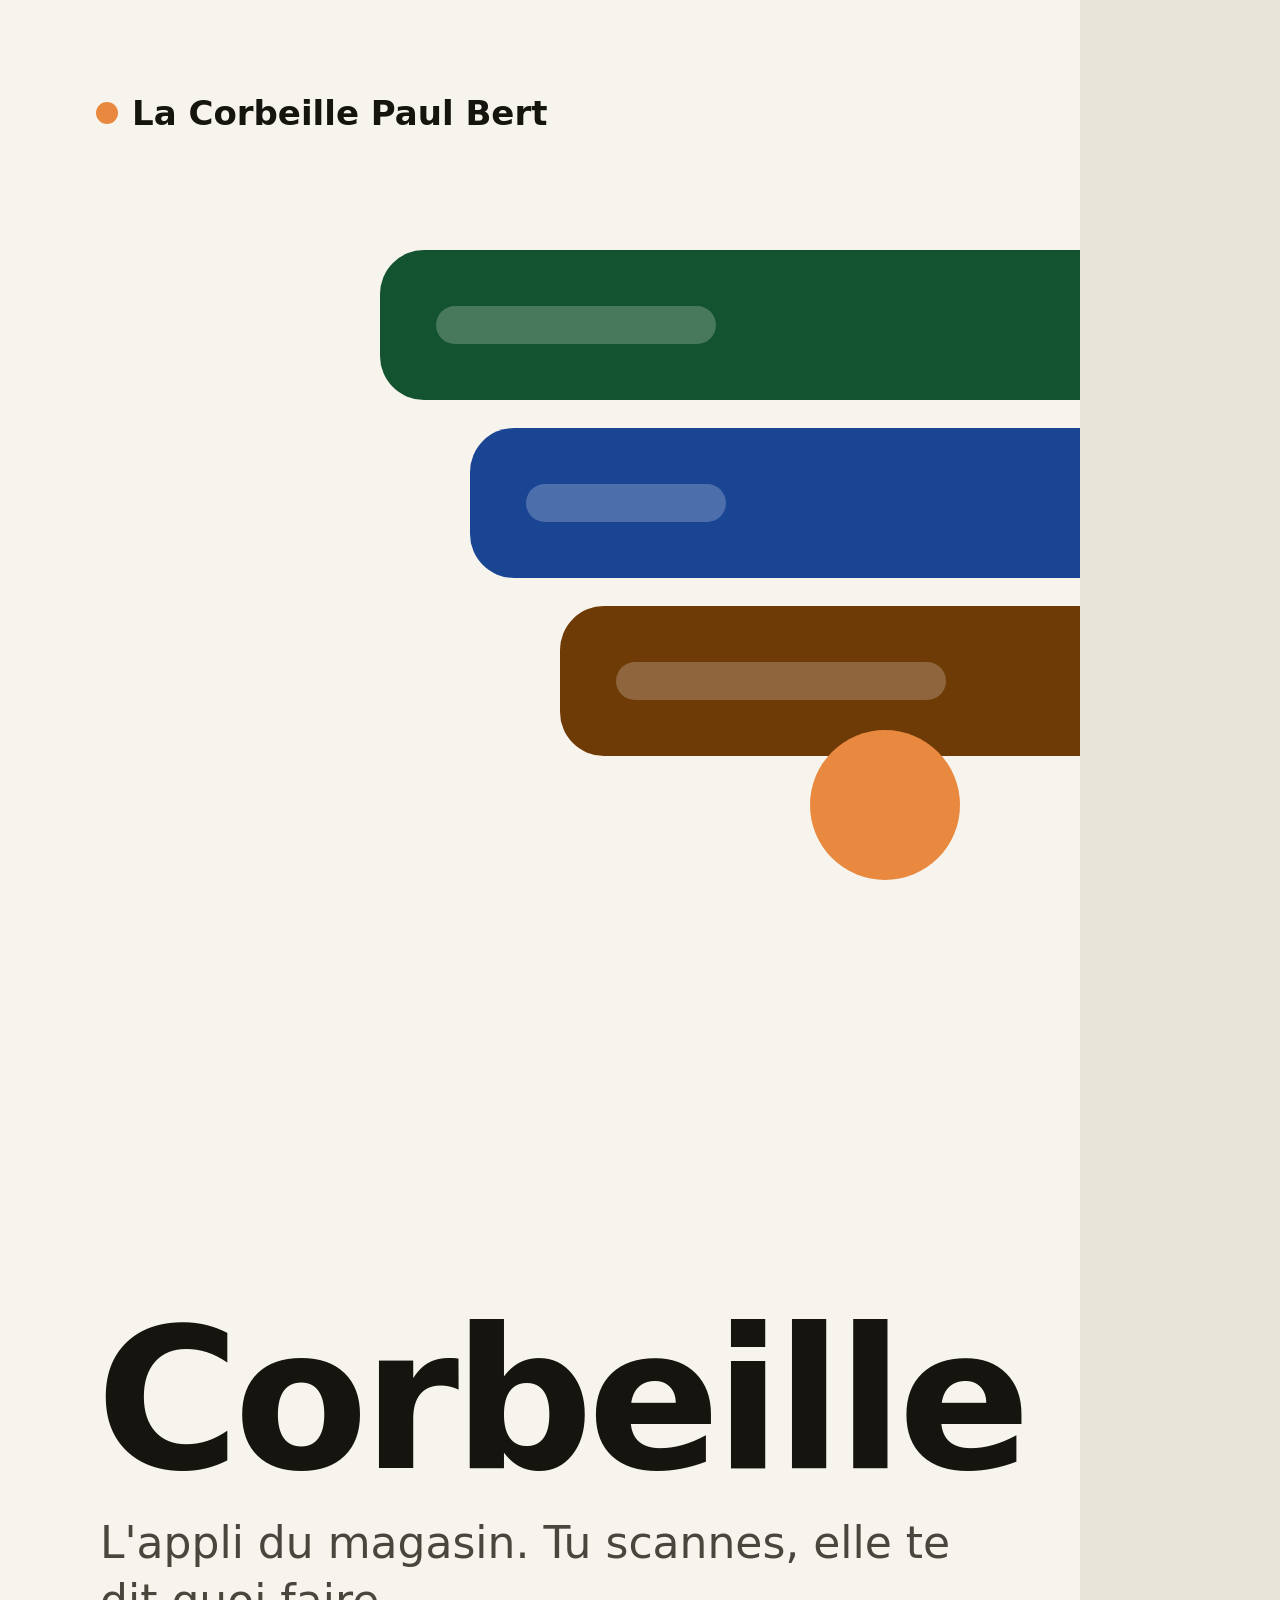
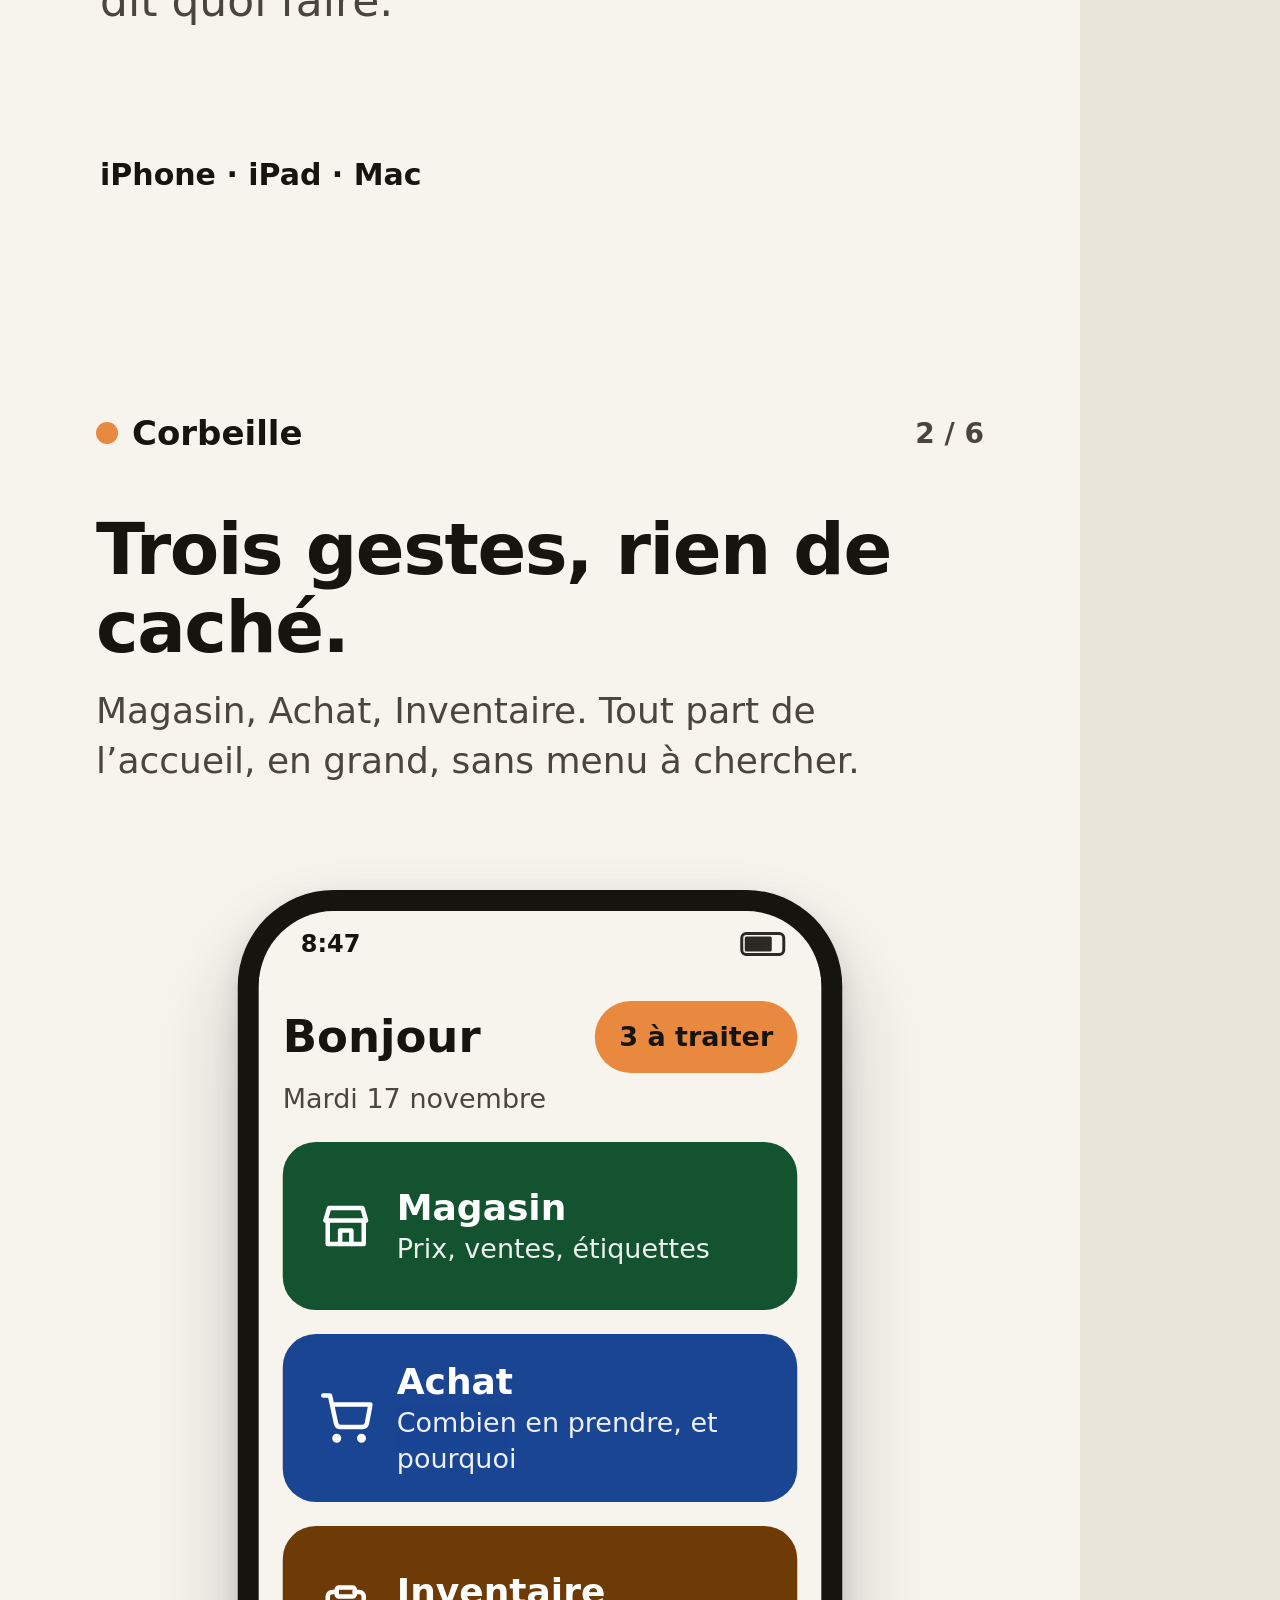
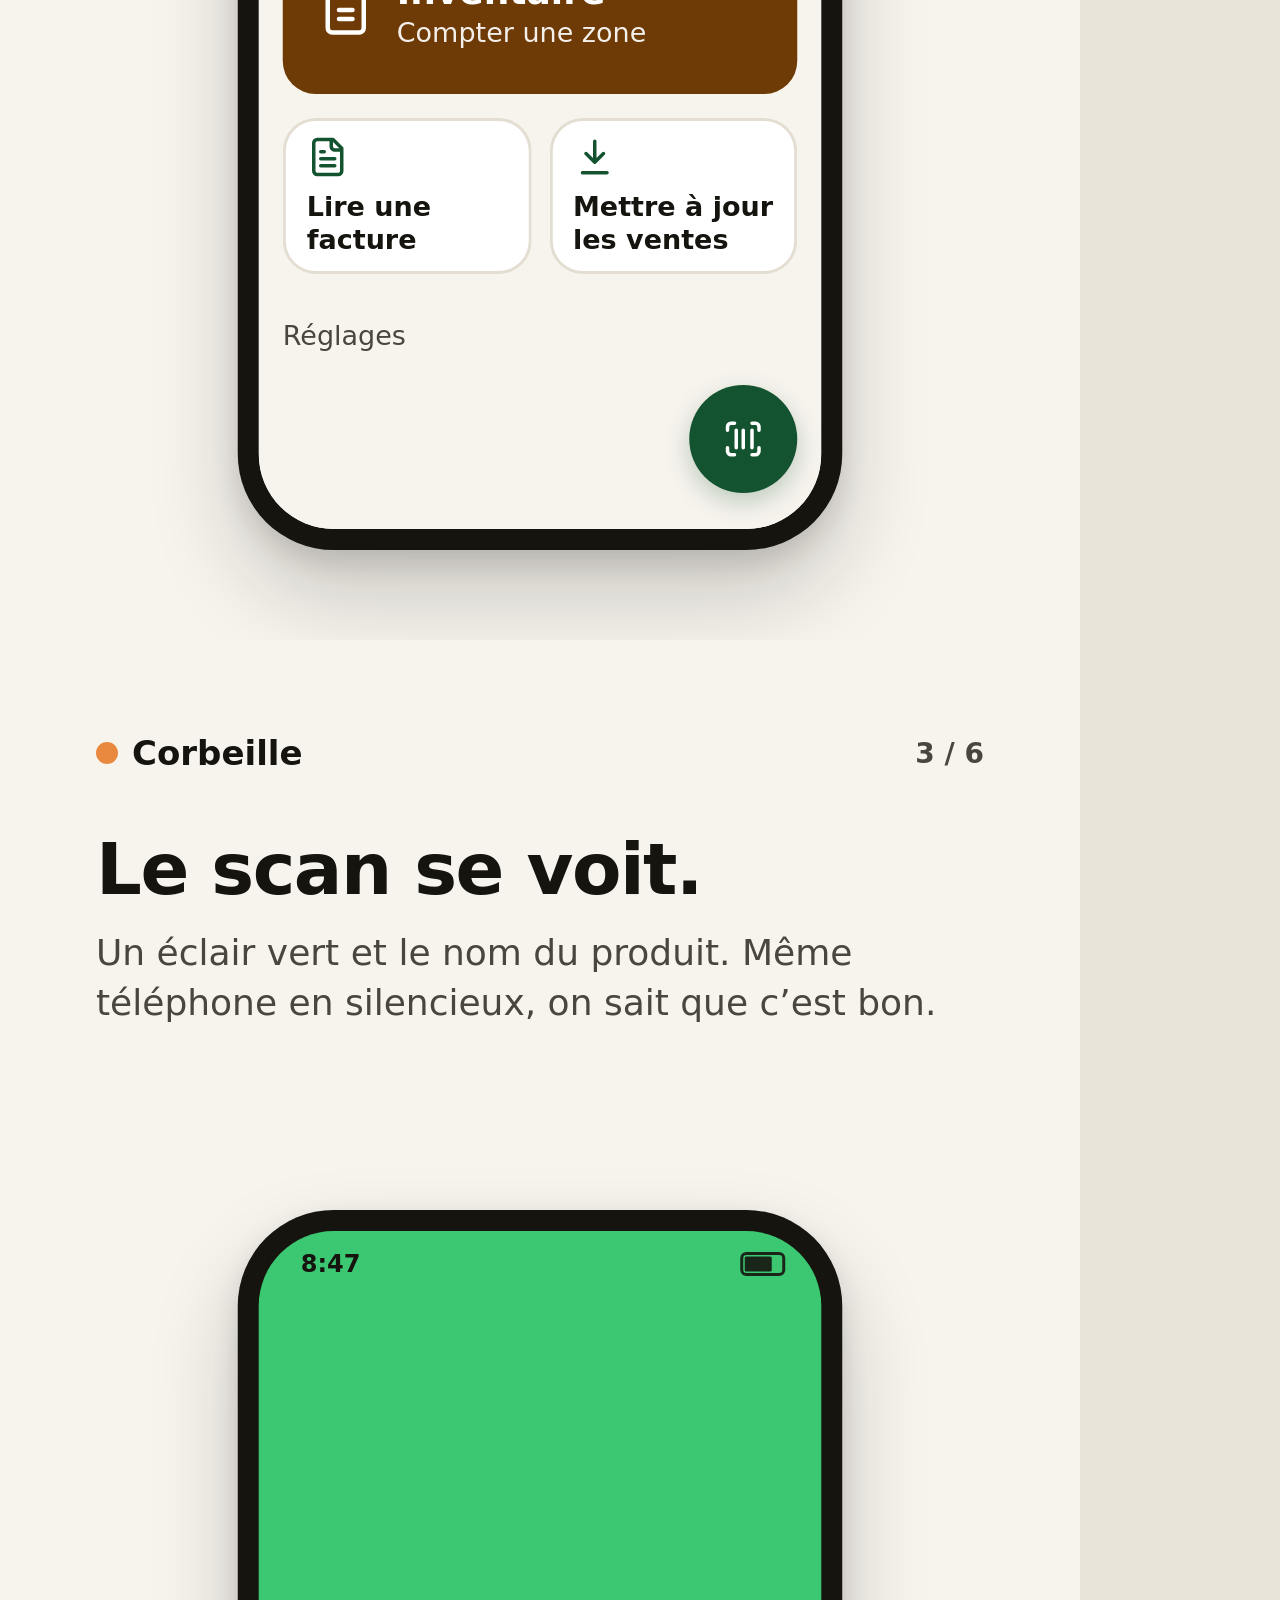
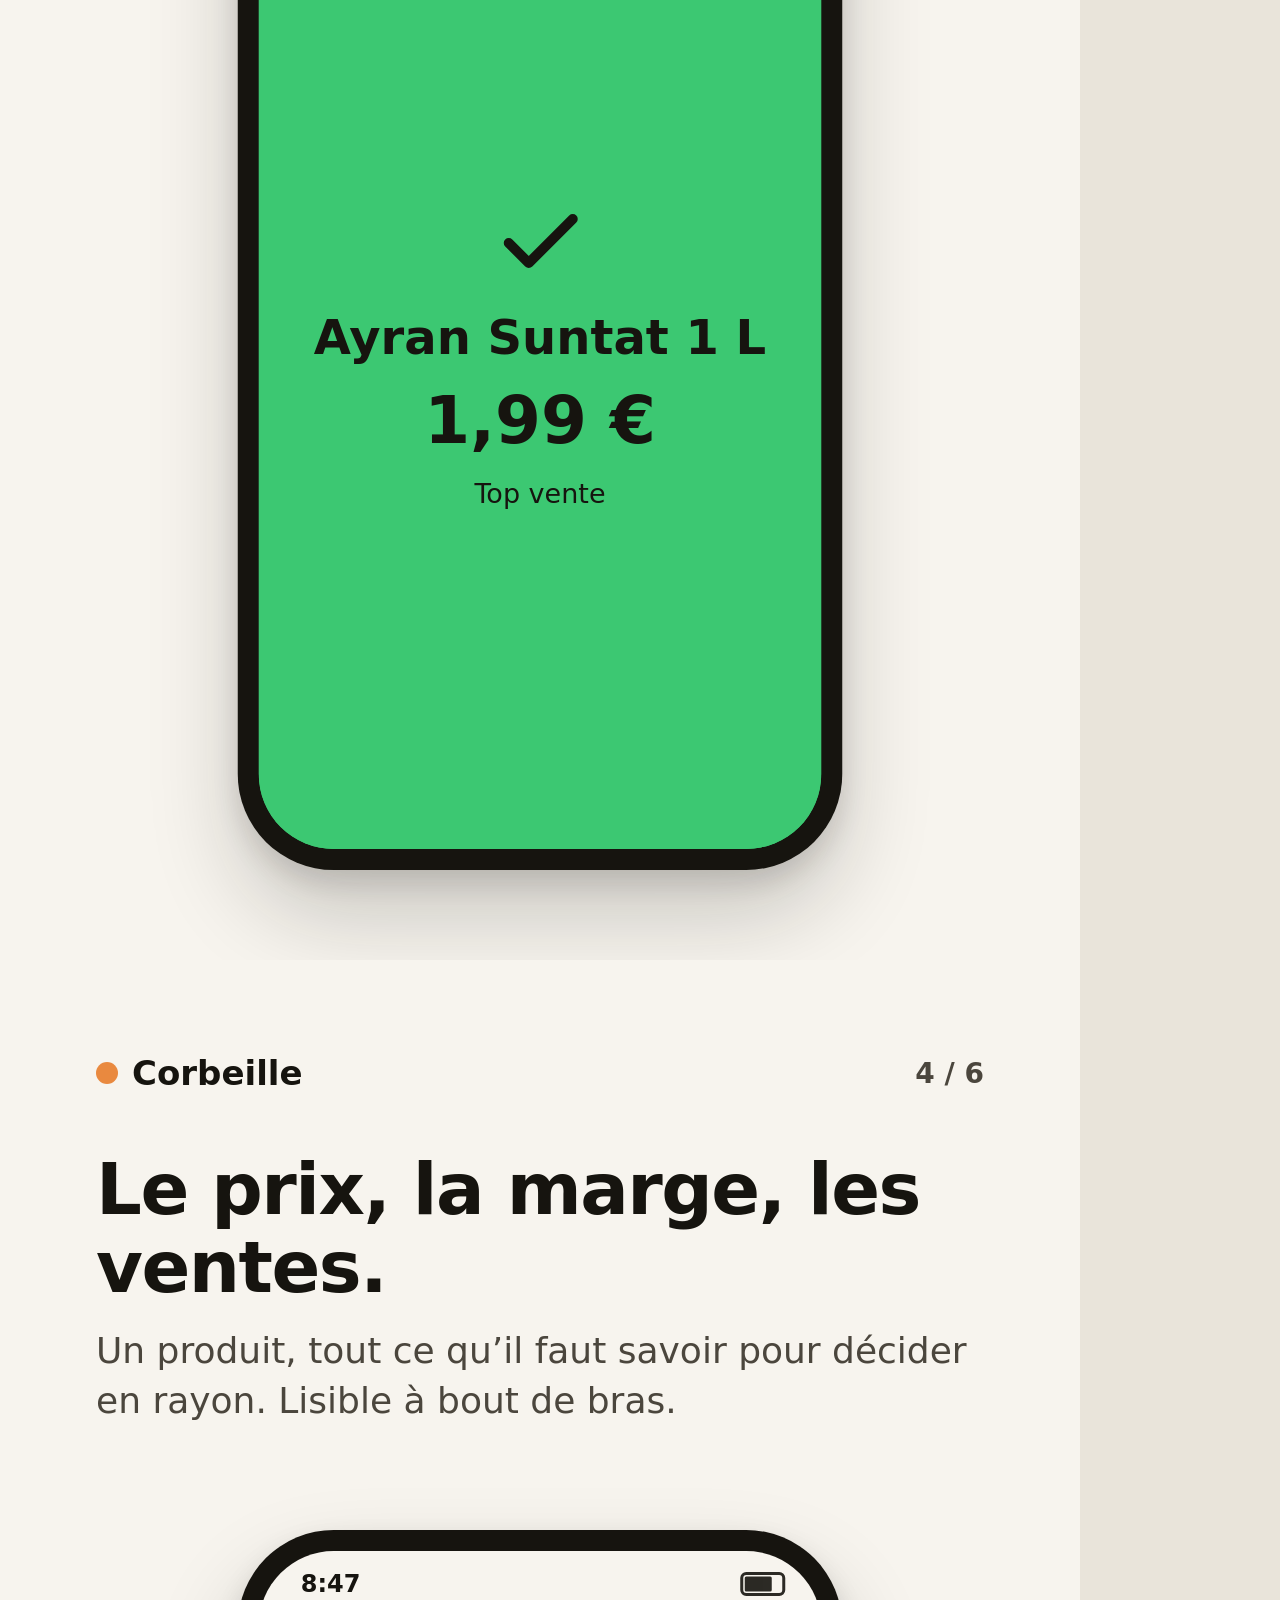
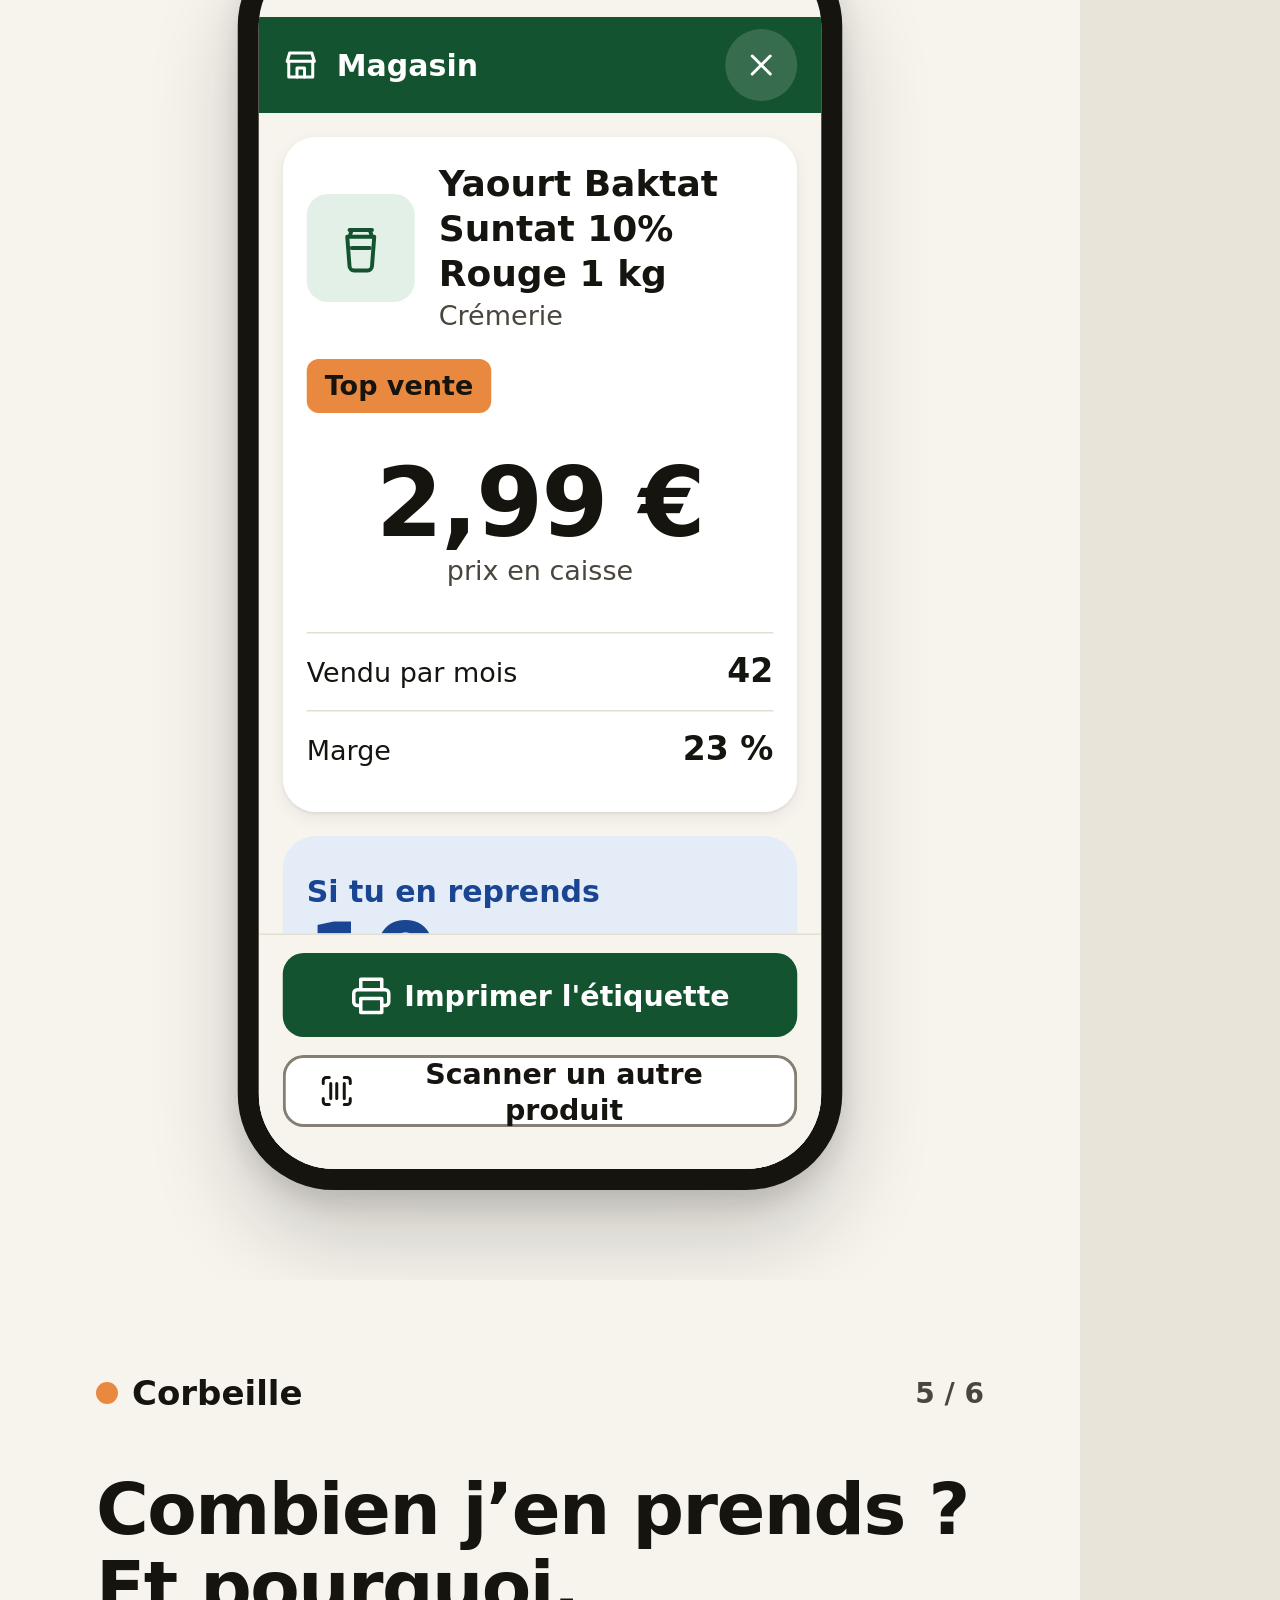
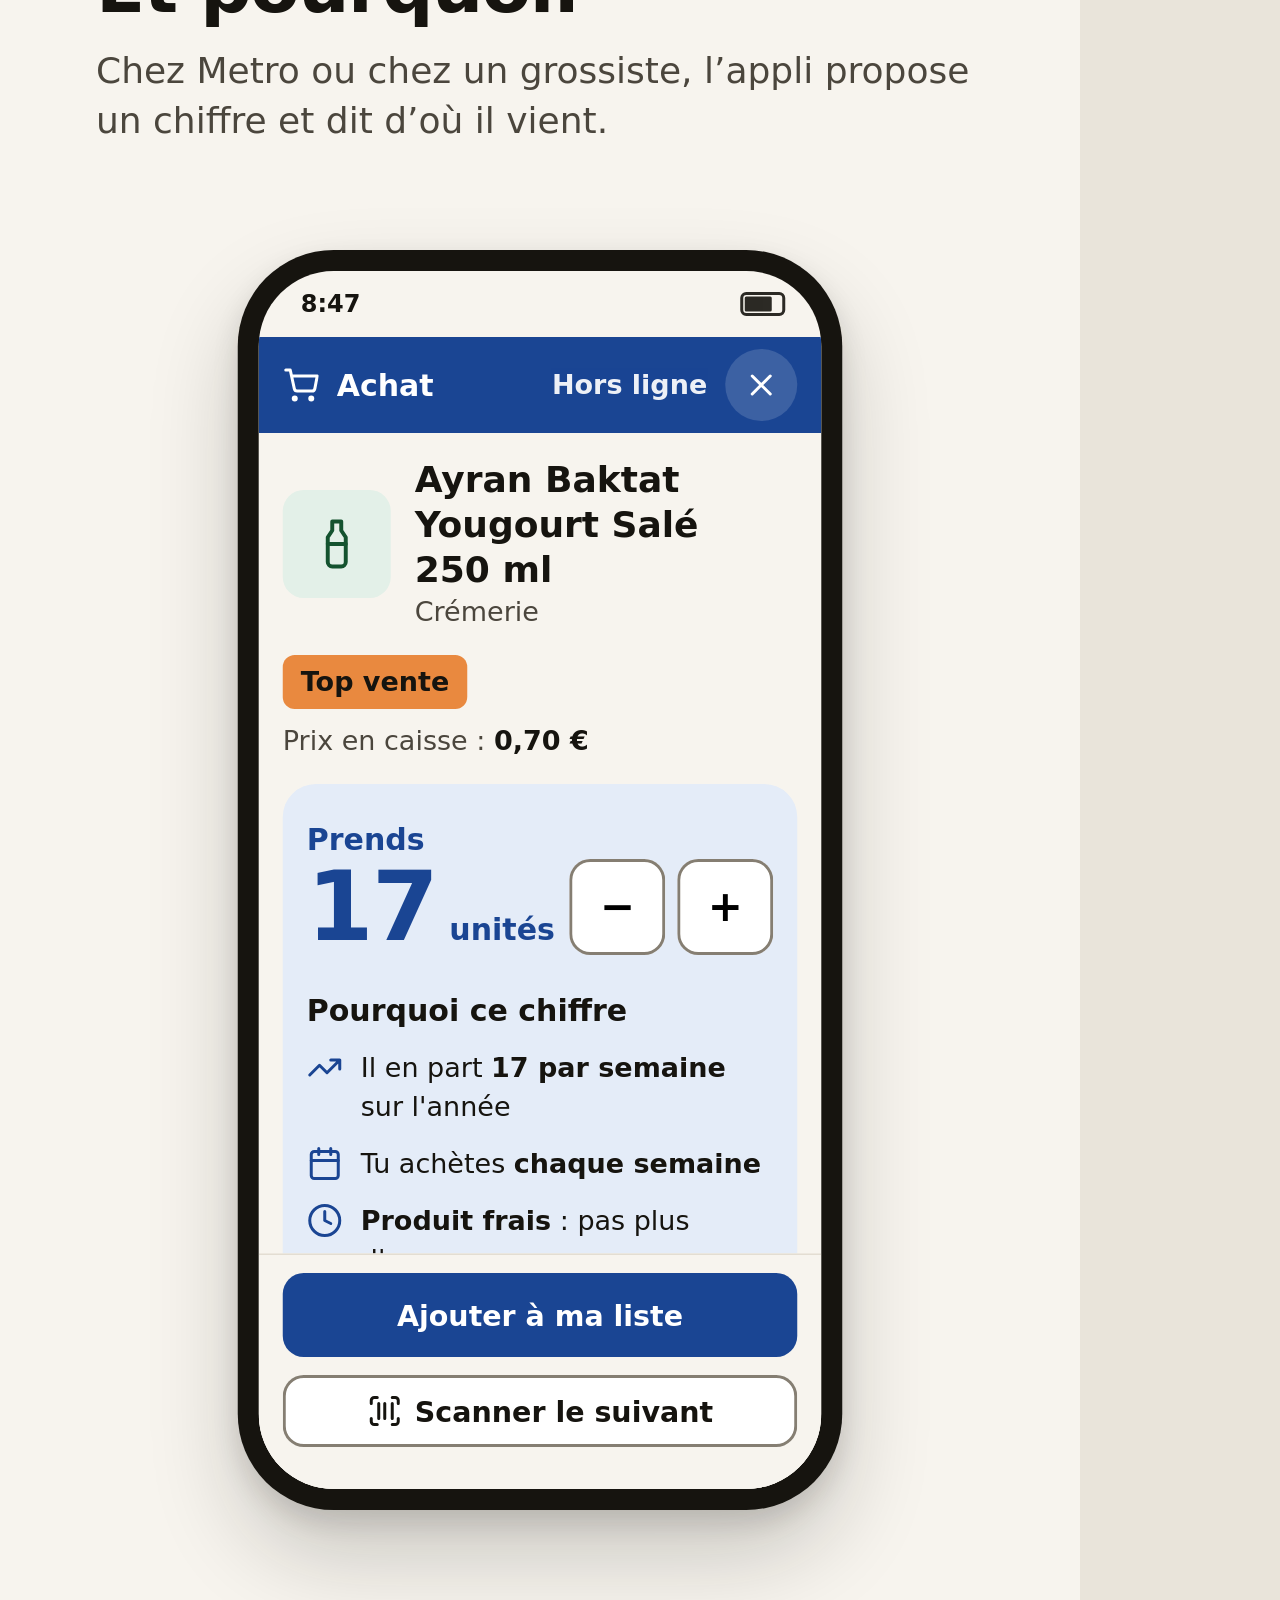
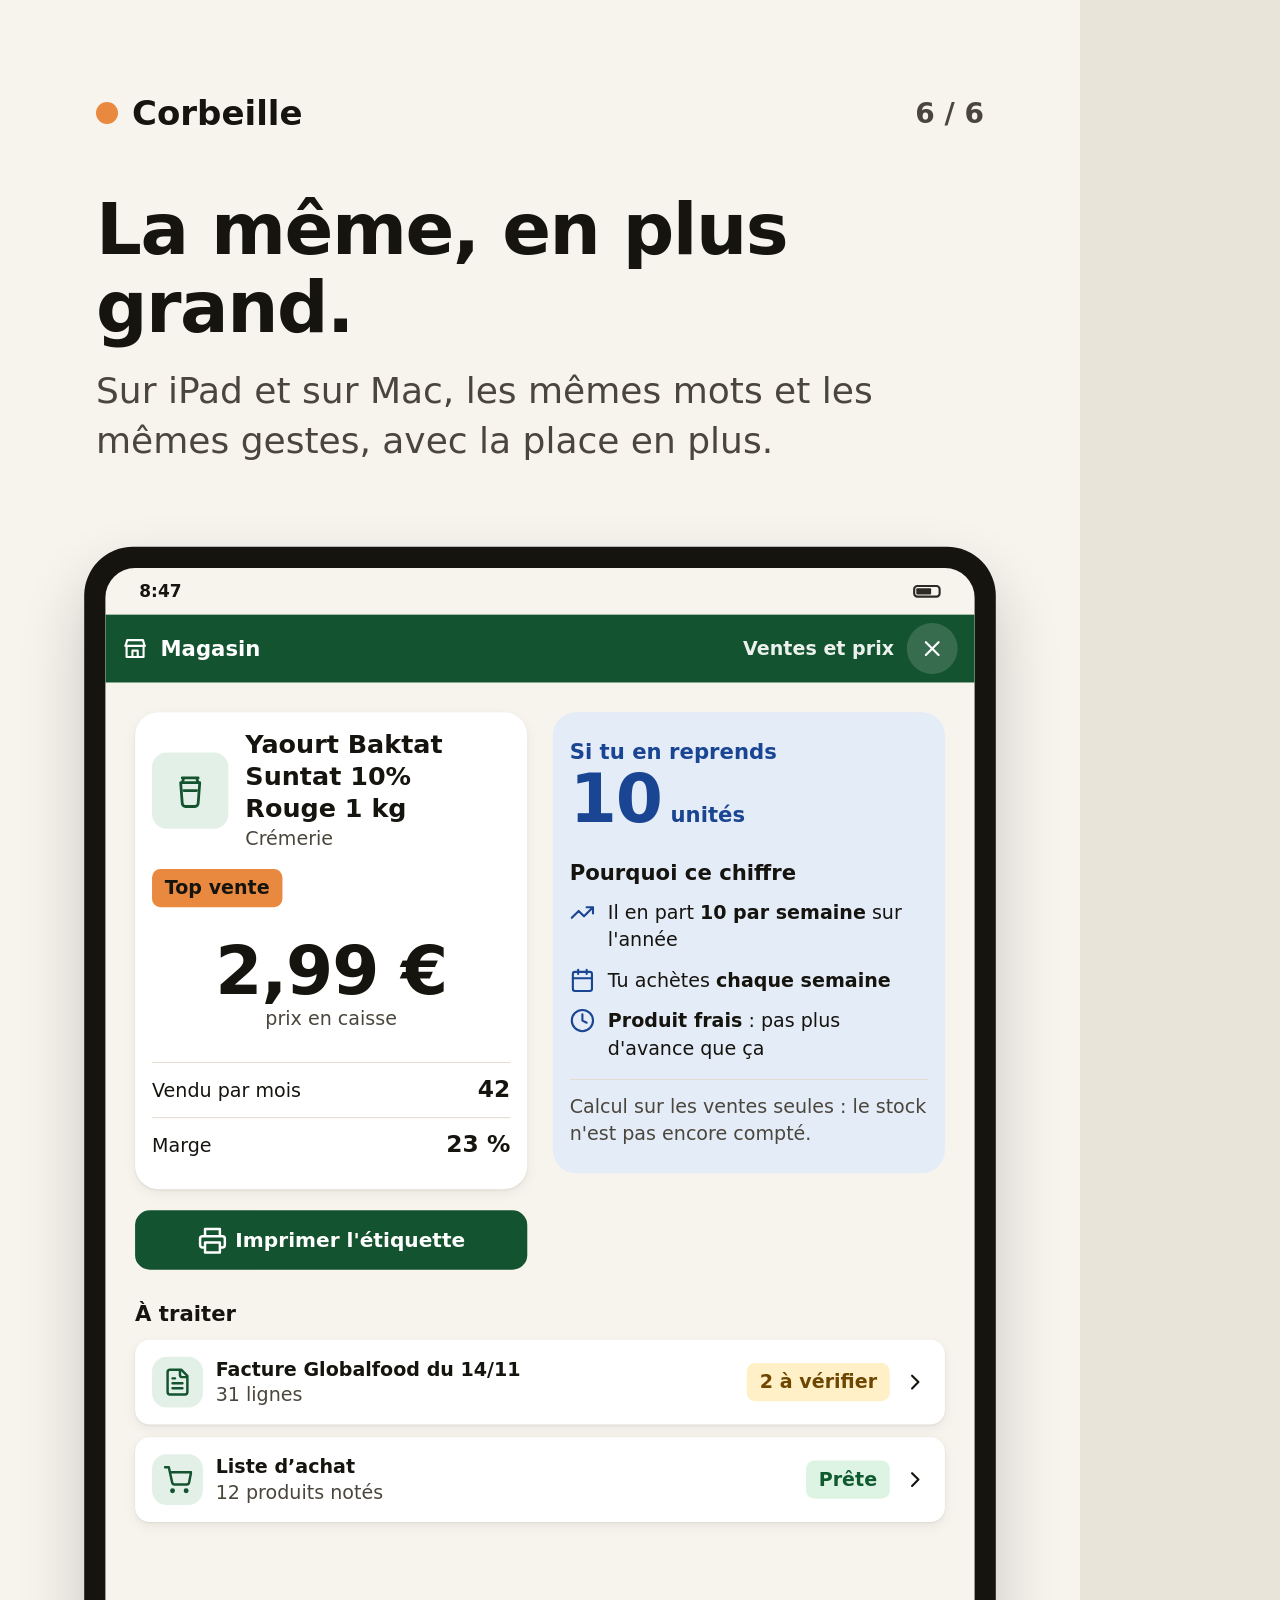
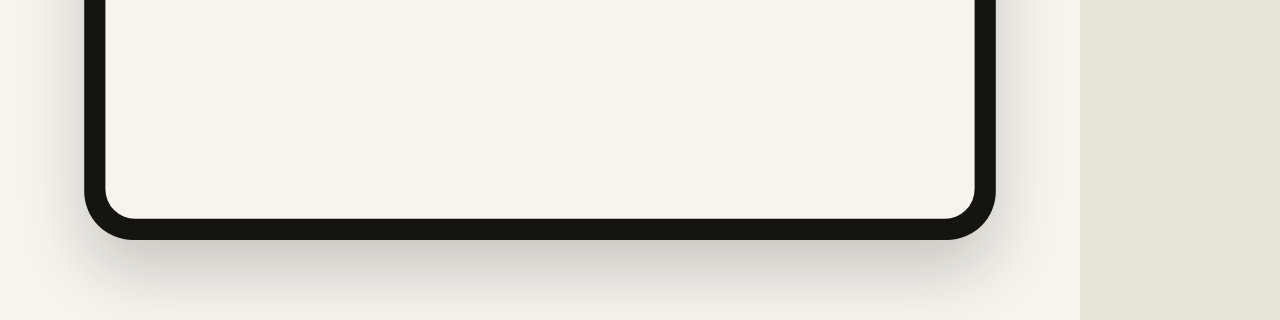
==== v2/teaser/index.html @ 8b038aab "V2 lot 1 : teaser, Corbeille en lecture seule (Achat et ventes), cohabitation V1 - v2/ : nouvelle ap" ====
<!DOCTYPE html>
<html lang="fr"><head><meta charset="utf-8"><meta name="viewport" content="width=1080">
<title>Corbeille — l'appli du magasin</title>
<link rel="stylesheet" href="../css/tokens.css"><link rel="stylesheet" href="../css/composants.css"><link rel="stylesheet" href="teaser.css">
</head><body><div id="pages"></div>
<script type="module">
import { ecranAccueil, ecranEclair, ecranFicheMagasin, ecranFicheAchat, barreMode, carteMagasin, blocVentes } from '../js/ecrans.js';
import { icone } from '../js/icones.js';
import { calculAchat, euros, marge } from '../js/calcul.js';
import { META, AYRAN_1L, YAOURT_1KG, AYRAN_25 } from './donnees-exemple.js';
const R = { semaines: 1, seuilTop: 365 };
const etat = (blanc) => `<div class="etat${blanc ? ' etat--blanc' : ''}"><span>8:47</span><i></i></div>`;
const tel = (html, fond = '') => `<div class="tel tel--page"><div class="tel__ecran" style="${fond}">${etat()}${html}</div></div>`;
const page = (n, titre, phrase, corps) => `<section class="page"><div class="marque"><i></i>Corbeille</div><div class="num">${n} / 6</div><div class="entete"><h1 class="titre">${titre}</h1><p class="phrase">${phrase}</p></div>${corps}</section>`;
const ipad = () => {
  const p = YAOURT_1KG, c = calculAchat(p, META, R);
  const lignes = [
    ['facture', 'Facture Globalfood du 14/11', '31 lignes', '<span class="pastille pastille--alerte">2 à vérifier</span>'],
    ['achat', 'Liste d’achat', '12 produits notés', '<span class="pastille pastille--ok">Prête</span>']
  ].map(([i, t, d, s]) => `<div class="ligne"><div class="ligne__ico">${icone(i)}</div><div class="ligne__txt"><div class="ligne__titre">${t}</div><div class="ligne__detail">${d}</div></div>${s}${icone('chevron','cb-ico cb-ico--24')}</div>`).join('');
  return `<div class="ipad ipad--page"><div class="ipad__ecran cb" style="flex-direction:column">
    <div class="etat" style="padding:0 32px"><span>8:47</span><i></i></div>${barreMode('magasin', 'Ventes et prix', true)}
    <div class="ipad__grille"><div style="display:grid;gap:20px;align-content:start">${carteMagasin(p, META, R)}<button class="btn btn--principal">${icone('imprimer')}Imprimer l'étiquette</button></div><div>${blocVentes(c, 'magasin')}</div></div>
    <div style="padding:0 28px 28px;display:grid;gap:12px"><h3 class="titre-3">À traiter</h3>${lignes}</div>
  </div></div>`;
};
const couv = `<section class="page"><div class="marque"><i></i>La Corbeille Paul Bert</div>
  <div class="couv__blocs"><div class="b1"></div><div class="b2"></div><div class="b3"></div></div><div class="couv__disque"></div>
  <h1 class="couv__nom">Corbeille</h1><p class="couv__tag">L'appli du magasin. Tu scannes, elle te dit quoi faire.</p>
  <div class="couv__pied">iPhone · iPad · Mac</div></section>`;
document.getElementById('pages').innerHTML = [
  couv,
  page(2, 'Trois gestes, rien de caché.', 'Magasin, Achat, Inventaire. Tout part de l’accueil, en grand, sans menu à chercher.',
    tel(ecranAccueil({ bonjour: 'Bonjour', date: 'Mardi 17 novembre', aTraiter: 3 }))),
  page(3, 'Le scan se voit.', 'Un éclair vert et le nom du produit. Même téléphone en silencieux, on sait que c’est bon.',
    tel(ecranEclair({ type: 'ok', nom: 'Ayran Suntat 1 L', info: euros(AYRAN_1L.prix), detail: 'Top vente' }), 'background:var(--succes-vif)')),
  page(4, 'Le prix, la marge, les ventes.', 'Un produit, tout ce qu’il faut savoir pour décider en rayon. Lisible à bout de bras.',
    tel(ecranFicheMagasin(YAOURT_1KG, META, R, { lectureSeule: false }))),
  page(5, 'Combien j’en prends ? Et pourquoi.', 'Chez Metro ou chez un grossiste, l’appli propose un chiffre et dit d’où il vient.',
    tel(ecranFicheAchat(AYRAN_25, META, R, { qui: 'Hors ligne' }))),
  page(6, 'La même, en plus grand.', 'Sur iPad et sur Mac, les mêmes mots et les mêmes gestes, avec la place en plus.', ipad())
].join('');
document.body.dataset.pret = '1';
</script></body></html>
---- v2/css/tokens.css ----
/* Corbeille V2 — variables générées depuis le système graphique (tokens.json). Ne pas modifier à la main. */
:root{
  --papier:#F7F4EE;
  --carte:#FFFFFF;
  --encre:#16140F;
  --encre-2:#4B463D;
  --trait:#E3DDD2;
  --trait-controle:#857E72;
  --corbeille:#14532F;
  --corbeille-clair:#E3F0E8;
  --achat:#1A4593;
  --achat-clair:#E4ECF8;
  --inventaire:#6E3A05;
  --inventaire-clair:#F6EBDD;
  --abricot:#E9893F;
  --succes:#0F5A2F;
  --succes-fond:#DDF3E4;
  --succes-vif:#3CC872;
  --alerte:#6E4600;
  --alerte-fond:#FFF0C7;
  --alerte-vif:#F5B84A;
  --erreur:#8E1A12;
  --erreur-fond:#FDE7E4;
  --erreur-vif:#F2867A;
  --voile:#16140F80;
  --espace-1:4px;
  --espace-2:8px;
  --espace-3:12px;
  --espace-4:16px;
  --espace-5:24px;
  --espace-6:32px;
  --espace-7:48px;
  --rayon-s:8px;
  --rayon-m:14px;
  --rayon-l:22px;
  --rayon-plein:999px;
  --cible-min:48px;
  --cible-principale:56px;
  --cible-geste:64px;
  --cible-scan:72px;
  --ombre-carte:0 1px 2px #16140F14, 0 4px 12px #16140F0F;
  --ombre-feuille:0 -8px 24px #16140F1F;
  --ombre-scan:0 6px 16px #14532F40;
  --font-titre:ui-rounded,"SF Pro Rounded","Inter Display",system-ui,sans-serif;
  --font-texte:-apple-system,"SF Pro Text",system-ui,Inter,"Helvetica Neue",Arial,sans-serif;
}
---- v2/css/composants.css ----
/* Corbeille V2 — composants. Lit uniquement les variables de tokens.css. */
.cb{font-family:var(--font-texte);color:var(--encre);-webkit-font-smoothing:antialiased;font-variant-numeric:tabular-nums}
.cb *{box-sizing:border-box}
.cb-ico{width:28px;height:28px;stroke:currentColor;fill:none;stroke-width:2;stroke-linecap:round;stroke-linejoin:round;flex:none}
.cb-ico--24{width:24px;height:24px}
/* Bouton */
.btn{display:inline-flex;align-items:center;justify-content:center;gap:var(--espace-2);min-height:var(--cible-min);padding:0 var(--espace-5);border-radius:var(--rayon-m);border:0;font:600 19px/24px var(--font-texte);cursor:pointer;transition:transform 80ms,filter 80ms}
.btn:active{transform:scale(.98);filter:brightness(.92)}
.btn:focus-visible{outline:3px solid var(--achat);outline-offset:2px}
.btn--principal{min-height:var(--cible-principale);width:100%;background:var(--corbeille);color:#fff}
.btn--achat{background:var(--achat);color:#fff}
.btn--inventaire{background:var(--inventaire);color:#fff}
.btn--secondaire{background:var(--carte);color:var(--encre);box-shadow:inset 0 0 0 2px var(--trait-controle)}
.btn--discret{background:transparent;color:var(--corbeille);padding:0 var(--espace-3)}
.btn--danger{background:var(--erreur);color:#fff}
.btn--geste{width:var(--cible-geste);height:var(--cible-geste);min-height:0;padding:0;border-radius:var(--rayon-m);background:var(--carte);box-shadow:inset 0 0 0 2px var(--trait-controle);font:700 28px/1 var(--font-titre)}
.btn--scan{width:var(--cible-scan);height:var(--cible-scan);min-height:0;padding:0;border-radius:var(--rayon-plein);background:var(--corbeille);color:#fff;box-shadow:var(--ombre-scan)}
/* Barre de mode */
.mode{display:flex;align-items:center;gap:var(--espace-3);height:64px;padding:0 var(--espace-4);color:#fff;font:700 20px/26px var(--font-titre)}
.mode--magasin{background:var(--corbeille)}.mode--achat{background:var(--achat)}.mode--inventaire{background:var(--inventaire)}
.mode__qui{margin-left:auto;font:600 18px/24px var(--font-texte);opacity:.92}
.mode__fermer{width:48px;height:48px;display:grid;place-items:center;border-radius:var(--rayon-plein);background:#FFFFFF26;color:#fff;border:0}
/* Éclair de scan */
.eclair{display:flex;flex-direction:column;align-items:center;justify-content:center;gap:var(--espace-3);text-align:center;padding:var(--espace-6) var(--espace-4);color:var(--encre)}
.eclair--ok{background:var(--succes-vif)}.eclair--inconnu{background:var(--erreur-vif)}.eclair--deja{background:var(--alerte-vif)}
.eclair .cb-ico{width:64px;height:64px;stroke-width:2.5}
.eclair__nom{font:700 32px/38px var(--font-titre)}
.eclair__info{font:700 44px/48px var(--font-titre)}
/* Carte */
.carte{background:var(--carte);border-radius:var(--rayon-l);box-shadow:var(--ombre-carte);padding:var(--espace-4)}
/* Carte Achat */
.achat{background:var(--achat-clair);border-radius:var(--rayon-l);padding:var(--espace-5) var(--espace-4)}
.achat__prends{font:600 20px/26px var(--font-titre);color:var(--achat)}
.achat__qte{display:flex;align-items:baseline;gap:var(--espace-2);color:var(--achat)}
.achat__qte b{font:700 64px/64px var(--font-titre);letter-spacing:-1px}
.achat__qte span{font:600 20px/26px var(--font-titre)}
.achat__pourquoi{margin:var(--espace-5) 0 var(--espace-3);font:600 20px/26px var(--font-titre)}
.raison{display:flex;gap:var(--espace-3);align-items:flex-start;font:400 18px/26px var(--font-texte);margin-bottom:var(--espace-3)}
.raison b{font-weight:600}
.raison .cb-ico{color:var(--achat);margin-top:1px}
.fiabilite{font:400 18px/26px var(--font-texte);color:var(--encre-2);border-top:1px solid var(--trait);padding-top:var(--espace-3);margin-top:var(--espace-4)}
/* Champ prix */
.prix{display:flex;align-items:center;justify-content:space-between;gap:var(--espace-3)}
.prix__valeur{text-align:center;flex:1}
.prix__valeur b{display:block;font:700 44px/48px var(--font-titre)}
.prix__valeur span{font:400 18px/26px var(--font-texte);color:var(--encre-2)}
.prix--modifie .prix__valeur b{color:var(--corbeille)}
.prix__note{margin-top:var(--espace-2);text-align:center;font:600 18px/26px var(--font-texte);color:var(--corbeille)}
/* Ligne À traiter */
.ligne{display:flex;align-items:center;gap:var(--espace-3);min-height:80px;padding:var(--espace-3) var(--espace-4);background:var(--carte);border-radius:var(--rayon-m);box-shadow:var(--ombre-carte)}
.ligne__ico{width:48px;height:48px;border-radius:var(--rayon-m);display:grid;place-items:center;background:var(--corbeille-clair);color:var(--corbeille);flex:none}
.ligne__txt{flex:1;min-width:0}
.ligne__titre{font:600 18px/24px var(--font-texte)}
.ligne__detail{font:400 18px/24px var(--font-texte);color:var(--encre-2)}
.pastille{display:inline-flex;align-items:center;gap:var(--espace-1);min-height:36px;padding:0 var(--espace-3);border-radius:var(--rayon-s);font:600 18px/22px var(--font-texte);white-space:nowrap}
.pastille--alerte{background:var(--alerte-fond);color:var(--alerte)}
.pastille--ok{background:var(--succes-fond);color:var(--succes)}
.pastille--top{background:var(--abricot);color:var(--encre)}
/* Toast */
.toast{display:flex;align-items:center;gap:var(--espace-3);min-height:64px;padding:var(--espace-2) var(--espace-2) var(--espace-2) var(--espace-4);border-radius:var(--rayon-m);background:var(--encre);color:#fff;font:600 18px/24px var(--font-texte)}
.toast .btn{margin-left:auto;background:#FFFFFF1F;color:#fff;min-height:48px;padding:0 var(--espace-4)}
/* Alerte en ligne */
.bandeau{display:flex;gap:var(--espace-3);padding:var(--espace-3) var(--espace-4);border-radius:var(--rayon-m);font:600 18px/26px var(--font-texte)}
.bandeau--alerte{background:var(--alerte-fond);color:var(--alerte)}
.bandeau--erreur{background:var(--erreur-fond);color:var(--erreur)}

/* ---------- Écrans (V2) ---------- */
html,body{margin:0;background:var(--papier)}
.cb{font-size:18px;line-height:26px}
.scr{position:relative;width:100%;height:100dvh;background:var(--papier);display:flex;flex-direction:column;overflow:hidden}
.scr__corps{flex:1;min-height:0;overflow-y:auto;-webkit-overflow-scrolling:touch;padding:var(--espace-4);display:flex;flex-direction:column;gap:var(--espace-4)}
.scr__bas{flex:none;background:var(--papier);border-top:1px solid var(--trait);padding:var(--espace-3) var(--espace-4) calc(var(--espace-4) + env(safe-area-inset-bottom));display:grid;gap:var(--espace-3)}
.titre-1{font:700 30px/36px var(--font-titre);margin:0}
.titre-2{font:700 24px/30px var(--font-titre);margin:0}
.titre-3{font:600 20px/26px var(--font-titre);margin:0}
.muet{color:var(--encre-2)}
.fort{font-weight:600}
/* Accueil */
.accueil__haut{display:flex;align-items:center;justify-content:space-between;gap:var(--espace-3)}
.compteur{display:inline-flex;align-items:center;gap:var(--espace-2);min-height:var(--cible-min);padding:0 var(--espace-4);border-radius:var(--rayon-plein);background:var(--abricot);color:var(--encre);font:700 18px/22px var(--font-texte);border:0}
.tuile{display:flex;align-items:center;gap:var(--espace-4);min-height:112px;padding:var(--espace-4) var(--espace-5);border-radius:var(--rayon-l);color:#fff;border:0;text-align:left;width:100%;font:inherit;cursor:pointer}
.tuile .cb-ico{width:36px;height:36px}
.tuile b{display:block;font:700 24px/30px var(--font-titre)}
.tuile span{display:block;font:400 18px/24px var(--font-texte);opacity:.92}
.tuile--magasin{background:var(--corbeille)}.tuile--achat{background:var(--achat)}.tuile--inventaire{background:var(--inventaire)}
.tuile--petite{min-height:88px;background:var(--carte);color:var(--encre);box-shadow:inset 0 0 0 2px var(--trait);flex-direction:column;align-items:flex-start;justify-content:center;gap:var(--espace-2);padding:var(--espace-3) var(--espace-4)}
.tuile--petite .cb-ico{width:28px;height:28px;color:var(--corbeille)}
.tuile--petite b{font:600 18px/22px var(--font-texte)}
.duo{display:grid;grid-template-columns:1fr 1fr;gap:var(--espace-3)}
.fab{position:absolute;right:var(--espace-4);bottom:calc(var(--espace-4) + env(safe-area-inset-bottom))}
.lien{font:400 18px/26px var(--font-texte);color:var(--encre-2);background:none;border:0;padding:var(--espace-3) 0;text-align:left}
/* Fiche produit */
.produit{display:flex;gap:var(--espace-4);align-items:center}
.vignette{width:72px;height:72px;border-radius:var(--rayon-m);background:var(--corbeille-clair);color:var(--corbeille);display:grid;place-items:center;flex:none}
.vignette .cb-ico{width:36px;height:36px;stroke-width:1.75}
.grand-prix{text-align:center;padding:var(--espace-3) 0}
.grand-prix b{display:block;font:700 64px/64px var(--font-titre);letter-spacing:-1px}
.infos{display:grid;gap:0}
.info{display:flex;justify-content:space-between;align-items:baseline;padding:var(--espace-3) 0;border-top:1px solid var(--trait)}
.info b{font:700 22px/26px var(--font-titre)}
.note{font:400 18px/26px var(--font-texte);color:var(--encre-2)}
.pastilles{display:flex;gap:var(--espace-2);flex-wrap:wrap}
/* Ligne d'action quantité */
.qte-actions{display:flex;gap:var(--espace-2)}
.qte-actions .btn--principal{flex:1;width:auto}
/* Barre d'état (maquettes uniquement) */
.etat{height:44px;display:flex;align-items:center;justify-content:space-between;padding:0 24px 0 28px;font:600 16px/1 var(--font-texte);color:var(--encre)}
.etat--blanc{color:#fff}
.etat i{display:inline-block;width:26px;height:12px;border:2px solid currentColor;border-radius:4px;position:relative;opacity:.9}
.etat i::after{content:"";position:absolute;inset:1px 7px 1px 1px;background:currentColor;border-radius:1px}
/* Écran de scan */
.scan-plein{position:fixed;inset:0;z-index:50;display:flex;flex-direction:column;background:#000}
.scan-plein video{position:absolute;inset:0;width:100%;height:100%;object-fit:cover}
.scan-cadre{position:absolute;left:50%;top:42%;width:300px;height:160px;transform:translate(-50%,-50%);border:4px solid #fff;border-radius:var(--rayon-l);box-shadow:0 0 0 9999px #00000059}
.scan-aide{position:absolute;left:var(--espace-4);right:var(--espace-4);top:calc(42% + 100px);text-align:center;color:#fff;font:600 18px/26px var(--font-texte)}
.scan-outils{position:absolute;left:0;right:0;bottom:calc(var(--espace-5) + env(safe-area-inset-bottom));display:flex;justify-content:center;gap:var(--espace-3);padding:0 var(--espace-4)}
.scan-outils .btn{background:#16140FB3;color:#fff;min-height:var(--cible-geste);flex:1;padding:0 var(--espace-2);font-size:17px}
.scan-plein .mode{position:relative;z-index:2;padding-top:env(safe-area-inset-top);height:calc(64px + env(safe-area-inset-top))}
.eclair-plein{position:fixed;inset:0;z-index:60}
.feuille-saisie{position:absolute;left:0;right:0;bottom:0;z-index:3;background:var(--carte);border-radius:var(--rayon-l) var(--rayon-l) 0 0;padding:var(--espace-5) var(--espace-4) calc(var(--espace-5) + env(safe-area-inset-bottom));display:grid;gap:var(--espace-3);box-shadow:var(--ombre-feuille)}
.champ{min-height:var(--cible-principale);border-radius:var(--rayon-m);border:2px solid var(--trait-controle);padding:0 var(--espace-4);font:600 22px/1 var(--font-texte);width:100%;background:var(--carte);color:var(--encre)}
.champ:focus{outline:3px solid var(--achat);outline-offset:2px}
.toast-zone{position:fixed;left:var(--espace-4);right:var(--espace-4);top:calc(env(safe-area-inset-top) + 72px);z-index:70}
.toast-zone .toast{box-shadow:var(--ombre-carte)}

.achat__reglage{margin-left:auto;display:flex;gap:var(--espace-2);align-self:center}
.achat__reglage .btn--geste{background:var(--carte)}
[hidden]{display:none!important}
---- v2/teaser/teaser.css ----
@page{size:1080px 1920px;margin:0}
body{margin:0;background:#E9E4DA}
.page{width:1080px;height:1920px;position:relative;overflow:hidden;background:var(--papier);page-break-after:always;break-after:page;font-family:var(--font-texte);color:var(--encre)}
.page:last-child{page-break-after:auto;break-after:auto}
.marque{position:absolute;left:96px;top:96px;display:flex;align-items:center;gap:14px;font:700 34px/1 var(--font-titre)}
.marque i{width:22px;height:22px;border-radius:50%;background:var(--abricot);display:block}
.num{position:absolute;right:96px;top:100px;font:600 28px/1 var(--font-texte);color:var(--encre-2)}
.entete{position:absolute;left:96px;right:96px;top:190px}
.titre{font:700 72px/78px var(--font-titre);letter-spacing:-1.5px;margin:0}
.phrase{font:400 36px/50px var(--font-texte);color:var(--encre-2);margin:20px 0 0}
.tel{position:absolute;background:#16140F;border-radius:64px;padding:14px;box-shadow:0 30px 60px #16140F33,0 8px 18px #16140F1F}
.tel__ecran{width:375px;height:812px;border-radius:50px;overflow:hidden;background:var(--papier);position:relative;display:flex;flex-direction:column}
.tel__ecran>.scr,.tel__ecran>.eclair{flex:1;height:auto;min-height:0}
.tel__ecran .fab{bottom:24px}
.tel__ecran .scr__bas{padding-bottom:28px}
.tel--page{left:50%;bottom:90px;transform:translateX(-50%) scale(1.5);transform-origin:bottom center}
.etat{flex:none}
/* couverture */
.couv__blocs{position:absolute;right:-60px;top:250px;width:760px}
.couv__blocs div{height:150px;border-radius:44px;margin-bottom:28px;position:relative}
.couv__blocs div::after{content:"";position:absolute;left:56px;top:56px;height:38px;border-radius:19px;background:#FFFFFF38}
.couv__blocs .b1{background:var(--corbeille);margin-left:0}.couv__blocs .b1::after{width:280px}
.couv__blocs .b2{background:var(--achat);margin-left:90px}.couv__blocs .b2::after{width:200px}
.couv__blocs .b3{background:var(--inventaire);margin-left:180px}.couv__blocs .b3::after{width:330px}
.couv__disque{position:absolute;right:120px;top:730px;width:150px;height:150px;border-radius:50%;background:var(--abricot)}
.couv__nom{position:absolute;left:96px;bottom:430px;font:800 196px/.92 var(--font-titre);letter-spacing:-6px;margin:0}
.couv__tag{position:absolute;left:100px;right:96px;bottom:290px;font:400 44px/58px var(--font-texte);color:var(--encre-2);margin:0}
.couv__pied{position:absolute;left:100px;bottom:130px;font:600 30px/1 var(--font-texte);color:var(--encre)}
/* iPad */
.ipad{position:absolute;background:#16140F;border-radius:46px;padding:20px;box-shadow:0 30px 60px #16140F33}
.ipad__ecran{width:820px;height:1180px;border-radius:28px;overflow:hidden;background:var(--papier);display:flex}
.ipad--page{left:50%;bottom:80px;transform:translateX(-50%) scale(1.06);transform-origin:bottom center}
.lat{width:280px;background:var(--carte);border-right:1px solid var(--trait);padding:28px 16px;display:flex;flex-direction:column;gap:8px}
.lat__marque{display:flex;align-items:center;gap:10px;font:700 26px/1 var(--font-titre);padding:0 12px 20px}
.lat__marque i{width:14px;height:14px;border-radius:50%;background:var(--abricot)}
.lat__item{display:flex;align-items:center;gap:12px;min-height:56px;padding:0 14px;border-radius:14px;font:600 19px/24px var(--font-texte)}
.lat__item--actif{background:var(--corbeille-clair);color:var(--corbeille)}
.lat__item .pastille{margin-left:auto}
.ipad__contenu{flex:1;display:flex;flex-direction:column}
.ipad__grille{display:grid;grid-template-columns:1fr 1fr;gap:24px;padding:28px}
/* story */
.story{width:1080px;height:1920px;position:relative;overflow:hidden;background:var(--papier);font-family:var(--font-texte);color:var(--encre)}
.story__nom{position:absolute;left:0;right:0;top:110px;text-align:center;font:800 132px/1 var(--font-titre);letter-spacing:-4px;margin:0}
.story__tag{position:absolute;left:50px;right:50px;top:262px;text-align:center;font:400 33px/44px var(--font-texte);color:var(--encre-2);margin:0}
.story__grille{position:absolute;left:50%;top:410px;transform:translateX(-50%);display:grid;grid-template-columns:repeat(2,331px);gap:64px 72px}
.story__cellule{position:relative;width:331px;height:690px}
.story__cellule .tel{transform:scale(1);transform-origin:top left;left:0;top:0}
.story__cellule .tel{transform:scale(.82)}
.story__etiq{position:absolute;left:50%;top:-26px;transform:translateX(-50%);z-index:3;background:var(--encre);color:#fff;font:700 26px/1 var(--font-titre);padding:14px 26px;border-radius:999px;white-space:nowrap}
.story__pied{position:absolute;left:0;right:0;bottom:56px;text-align:center;font:600 30px/1 var(--font-texte);color:var(--encre-2)}
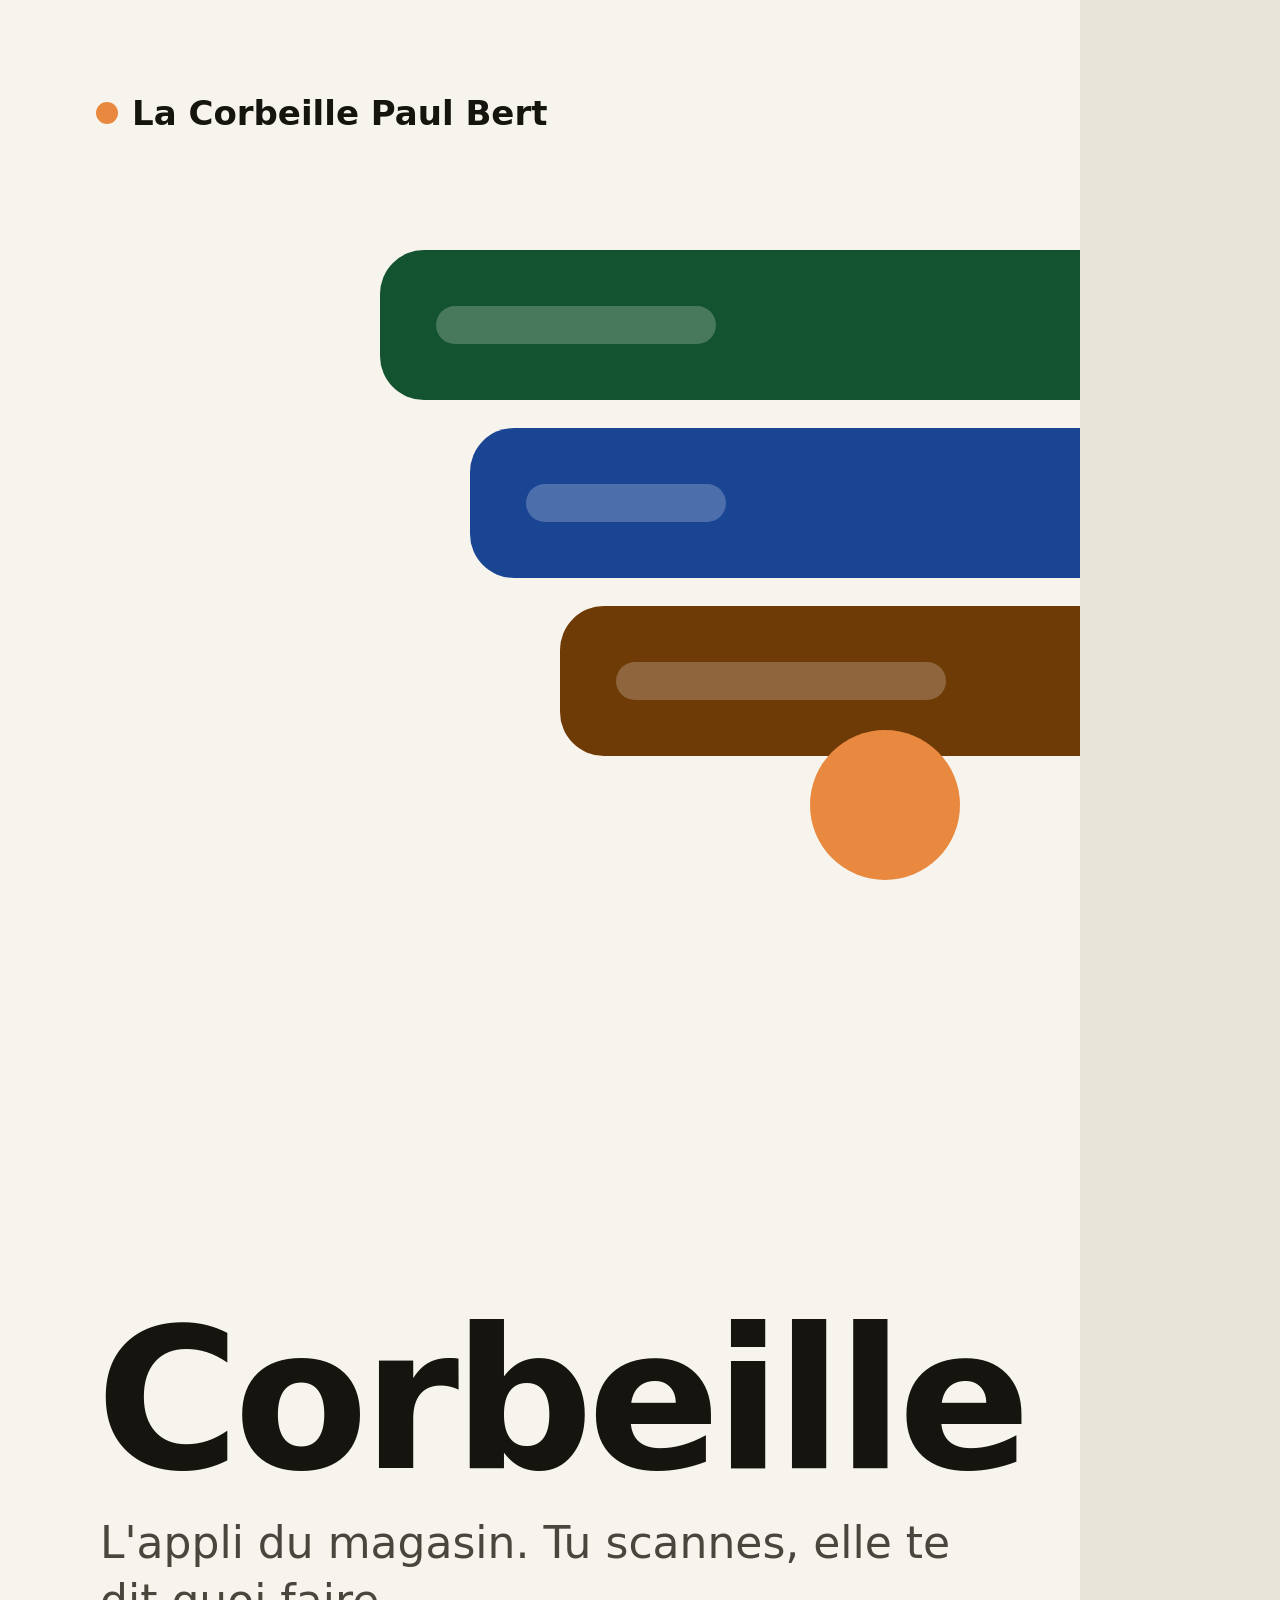
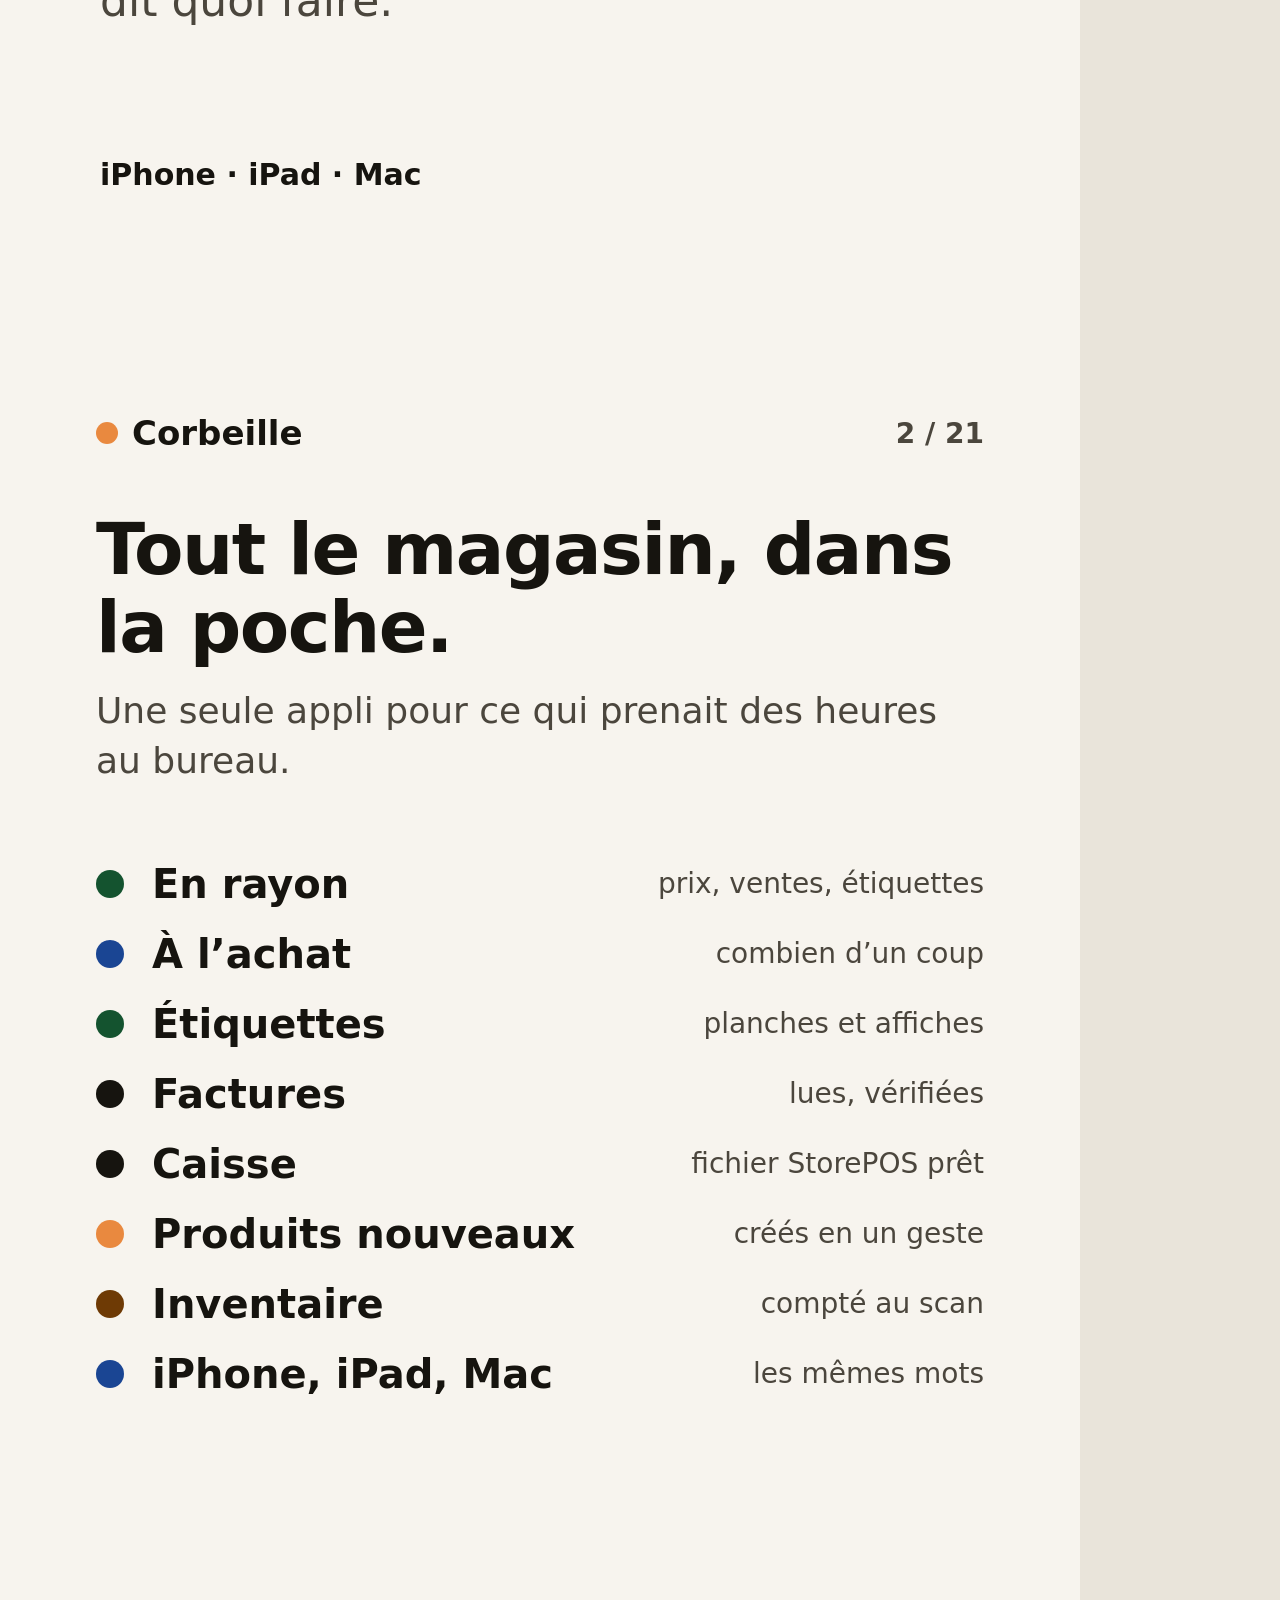
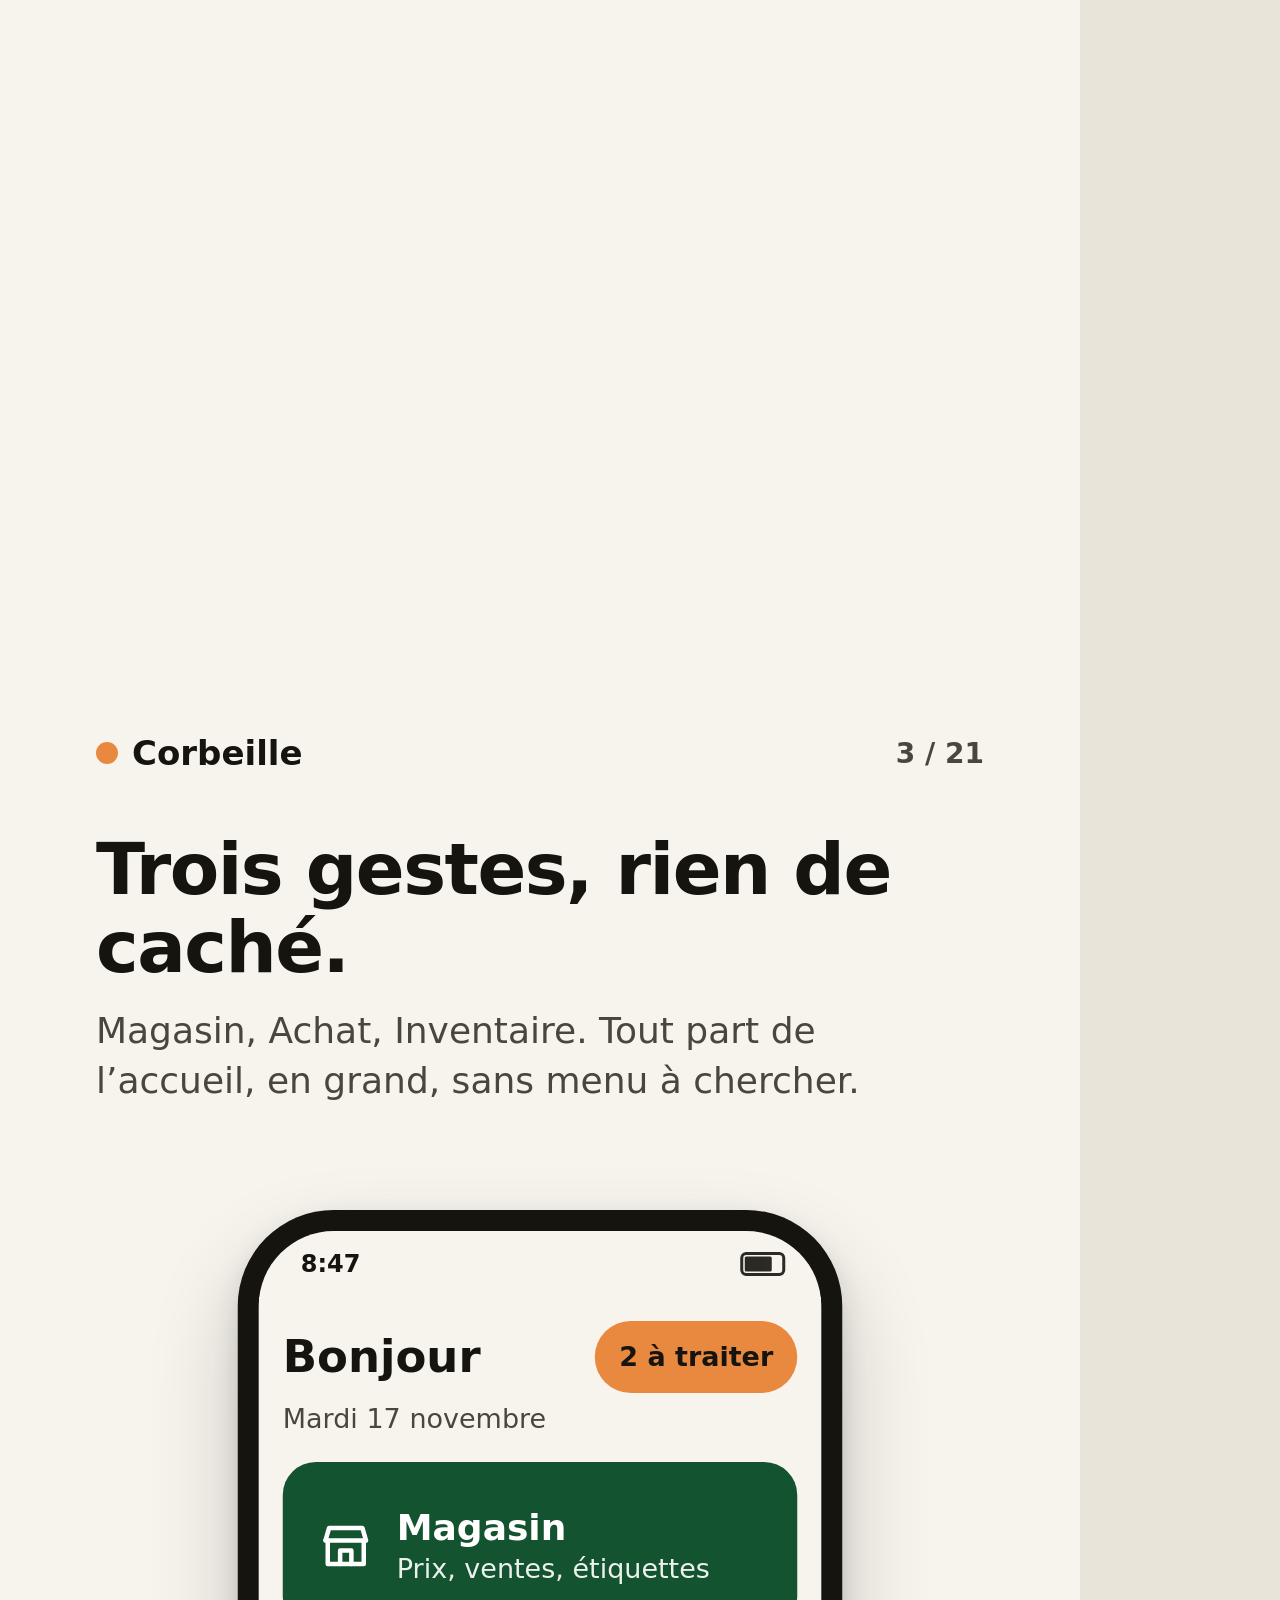
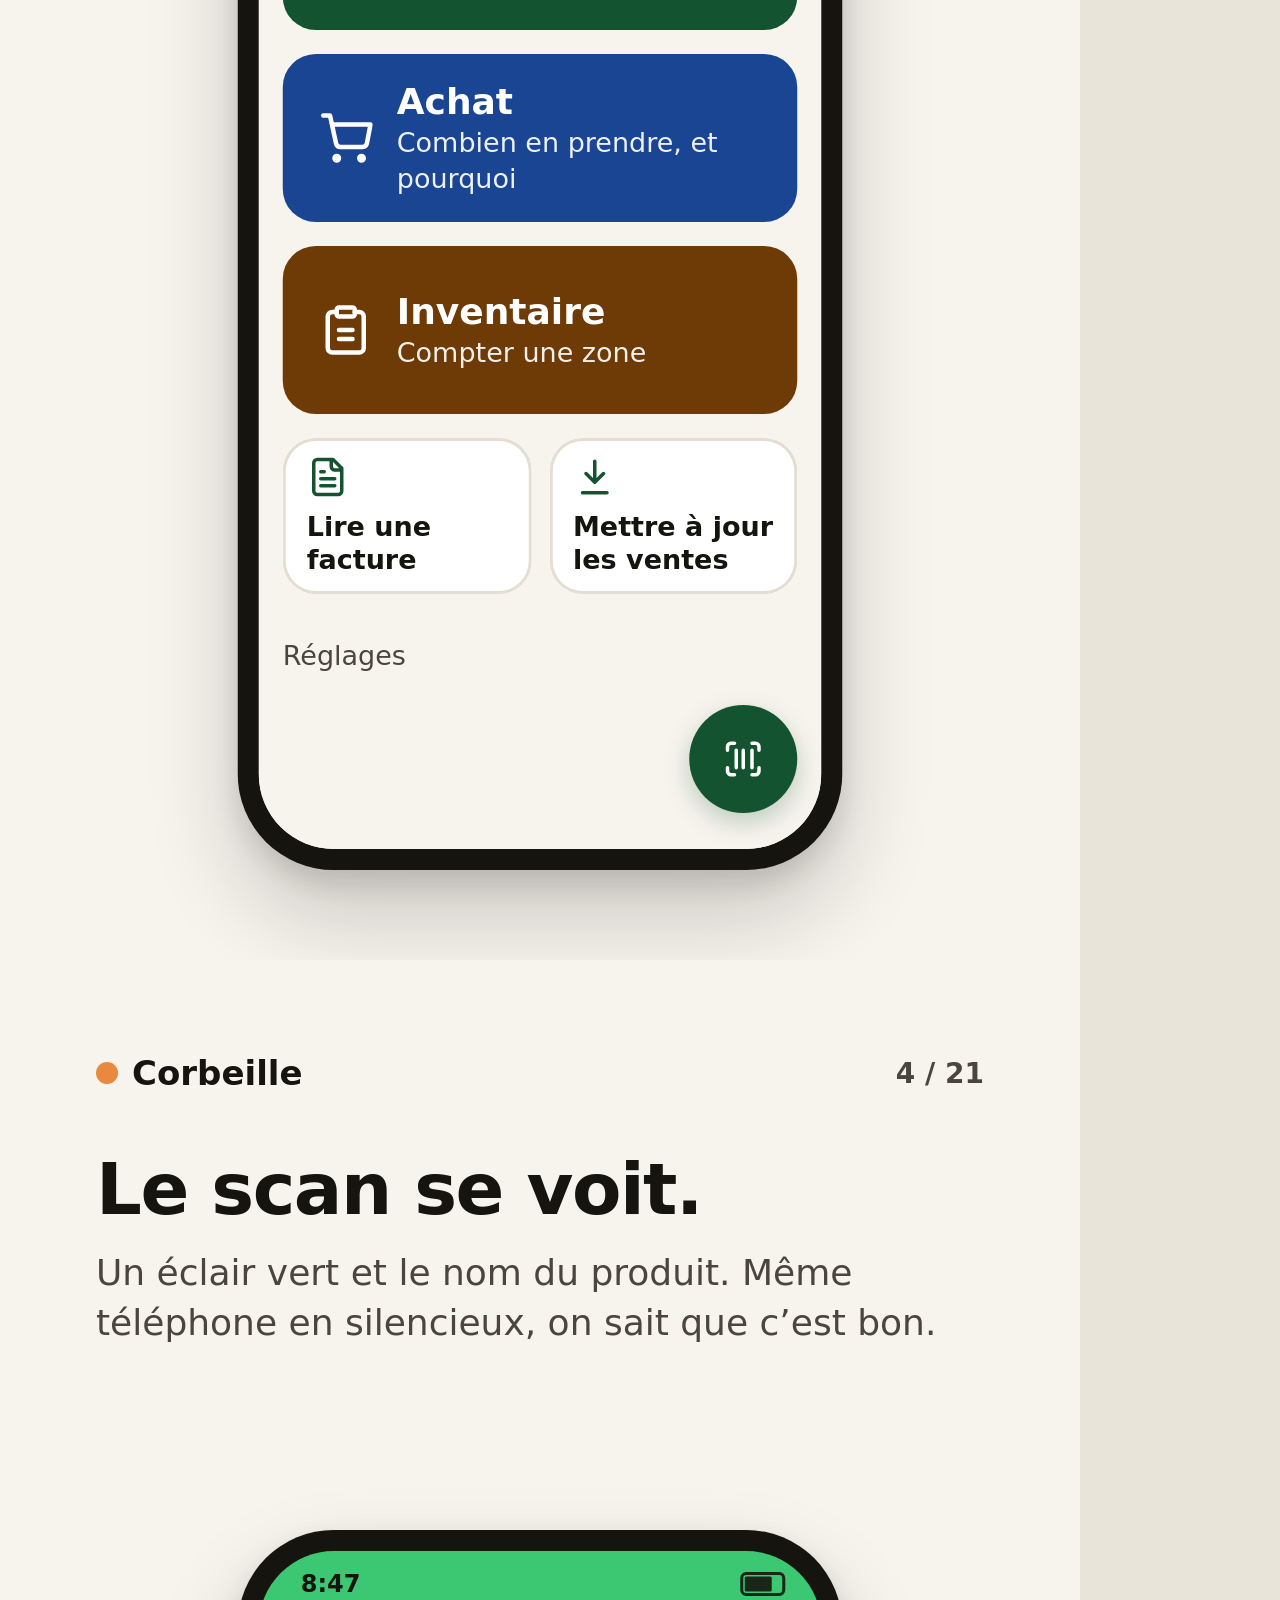
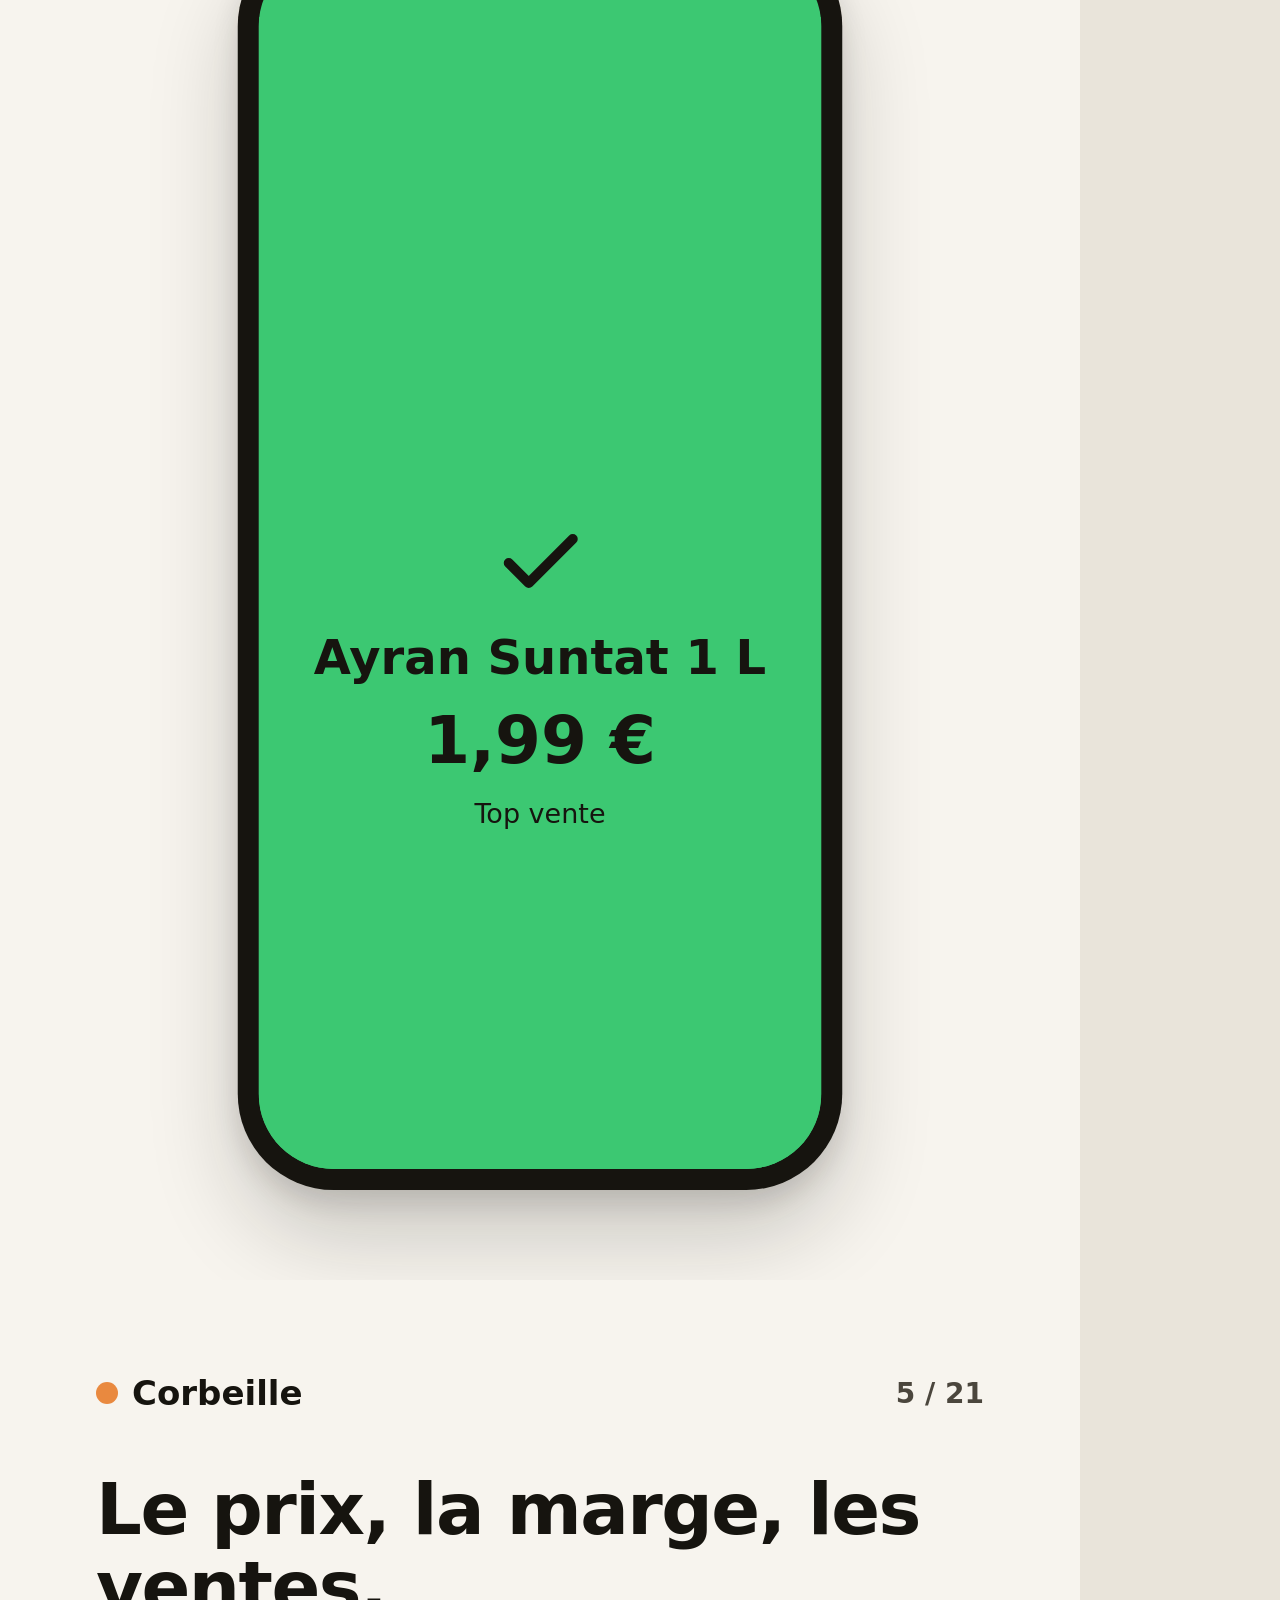
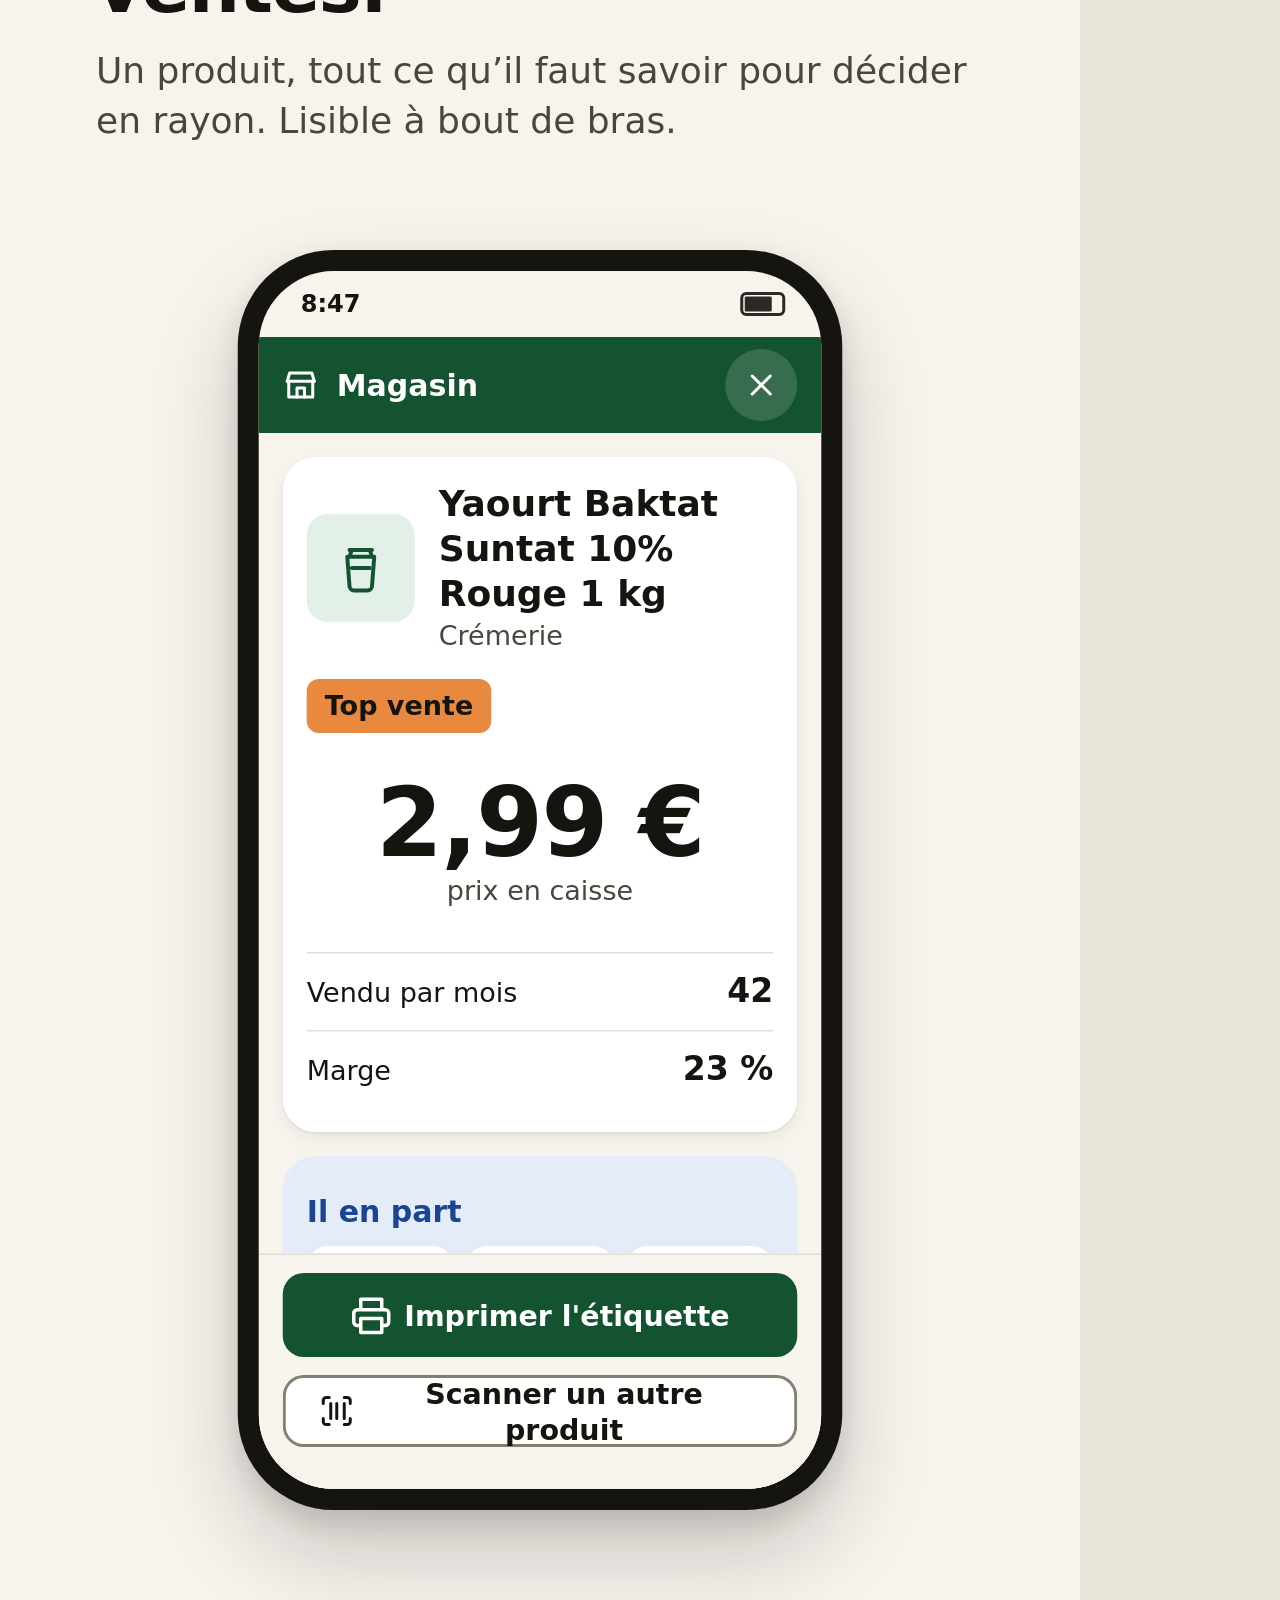
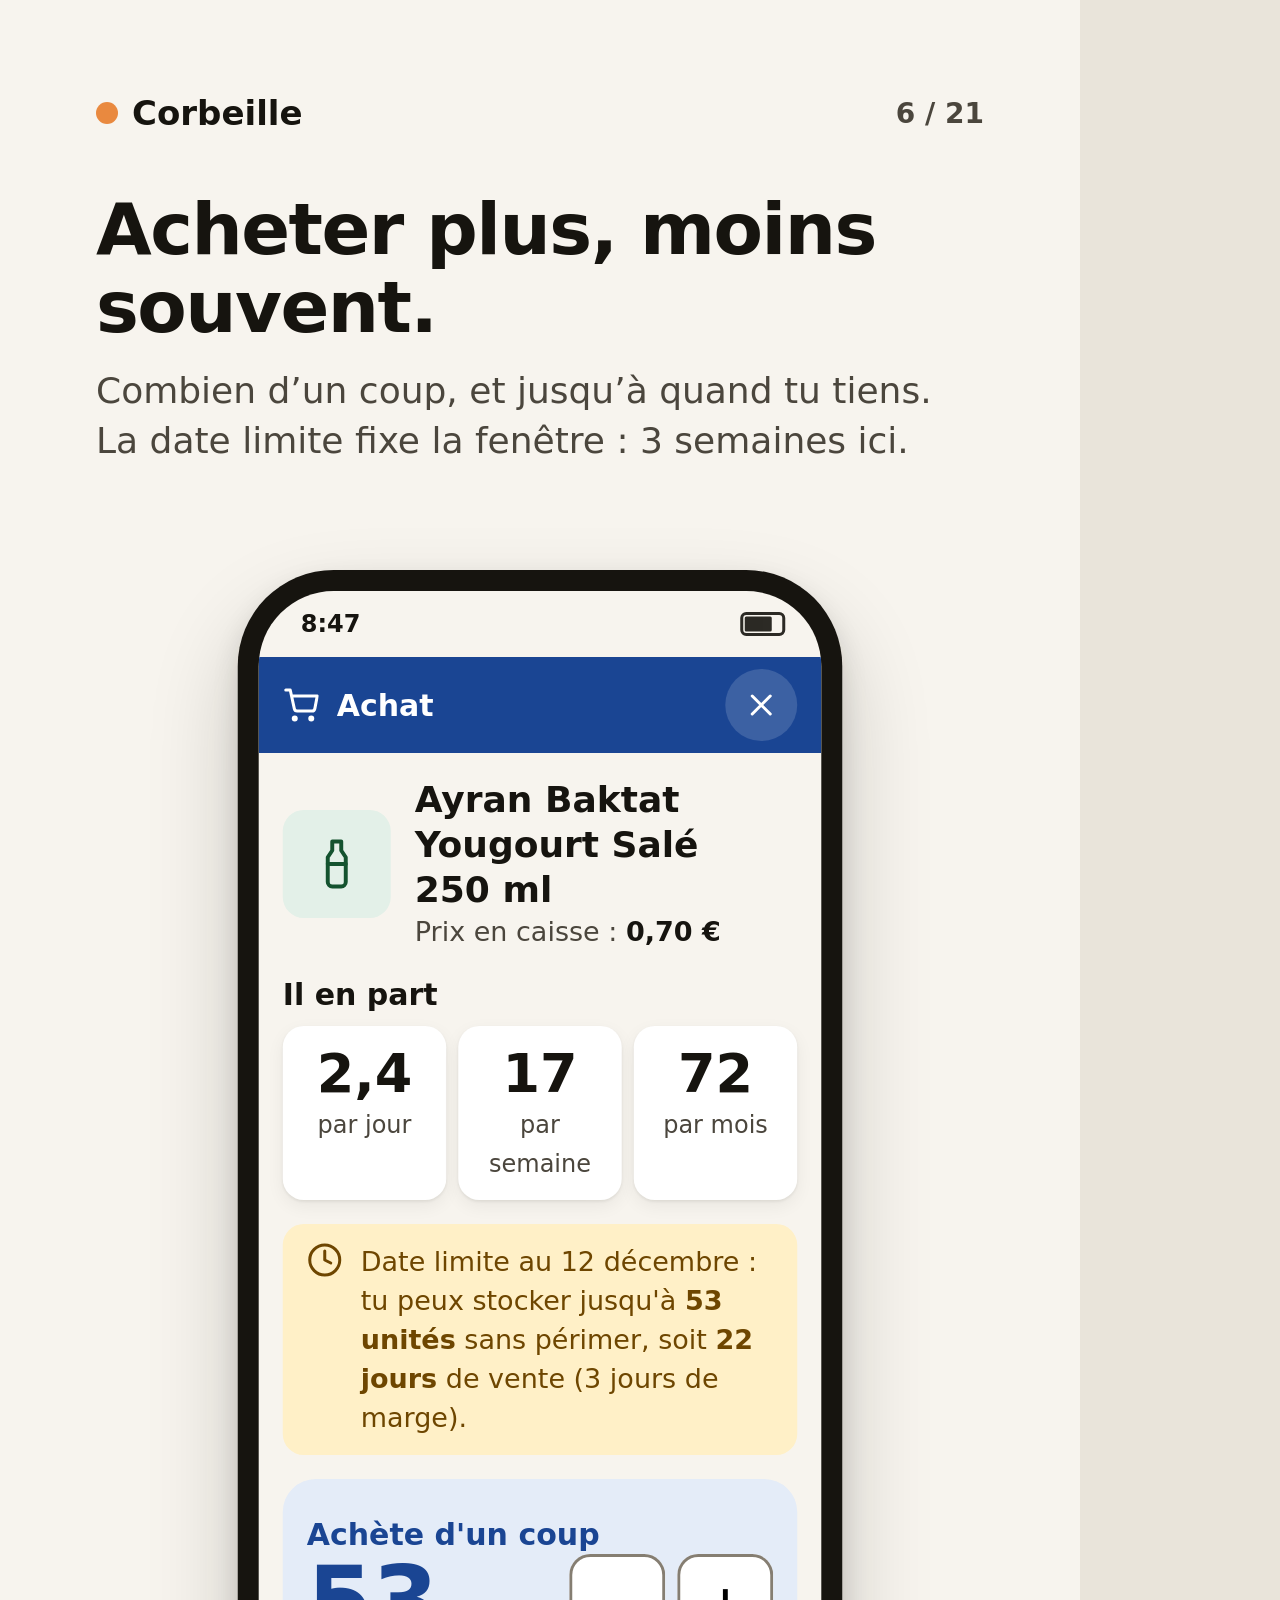
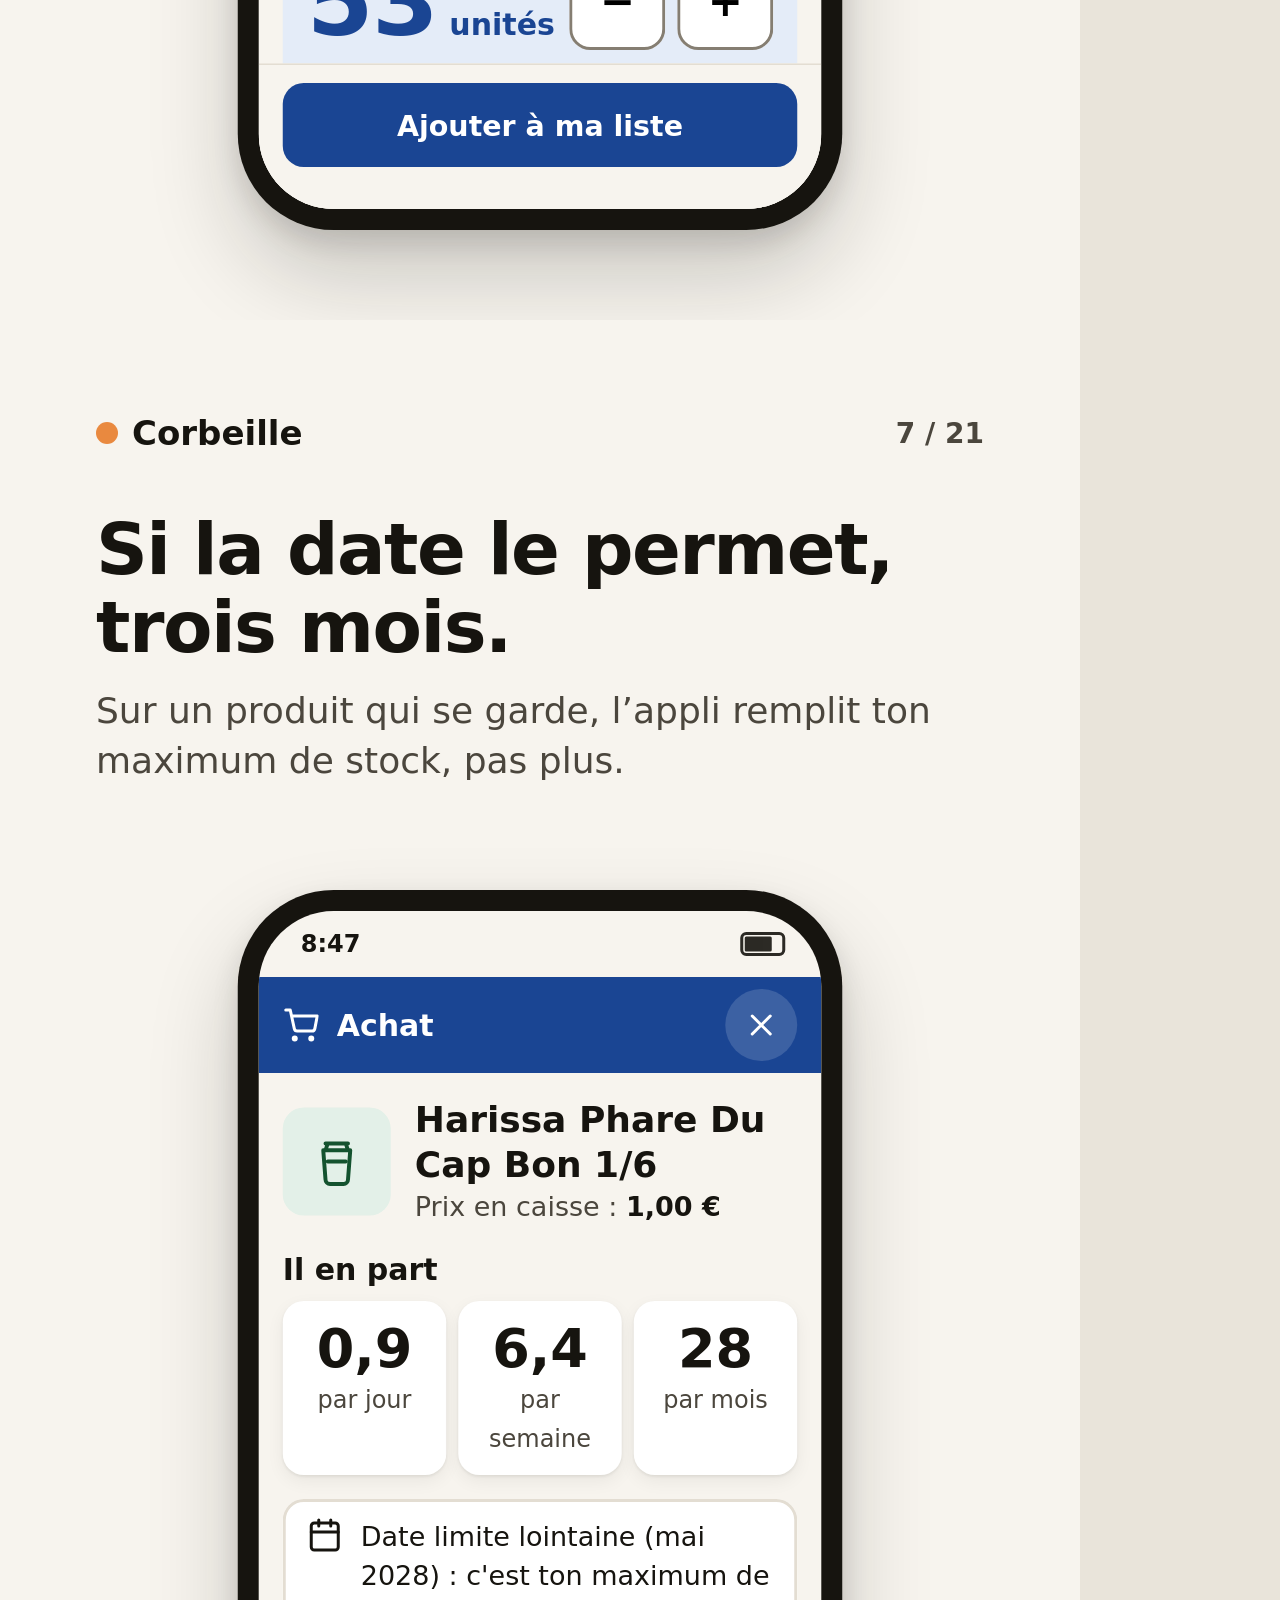
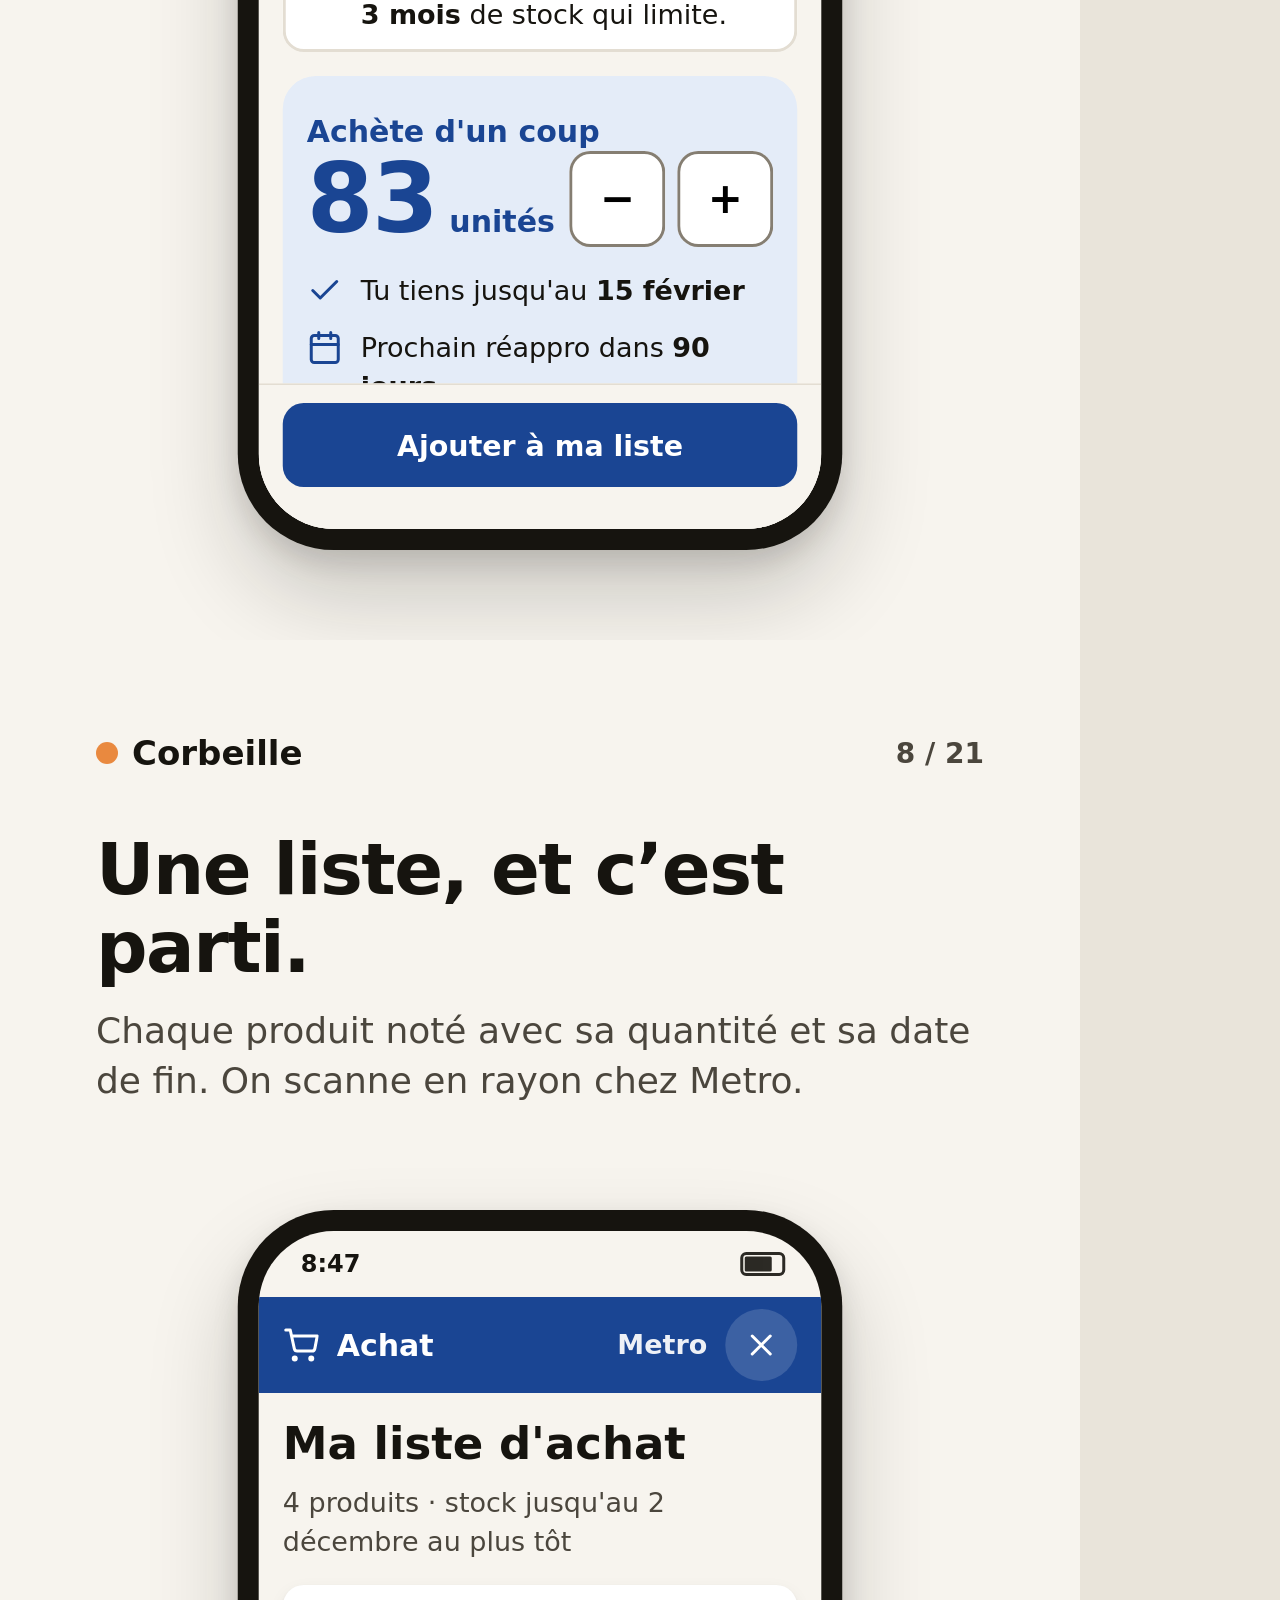
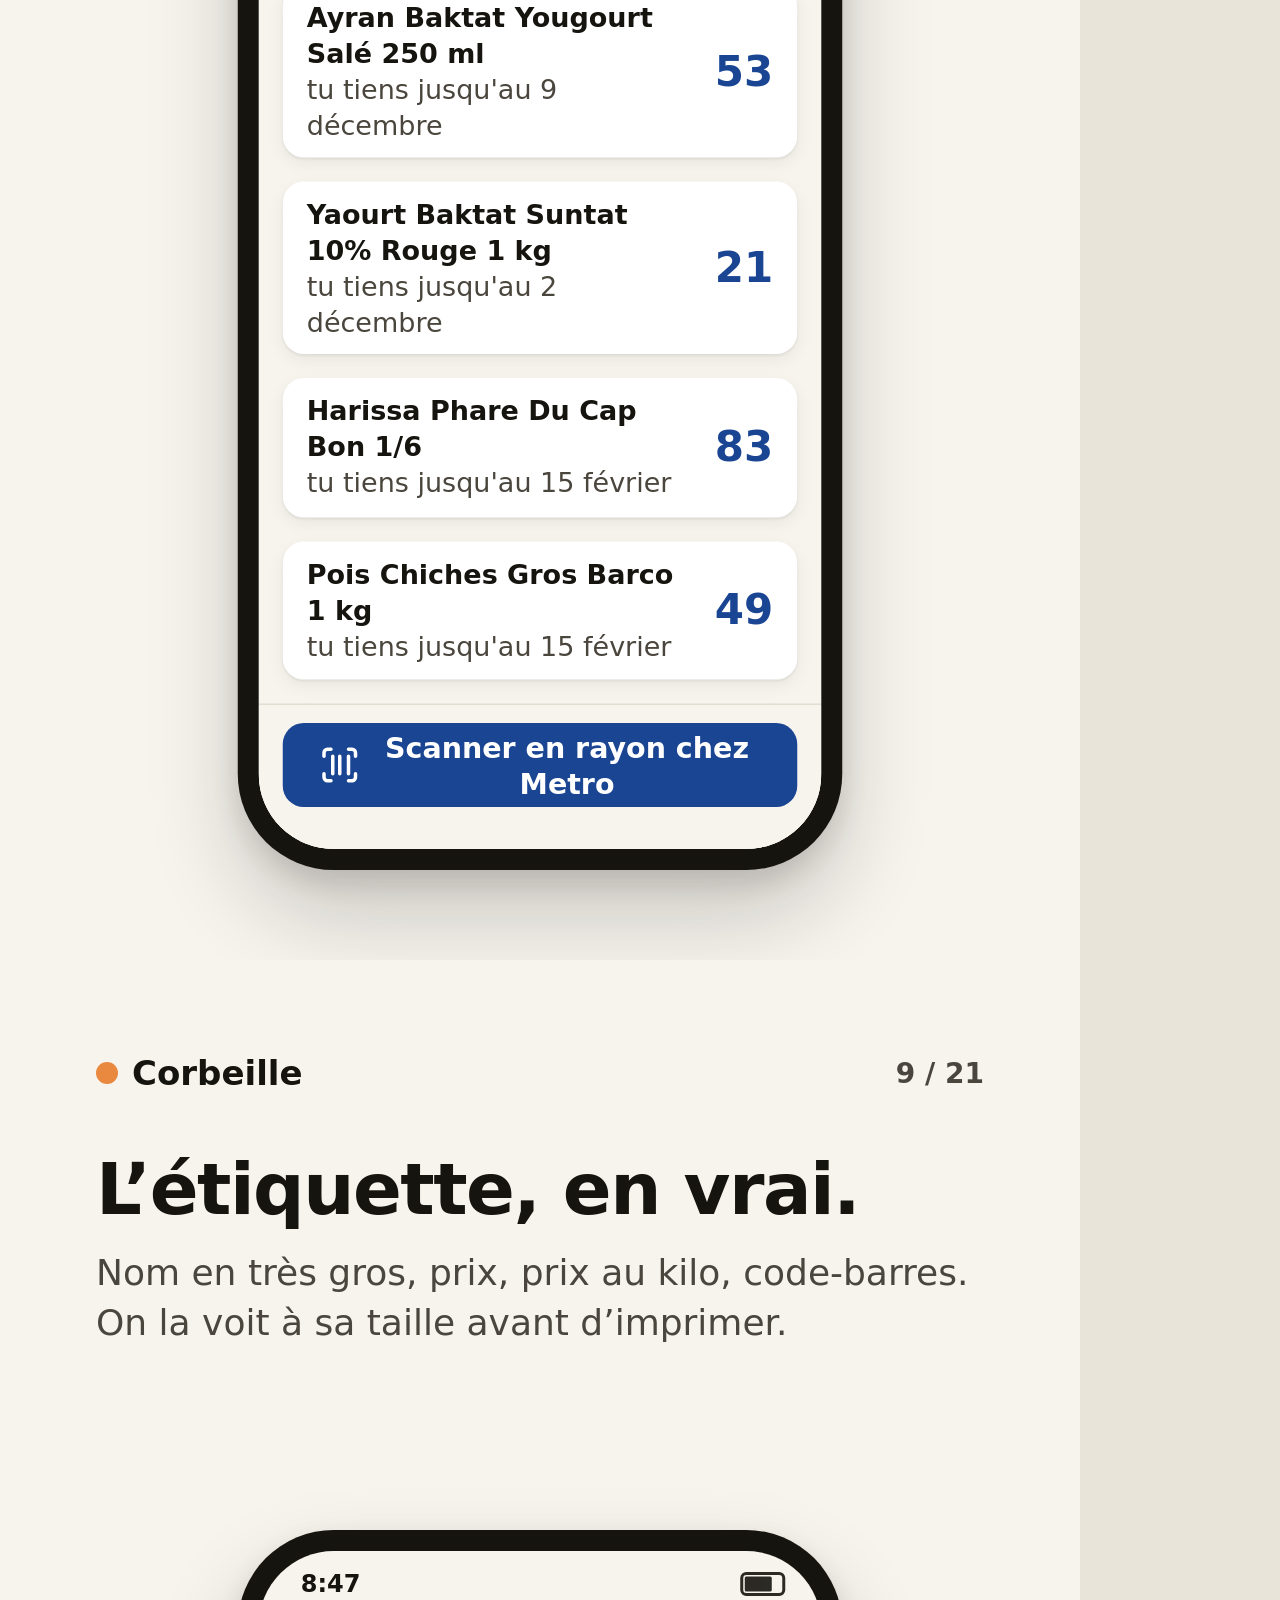
==== commit 35388e6a: "Teaser 21 pages : nouveau modèle Achat, étiquettes, factures, caisse, iPad, Mac - Achat : ventes 1 j" ====
--- a/v2/teaser/index.html
+++ b/v2/teaser/index.html
@@ -4,41 +4,85 @@
 <link rel="stylesheet" href="../css/tokens.css"><link rel="stylesheet" href="../css/composants.css"><link rel="stylesheet" href="teaser.css">
 </head><body><div id="pages"></div>
 <script type="module">
-import { ecranAccueil, ecranEclair, ecranFicheMagasin, ecranFicheAchat, barreMode, carteMagasin, blocVentes } from '../js/ecrans.js';
+import { ecranAccueil, ecranEclair, ecranFicheMagasin, barreMode, carteMagasin, blocVentes, joli } from '../js/ecrans.js';
 import { icone } from '../js/icones.js';
-import { calculAchat, euros, marge } from '../js/calcul.js';
+import { calculAchat, euros } from '../js/calcul.js';
 import { META, AYRAN_1L, YAOURT_1KG, AYRAN_25 } from './donnees-exemple.js';
+import { HARISSA, POIS_CHICHES, HUILE_5L, PRINCE, COCA_15, OIGNON_5KG } from './donnees-exemple.js';
+import { blocStock, ecranAchatStock, calculStock, ecranListe, ecranEtiquettes, planche, affiche, ecranFacture, ecranEnvoiCaisse, ecranInconnu, ecranPin, ecranInventaire, ecranMac } from './maquettes.js';
 const R = { semaines: 1, seuilTop: 365 };
-const etat = (blanc) => `<div class="etat${blanc ? ' etat--blanc' : ''}"><span>8:47</span><i></i></div>`;
+const AUJ = new Date('2026-11-17T09:00:00');
+const COURT = { jours: 365, dluo: new Date('2026-12-12T09:00:00'), marge: 3, horizonMax: 90, aujourdHui: AUJ };
+const LONG = { jours: 365, dluo: new Date('2028-05-01T09:00:00'), marge: 3, horizonMax: 90, aujourdHui: AUJ };
+const etat = () => `<div class="etat"><span>8:47</span><i></i></div>`;
 const tel = (html, fond = '') => `<div class="tel tel--page"><div class="tel__ecran" style="${fond}">${etat()}${html}</div></div>`;
-const page = (n, titre, phrase, corps) => `<section class="page"><div class="marque"><i></i>Corbeille</div><div class="num">${n} / 6</div><div class="entete"><h1 class="titre">${titre}</h1><p class="phrase">${phrase}</p></div>${corps}</section>`;
-const ipad = () => {
-  const p = YAOURT_1KG, c = calculAchat(p, META, R);
-  const lignes = [
-    ['facture', 'Facture Globalfood du 14/11', '31 lignes', '<span class="pastille pastille--alerte">2 à vérifier</span>'],
-    ['achat', 'Liste d’achat', '12 produits notés', '<span class="pastille pastille--ok">Prête</span>']
-  ].map(([i, t, d, s]) => `<div class="ligne"><div class="ligne__ico">${icone(i)}</div><div class="ligne__txt"><div class="ligne__titre">${t}</div><div class="ligne__detail">${d}</div></div>${s}${icone('chevron','cb-ico cb-ico--24')}</div>`).join('');
-  return `<div class="ipad ipad--page"><div class="ipad__ecran cb" style="flex-direction:column">
-    <div class="etat" style="padding:0 32px"><span>8:47</span><i></i></div>${barreMode('magasin', 'Ventes et prix', true)}
-    <div class="ipad__grille"><div style="display:grid;gap:20px;align-content:start">${carteMagasin(p, META, R)}<button class="btn btn--principal">${icone('imprimer')}Imprimer l'étiquette</button></div><div>${blocVentes(c, 'magasin')}</div></div>
-    <div style="padding:0 28px 28px;display:grid;gap:12px"><h3 class="titre-3">À traiter</h3>${lignes}</div>
-  </div></div>`;
-};
-const couv = `<section class="page"><div class="marque"><i></i>La Corbeille Paul Bert</div>
+const pages = [];
+const page = (titre, phrase, corps) => pages.push((n, t) => `<section class="page"><div class="marque"><i></i>Corbeille</div><div class="num">${n} / ${t}</div><div class="entete"><h1 class="titre">${titre}</h1><p class="phrase">${phrase}</p></div>${corps}</section>`);
+const brut = html => pages.push(() => html);
+
+brut(`<section class="page"><div class="marque"><i></i>La Corbeille Paul Bert</div>
   <div class="couv__blocs"><div class="b1"></div><div class="b2"></div><div class="b3"></div></div><div class="couv__disque"></div>
   <h1 class="couv__nom">Corbeille</h1><p class="couv__tag">L'appli du magasin. Tu scannes, elle te dit quoi faire.</p>
-  <div class="couv__pied">iPhone · iPad · Mac</div></section>`;
-document.getElementById('pages').innerHTML = [
-  couv,
-  page(2, 'Trois gestes, rien de caché.', 'Magasin, Achat, Inventaire. Tout part de l’accueil, en grand, sans menu à chercher.',
-    tel(ecranAccueil({ bonjour: 'Bonjour', date: 'Mardi 17 novembre', aTraiter: 3 }))),
-  page(3, 'Le scan se voit.', 'Un éclair vert et le nom du produit. Même téléphone en silencieux, on sait que c’est bon.',
-    tel(ecranEclair({ type: 'ok', nom: 'Ayran Suntat 1 L', info: euros(AYRAN_1L.prix), detail: 'Top vente' }), 'background:var(--succes-vif)')),
-  page(4, 'Le prix, la marge, les ventes.', 'Un produit, tout ce qu’il faut savoir pour décider en rayon. Lisible à bout de bras.',
-    tel(ecranFicheMagasin(YAOURT_1KG, META, R, { lectureSeule: false }))),
-  page(5, 'Combien j’en prends ? Et pourquoi.', 'Chez Metro ou chez un grossiste, l’appli propose un chiffre et dit d’où il vient.',
-    tel(ecranFicheAchat(AYRAN_25, META, R, { qui: 'Hors ligne' }))),
-  page(6, 'La même, en plus grand.', 'Sur iPad et sur Mac, les mêmes mots et les mêmes gestes, avec la place en plus.', ipad())
-].join('');
+  <div class="couv__pied">iPhone · iPad · Mac</div></section>`);
+
+page('Tout le magasin, dans la poche.', 'Une seule appli pour ce qui prenait des heures au bureau.', `<div class="sommaire">
+  ${[['var(--corbeille)', 'En rayon', 'prix, ventes, étiquettes'], ['var(--achat)', 'À l’achat', 'combien d’un coup'], ['var(--corbeille)', 'Étiquettes', 'planches et affiches'], ['var(--encre)', 'Factures', 'lues, vérifiées'], ['var(--encre)', 'Caisse', 'fichier StorePOS prêt'], ['var(--abricot)', 'Produits nouveaux', 'créés en un geste'], ['var(--inventaire)', 'Inventaire', 'compté au scan'], ['var(--achat)', 'iPhone, iPad, Mac', 'les mêmes mots']].map(([c, t, s]) => `<div><i style="background:${c}"></i>${t}<span>${s}</span></div>`).join('')}</div>`);
+
+page('Trois gestes, rien de caché.', 'Magasin, Achat, Inventaire. Tout part de l’accueil, en grand, sans menu à chercher.',
+  tel(ecranAccueil({ bonjour: 'Bonjour', date: 'Mardi 17 novembre', aTraiter: 2 })));
+page('Le scan se voit.', 'Un éclair vert et le nom du produit. Même téléphone en silencieux, on sait que c’est bon.',
+  tel(ecranEclair({ type: 'ok', nom: 'Ayran Suntat 1 L', info: euros(AYRAN_1L.prix), detail: 'Top vente' }), 'background:var(--succes-vif)'));
+page('Le prix, la marge, les ventes.', 'Un produit, tout ce qu’il faut savoir pour décider en rayon. Lisible à bout de bras.',
+  tel(ecranFicheMagasin(YAOURT_1KG, META, R, { lectureSeule: false }).replace(/<div class="achat">[\s\S]*?<div class="fiabilite">[\s\S]*?<\/div>\s*<\/div>/, blocStock(YAOURT_1KG, { ...COURT, dluo: new Date('2026-12-05T09:00:00') }))));
+page('Acheter plus, moins souvent.', 'Combien d’un coup, et jusqu’à quand tu tiens. La date limite fixe la fenêtre : 3 semaines ici.',
+  tel(ecranAchatStock(AYRAN_25, COURT)));
+page('Si la date le permet, trois mois.', 'Sur un produit qui se garde, l’appli remplit ton maximum de stock, pas plus.',
+  tel(ecranAchatStock(HARISSA, LONG)));
+const sc = calculStock(AYRAN_25, COURT), sh = calculStock(HARISSA, LONG), sp = calculStock(POIS_CHICHES, LONG), sy = calculStock(YAOURT_1KG, { ...COURT, dluo: new Date('2026-12-05T09:00:00') });
+page('Une liste, et c’est parti.', 'Chaque produit noté avec sa quantité et sa date de fin. On scanne en rayon chez Metro.',
+  tel(ecranListe([{ lib: AYRAN_25.lib, qte: sc.qte, jusqu: sc.jusqu }, { lib: YAOURT_1KG.lib, qte: sy.qte, jusqu: sy.jusqu }, { lib: HARISSA.lib, qte: sh.qte, jusqu: sh.jusqu }, { lib: POIS_CHICHES.lib, qte: sp.qte, jusqu: sp.jusqu }], sy.jusqu)));
+const ETQ = [{ ...POIS_CHICHES }, { ...HUILE_5L }, { ...PRINCE, top: true }, { ...COCA_15, top: true }, { ...AYRAN_1L, top: true }, { ...YAOURT_1KG, top: true }];
+page('L’étiquette, en vrai.', 'Nom en très gros, prix, prix au kilo, code-barres. On la voit à sa taille avant d’imprimer.',
+  tel(ecranEtiquettes([ETQ[0], ETQ[1], ETQ[2], ETQ[4]])));
+page('24 étiquettes, une feuille A4.', 'Papier simple, sans fond coloré. Les meilleures ventes ont leur bandeau noir.',
+  `<div style="position:absolute;left:90px;top:470px">${planche(ETQ)}</div>`);
+page('Les fruits et légumes ont leur affiche.', 'Origine, catégorie, prix au kilo calculé tout seul. Rien ne s’imprime sans prix ni origine.',
+  `<div style="position:absolute;left:120px;top:520px">${affiche({ nom: 'Oignon jaune', sous: 'Sac de 5 kg', origine: 'France', drapeau: ['#1F3A93', '#FFFFFF', '#D0312D'], prix: OIGNON_5KG.prix, unite: 'le sac', auKilo: OIGNON_5KG.prix / 5 })}</div>
+   <div style="position:absolute;left:120px;right:120px;top:1170px;display:grid;gap:18px">${[['A4 paysage', 'affiche de rayon'], ['A6 à piquer', 'dans les bacs'], ['Liste murale', 'les prix de la semaine'], ['Fiche caisse', 'le code à flasher']].map(([a, b]) => `<div style="display:flex;justify-content:space-between;font:600 34px/44px var(--font-titre);border-bottom:2px solid var(--trait);padding-bottom:14px"><span>${a}</span><span style="font:400 30px/44px var(--font-texte);color:var(--encre-2)">${b}</span></div>`).join('')}</div>`);
+const FAC = [{ lib: AYRAN_1L.lib, quantite: 24, pa: AYRAN_1L.pa0, ok: true, comment: 'par le code-barres' }, { lib: YAOURT_1KG.lib, quantite: 12, pa: YAOURT_1KG.pa0, ok: true, comment: 'appris la dernière fois' }, { lib: 'AYRAN SUNTAT 2L', ok: false, message: 'Pas encore en caisse : scanne-le pour créer sa fiche.' }];
+page('La facture se lit toute seule.', 'Chaque ligne retrouve son produit. Les prix d’achat sont comparés à la caisse.',
+  tel(ecranFacture(FAC, 'Globalfood')));
+page('La caisse à jour, en un fichier.', 'Les changements de la journée partent dans un seul fichier StorePOS. Toujours testé sur une ligne d’abord.',
+  tel(ecranEnvoiCaisse([{ lib: AYRAN_1L.lib, quoi: 'prix d’achat vérifié' }, { lib: YAOURT_1KG.lib, quoi: 'prix d’achat vérifié' }, { lib: 'AYRAN SUNTAT 2L', quoi: 'nouvelle fiche' }])));
+page('Les factures arrivent seules.', 'Posée sur le Drive, une facture apparaît dans « À traiter ». Dext et le comptable ne voient aucune différence.',
+  tel(`<div class="scr cb">${barreMode('magasin', 'À traiter', true)}<div class="scr__corps">
+    <div class="accueil__haut"><h1 class="titre-1">À traiter</h1><span class="compteur">2</span></div><div class="note" style="margin-top:-8px">Drive vérifié à 8:45</div>
+    ${[['Facture Globalfood 17-11.pdf', '2026 › GLOBALFOOD · 17 nov.'], ['Facture DCA 16-11.pdf', '2026 › DCA · 16 nov.']].map(([t, d]) => `<div class="ligne"><div class="ligne__ico">${icone('facture')}</div><div class="ligne__txt"><div class="ligne__titre">${t}</div><div class="ligne__detail">${d}</div></div><button class="btn btn--secondaire">Traitée</button></div>`).join('')}
+    <h2 class="titre-3" style="margin-top:8px">Déjà traitées</h2><div class="ligne"><div class="ligne__ico">${icone('facture')}</div><div class="ligne__txt"><div class="ligne__titre">Facture Metro 14-11.pdf</div><div class="ligne__detail">traitée par iPhone du magasin</div></div><span class="pastille pastille--ok">Traitée</span></div>
+    </div><div class="scr__bas"><button class="btn btn--principal">${icone('import')}Rafraîchir maintenant</button></div></div>`));
+page('Un produit nouveau ? Trois secondes.', 'Le caissier scanne, l’appli trouve le nom, la marque et la photo. Il n’a plus qu’à confirmer.',
+  tel(ecranInconnu('6194049100013')));
+page('Chacun son code à la caisse.', 'Un code à 4 chiffres : on sait qui a fait quoi, sans compte ni mot de passe.',
+  tel(ecranPin()));
+page('L’inventaire au scan.', 'Zone par zone, la quantité au pouce. Tout est enregistré au fil de l’eau, rien ne se perd.',
+  tel(ecranInventaire()));
+page('La même, en plus grand.', 'Sur iPad, les mêmes mots et les mêmes gestes, avec la place en plus.', (() => {
+  const p = YAOURT_1KG, c = calculAchat(p, META, R);
+  const lignes = [['facture', 'Facture Globalfood 17-11.pdf', '3 lignes', '<span class="pastille pastille--alerte">1 à vérifier</span>'], ['achat', 'Liste d’achat', '4 produits notés', '<span class="pastille pastille--ok">Prête</span>']]
+    .map(([i, t, d, s]) => `<div class="ligne"><div class="ligne__ico">${icone(i)}</div><div class="ligne__txt"><div class="ligne__titre">${t}</div><div class="ligne__detail">${d}</div></div>${s}${icone('chevron', 'cb-ico cb-ico--24')}</div>`).join('');
+  return `<div class="ipad ipad--page"><div class="ipad__ecran cb" style="flex-direction:column"><div class="etat" style="padding:0 32px"><span>8:47</span><i></i></div>${barreMode('magasin', 'Ventes et prix', true)}
+    <div class="ipad__grille"><div style="display:grid;gap:20px;align-content:start">${carteMagasin(p, META, R)}<button class="btn btn--principal">${icone('imprimer')}Imprimer l'étiquette</button></div><div>${blocStock(YAOURT_1KG, { ...COURT, dluo: new Date('2026-12-05T09:00:00') })}</div></div>
+    <div style="padding:0 28px 28px;display:grid;gap:12px"><h3 class="titre-3">À traiter</h3>${lignes}</div></div></div>`;
+})());
+page('Au bureau, sur le Mac.', 'La liste à gauche, la facture à droite, le clavier pour tout. Une vraie fenêtre dans le Dock.',
+  `<div class="mac" style="top:560px"><div class="mac__cadre">${ecranMac(FAC)}</div><div class="mac__pied"></div></div>`);
+page('Sérieuse, par principe.', 'Ce que l’appli ne fera jamais, même pressée.', `<div class="piliers">
+  ${[['var(--corbeille)', 'check', 'Aucun prix inventé', 'Seuls les prix de la caisse s’impriment.'], ['var(--achat)', 'frais', 'Rien d’irréversible', 'Chaque geste a son « Annuler ».'], ['var(--inventaire)', 'import', 'Marche sans réseau', 'Allée de Metro ou réserve : tout continue.'], ['var(--encre)', 'facture', 'Les factures ne bougent pas', 'Le Drive et le comptable restent comme avant.']].map(([c, i, t, s]) => `<div class="pilier"><div class="pilier__ico" style="background:${c}">${icone(i)}</div><div><b>${t}</b><span>${s}</span></div></div>`).join('')}</div>`);
+brut(`<section class="page"><div class="marque"><i></i>La Corbeille Paul Bert</div>
+  <div class="couv__blocs" style="top:200px"><div class="b1"></div><div class="b2"></div><div class="b3"></div></div><div class="couv__disque" style="top:680px"></div>
+  <h1 class="couv__nom">Corbeille</h1><p class="couv__tag">Pensée pour le plus petit des iPhone, et pour les mains du magasin.</p>
+  <div class="couv__pied">iPhone · iPad · Mac</div></section>`);
+const T = pages.length;
+document.getElementById('pages').innerHTML = pages.map((f, i) => f(i + 1, T)).join('');
 document.body.dataset.pret = '1';
 </script></body></html>
--- a/v2/teaser/teaser.css
+++ b/v2/teaser/teaser.css
@@ -48,3 +48,59 @@
 .story__cellule .tel{transform:scale(.82)}
 .story__etiq{position:absolute;left:50%;top:-26px;transform:translateX(-50%);z-index:3;background:var(--encre);color:#fff;font:700 26px/1 var(--font-titre);padding:14px 26px;border-radius:999px;white-space:nowrap}
 .story__pied{position:absolute;left:0;right:0;bottom:56px;text-align:center;font:600 30px/1 var(--font-texte);color:var(--encre-2)}
+/* ---- maquettes des prochains lots ---- */
+.trio{display:grid;grid-template-columns:repeat(3,1fr);gap:8px}
+.trio__case{background:var(--carte);border-radius:var(--rayon-m);box-shadow:var(--ombre-carte);padding:12px 8px;text-align:center}
+.trio__case b{display:block;font:700 36px/40px var(--font-titre)}
+.trio__case span{font:400 16px/20px var(--font-texte);color:var(--encre-2)}
+.ean{width:150px;height:auto;display:block}
+.etiq{width:300px;height:160px;background:#fff;border:1px dashed #B9B2A6;padding:12px 14px;display:flex;flex-direction:column;justify-content:space-between;box-sizing:border-box;position:relative;font-family:var(--font-texte);color:#16140F}
+.etiq--top{padding-left:44px}.etiq--top::before{content:"TOP VENTE";position:absolute;left:0;top:0;bottom:0;width:30px;background:#16140F;color:#fff;writing-mode:vertical-rl;transform:rotate(180deg);font:800 13px/30px var(--font-texte);text-align:center;letter-spacing:2px}
+.etiq__nom{font:800 26px/28px var(--font-titre);text-transform:uppercase;letter-spacing:-.3px}
+.etiq__bas{display:flex;align-items:flex-end;justify-content:space-between;gap:8px}
+.etiq__prix{font:800 40px/40px var(--font-titre);letter-spacing:-1px}
+.etiq__unite{font:500 14px/18px var(--font-texte)}
+.etiq .ean{width:118px}
+.planche{width:900px;background:#fff;padding:24px;display:grid;grid-template-columns:repeat(3,1fr);gap:0;box-shadow:0 30px 60px #16140F26;transform-origin:top left}
+.planche .etiq{width:100%;height:154px}
+.affiche{width:840px;height:594px;background:#fff;box-shadow:0 30px 60px #16140F26;border-radius:8px;position:relative;padding:40px 48px;box-sizing:border-box;font-family:var(--font-texte);color:#16140F}
+.affiche__illus{position:absolute;right:48px;top:40px;width:200px;height:200px}
+.affiche__illus svg{width:100%;height:100%}
+.affiche__nom{font:800 84px/86px var(--font-titre);letter-spacing:-2px}
+.affiche__sous{font:500 30px/38px var(--font-texte);color:var(--encre-2)}
+.affiche__origine{display:flex;align-items:center;gap:14px;margin-top:22px;font:600 26px/32px var(--font-texte)}
+.drapeau{display:inline-flex;width:54px;height:36px;border-radius:4px;overflow:hidden;box-shadow:0 0 0 1px #0002}.drapeau i{flex:1}
+.affiche__prix{position:absolute;left:48px;bottom:74px;font:800 150px/150px var(--font-titre);letter-spacing:-5px}
+.affiche__unite{position:absolute;left:52px;bottom:36px;font:600 28px/34px var(--font-texte)}
+.progres{height:12px;border-radius:6px;background:var(--trait);overflow:hidden}.progres i{display:block;height:100%;background:var(--corbeille)}
+.pin{display:flex;justify-content:center;gap:18px}.pin i{width:22px;height:22px;border-radius:50%;box-shadow:inset 0 0 0 3px var(--encre)}.pin i.plein{background:var(--encre)}
+.clavier{display:grid;grid-template-columns:repeat(3,1fr);gap:10px}
+.compteur-inv{display:flex;align-items:center;gap:6px;flex-wrap:wrap;background:var(--inventaire-clair);border-radius:var(--rayon-l);padding:16px;color:var(--inventaire);font:400 18px/24px var(--font-texte)}
+.compteur-inv b{font:700 30px/1 var(--font-titre)}
+.quatre{display:grid;grid-template-columns:repeat(4,1fr);gap:8px}
+/* Mac */
+.mac{position:absolute;left:50%;transform:translateX(-50%) scale(.72);transform-origin:top center}
+.mac__cadre{background:#16140F;border-radius:26px 26px 0 0;padding:18px 18px 22px}
+.mac__ecran{width:1280px;height:800px;background:var(--papier);display:flex;overflow:hidden;border-radius:8px}
+.mac__pied{height:26px;background:#C9C3B8;border-radius:0 0 30px 30px;margin:0 -80px;box-shadow:0 30px 50px #16140F33}
+.mac__liste{width:340px;border-right:1px solid var(--trait);background:var(--carte)}
+.mac__item{padding:14px 20px;border-bottom:1px solid var(--trait);display:grid;gap:2px}.mac__item b{font:600 18px/22px var(--font-texte)}.mac__item span{font:400 15px/20px var(--font-texte);color:var(--encre-2)}
+.mac__item--actif{background:var(--corbeille-clair);box-shadow:inset 4px 0 0 var(--corbeille)}
+.mac__detail{flex:1;padding:28px 32px;display:flex;flex-direction:column;gap:20px}
+.mac__tableau{background:var(--carte);border-radius:var(--rayon-l);box-shadow:var(--ombre-carte);overflow:hidden}
+.mac__entete,.mac__ligne{display:grid;grid-template-columns:1fr 70px 140px 140px 48px;align-items:center;padding:0 20px;min-height:56px;font:400 17px/22px var(--font-texte)}
+.mac__entete{font-weight:600;color:var(--encre-2);border-bottom:1px solid var(--trait);min-height:44px}
+.mac__ligne{border-bottom:1px solid var(--trait)}.mac__ligne--alerte{background:var(--alerte-fond);color:var(--alerte)}
+.mac__ligne .cb-ico{color:var(--succes)}.mac__ligne--alerte .cb-ico{color:var(--alerte)}
+/* pages de texte */
+.piliers{position:absolute;left:96px;right:96px;top:420px;display:grid;gap:28px}
+.pilier{display:flex;gap:28px;align-items:flex-start;background:var(--carte);border-radius:36px;padding:36px 40px;box-shadow:var(--ombre-carte)}
+.pilier__ico{width:84px;height:84px;border-radius:24px;display:grid;place-items:center;flex:none}
+.pilier__ico .cb-ico{width:44px;height:44px;color:#fff}
+.pilier b{display:block;font:700 40px/46px var(--font-titre);letter-spacing:-.5px}
+.pilier span{display:block;font:400 30px/40px var(--font-texte);color:var(--encre-2);margin-top:6px}
+.sommaire{position:absolute;left:96px;right:96px;top:540px;display:grid;gap:22px}
+.sommaire div{display:flex;align-items:center;gap:28px;font:600 40px/48px var(--font-titre)}
+.sommaire i{width:28px;height:28px;border-radius:50%;flex:none}
+.sommaire span{font:400 28px/36px var(--font-texte);color:var(--encre-2);margin-left:auto;text-align:right}
+.bientot{display:inline-block;margin-left:16px;vertical-align:middle;font:700 24px/1 var(--font-texte);background:var(--abricot);color:var(--encre);padding:10px 18px;border-radius:999px;letter-spacing:0}
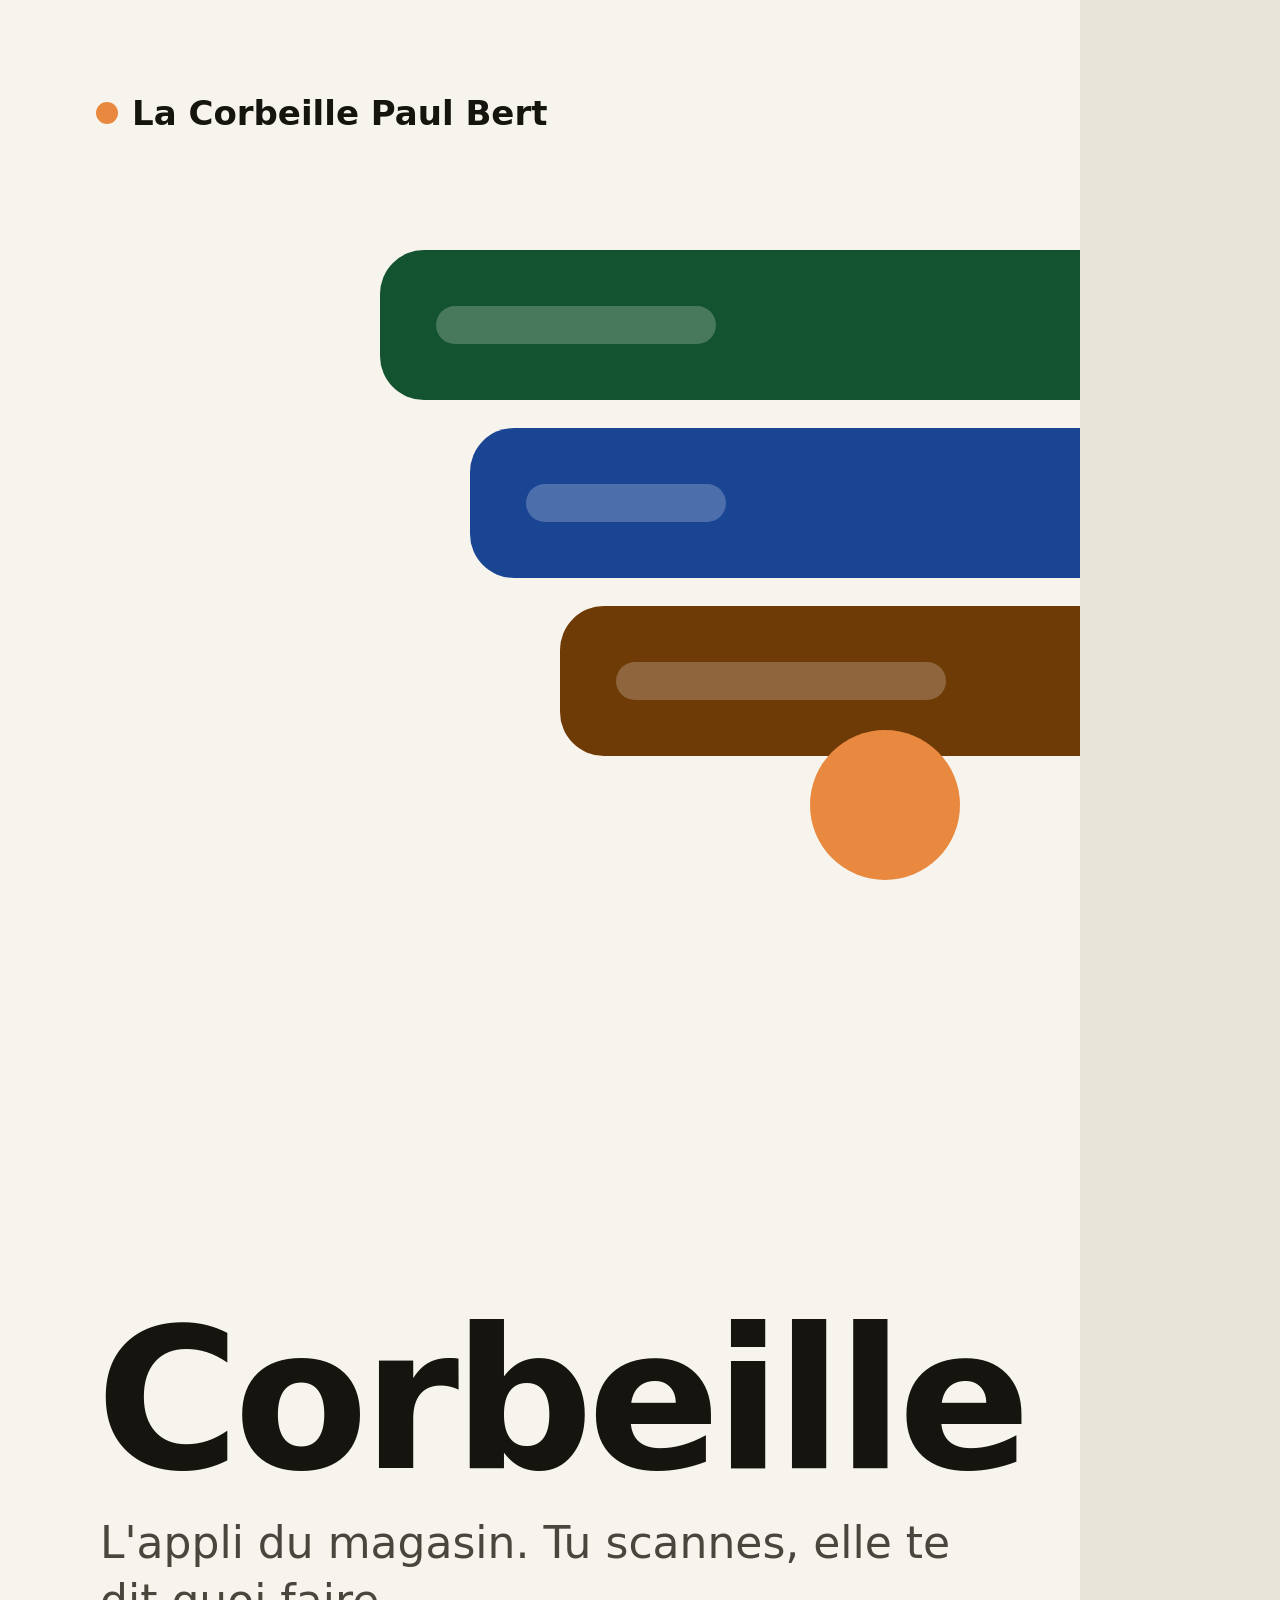
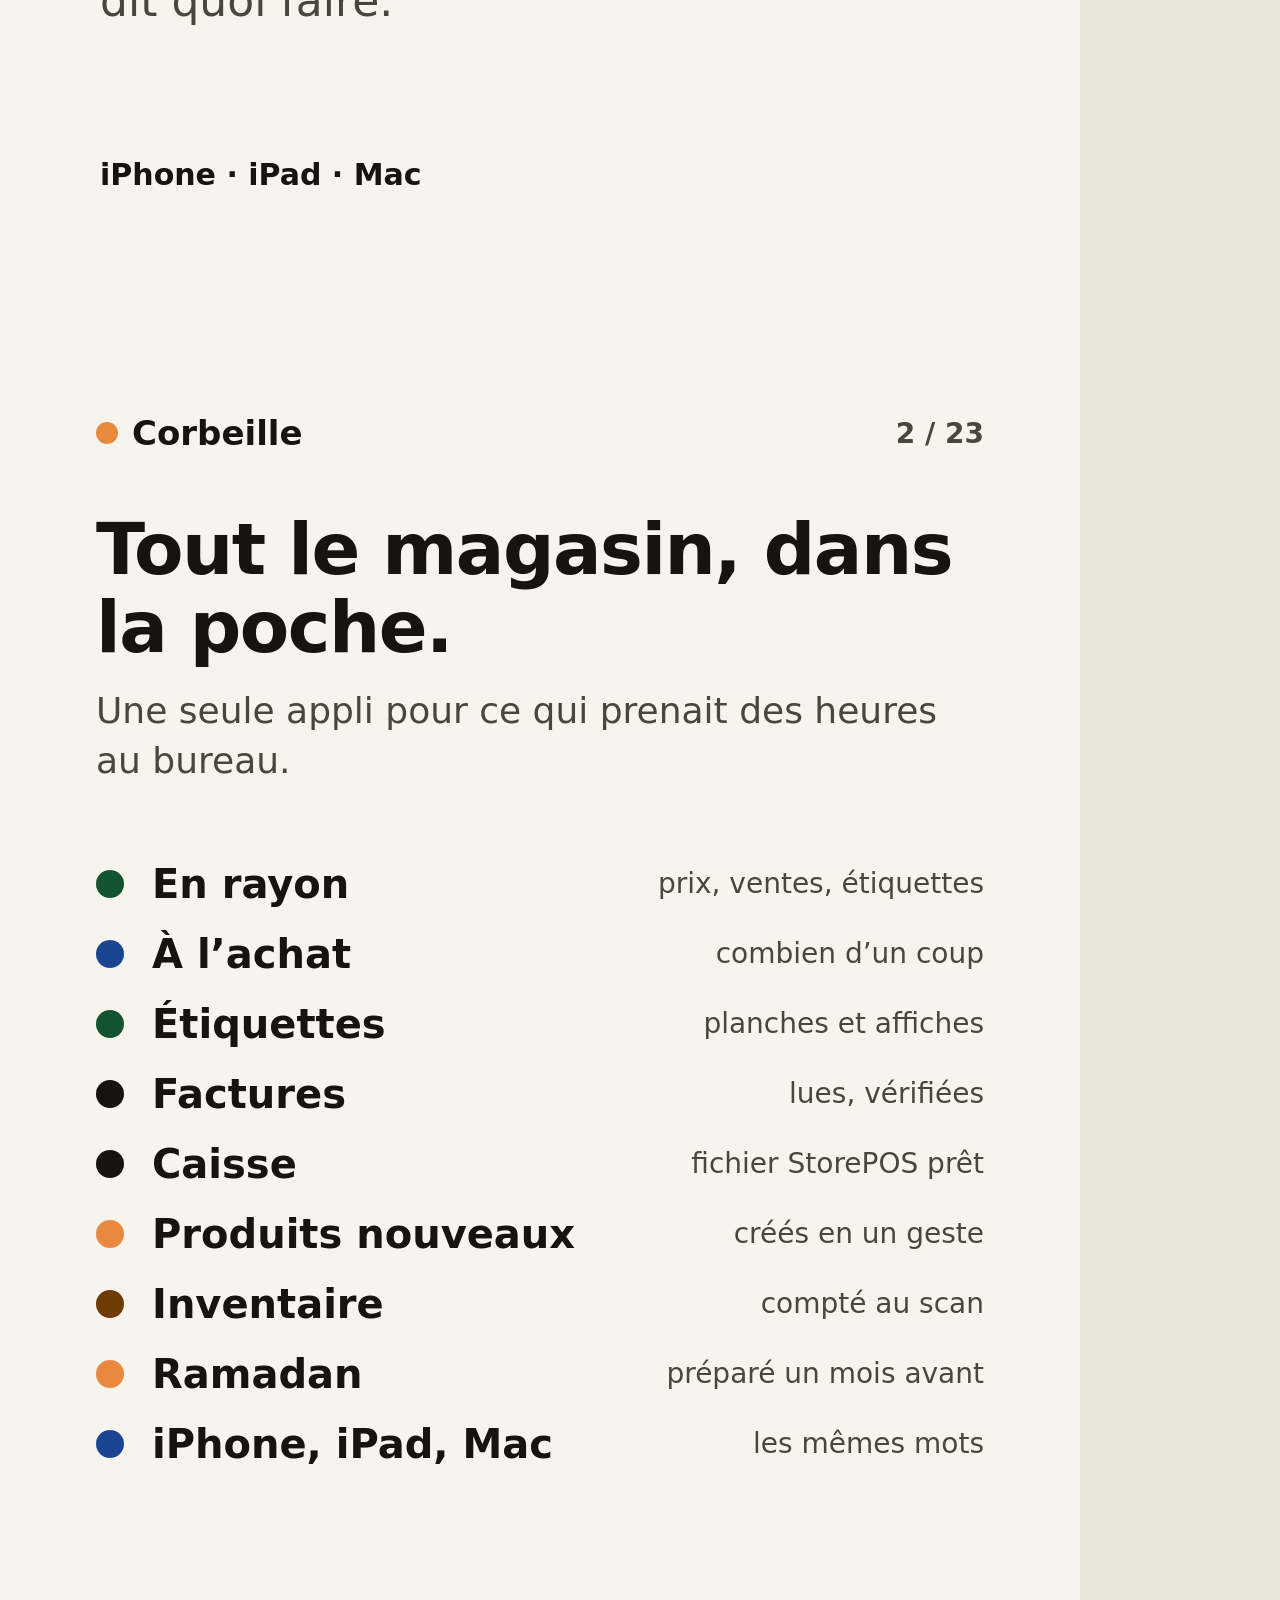
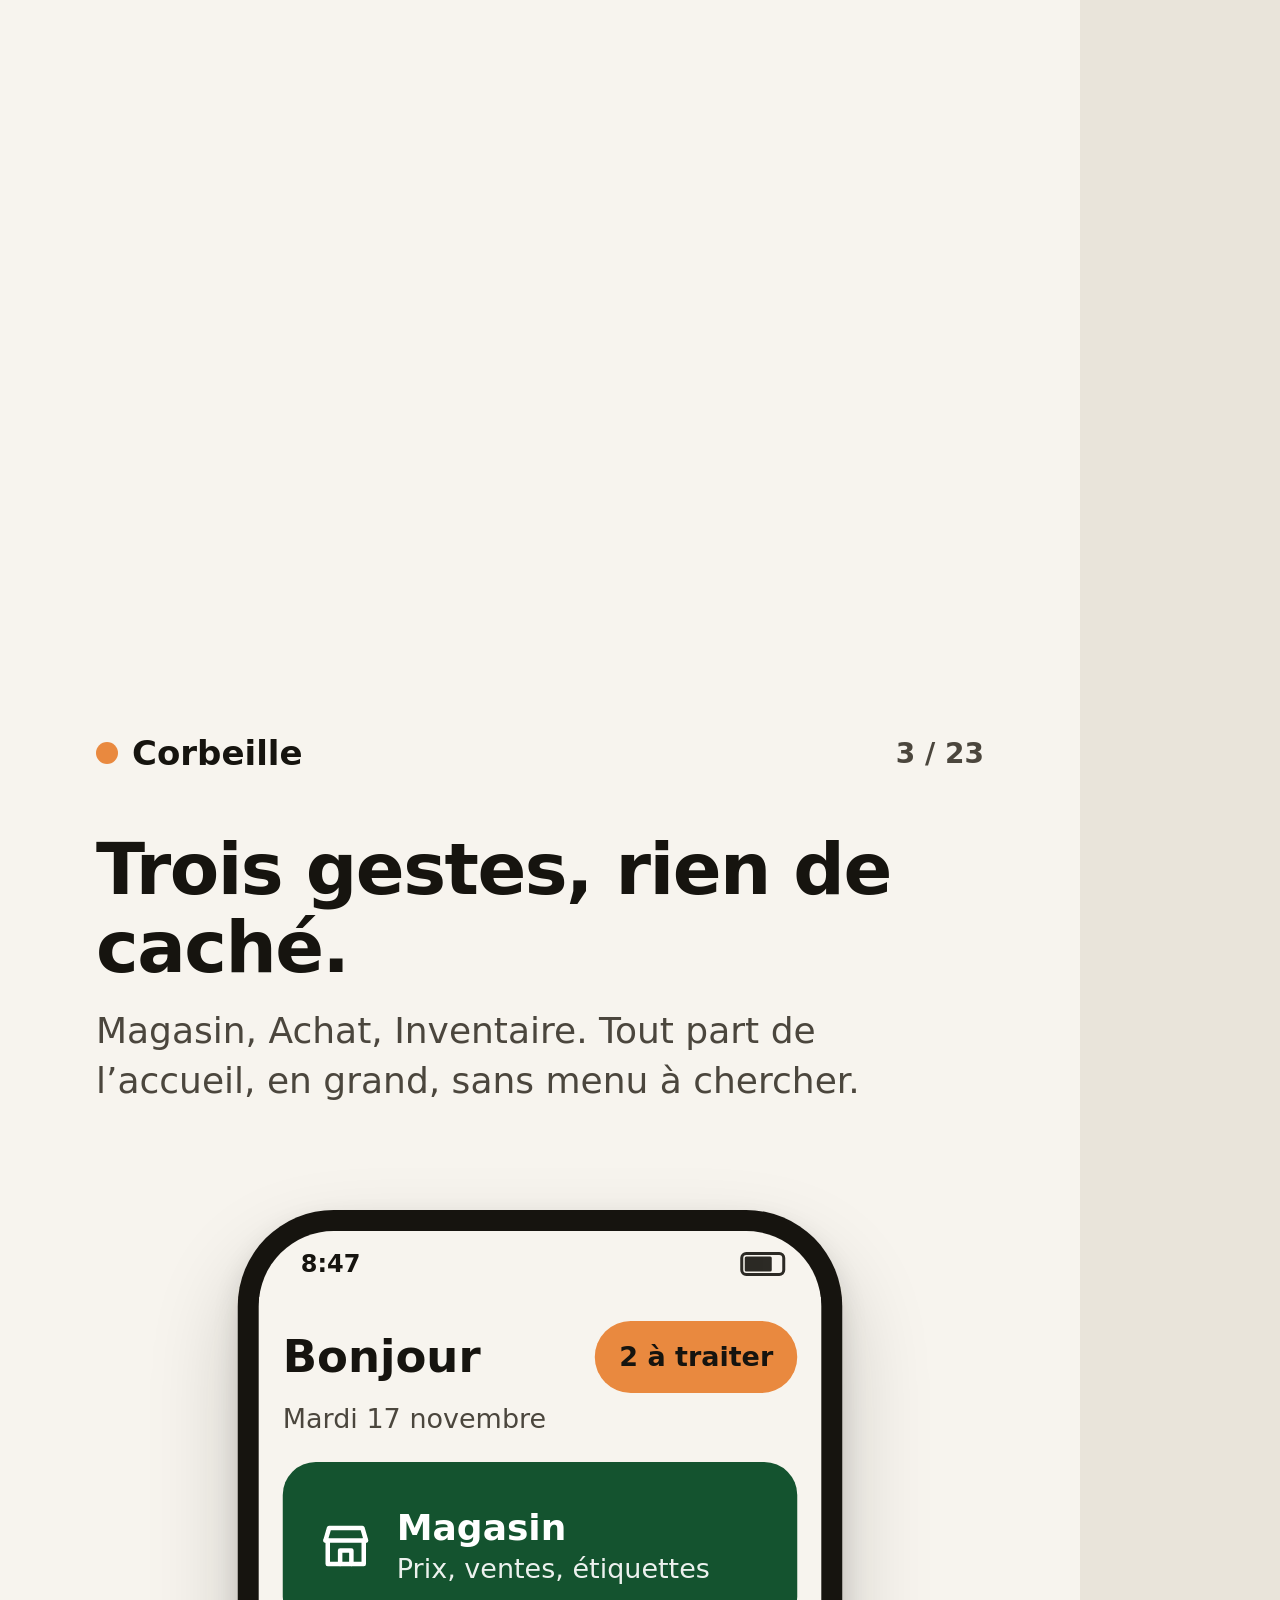
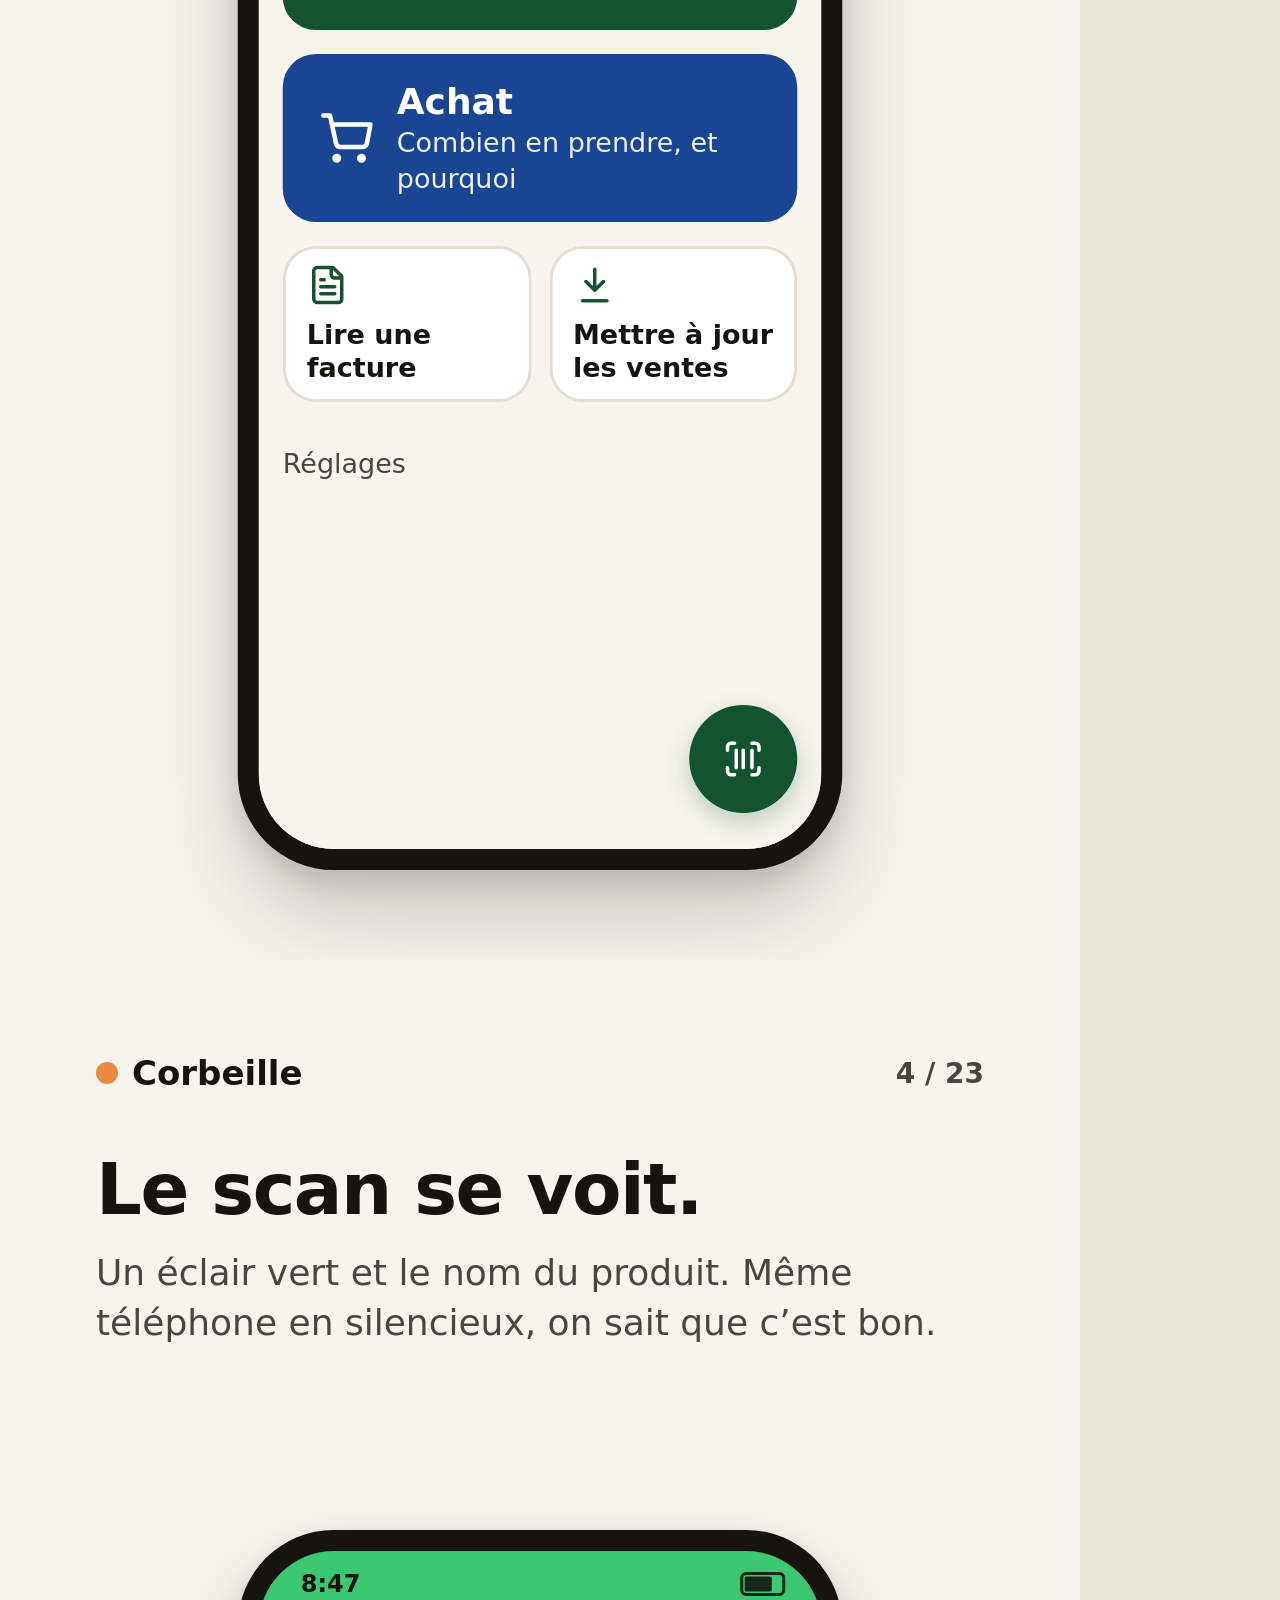
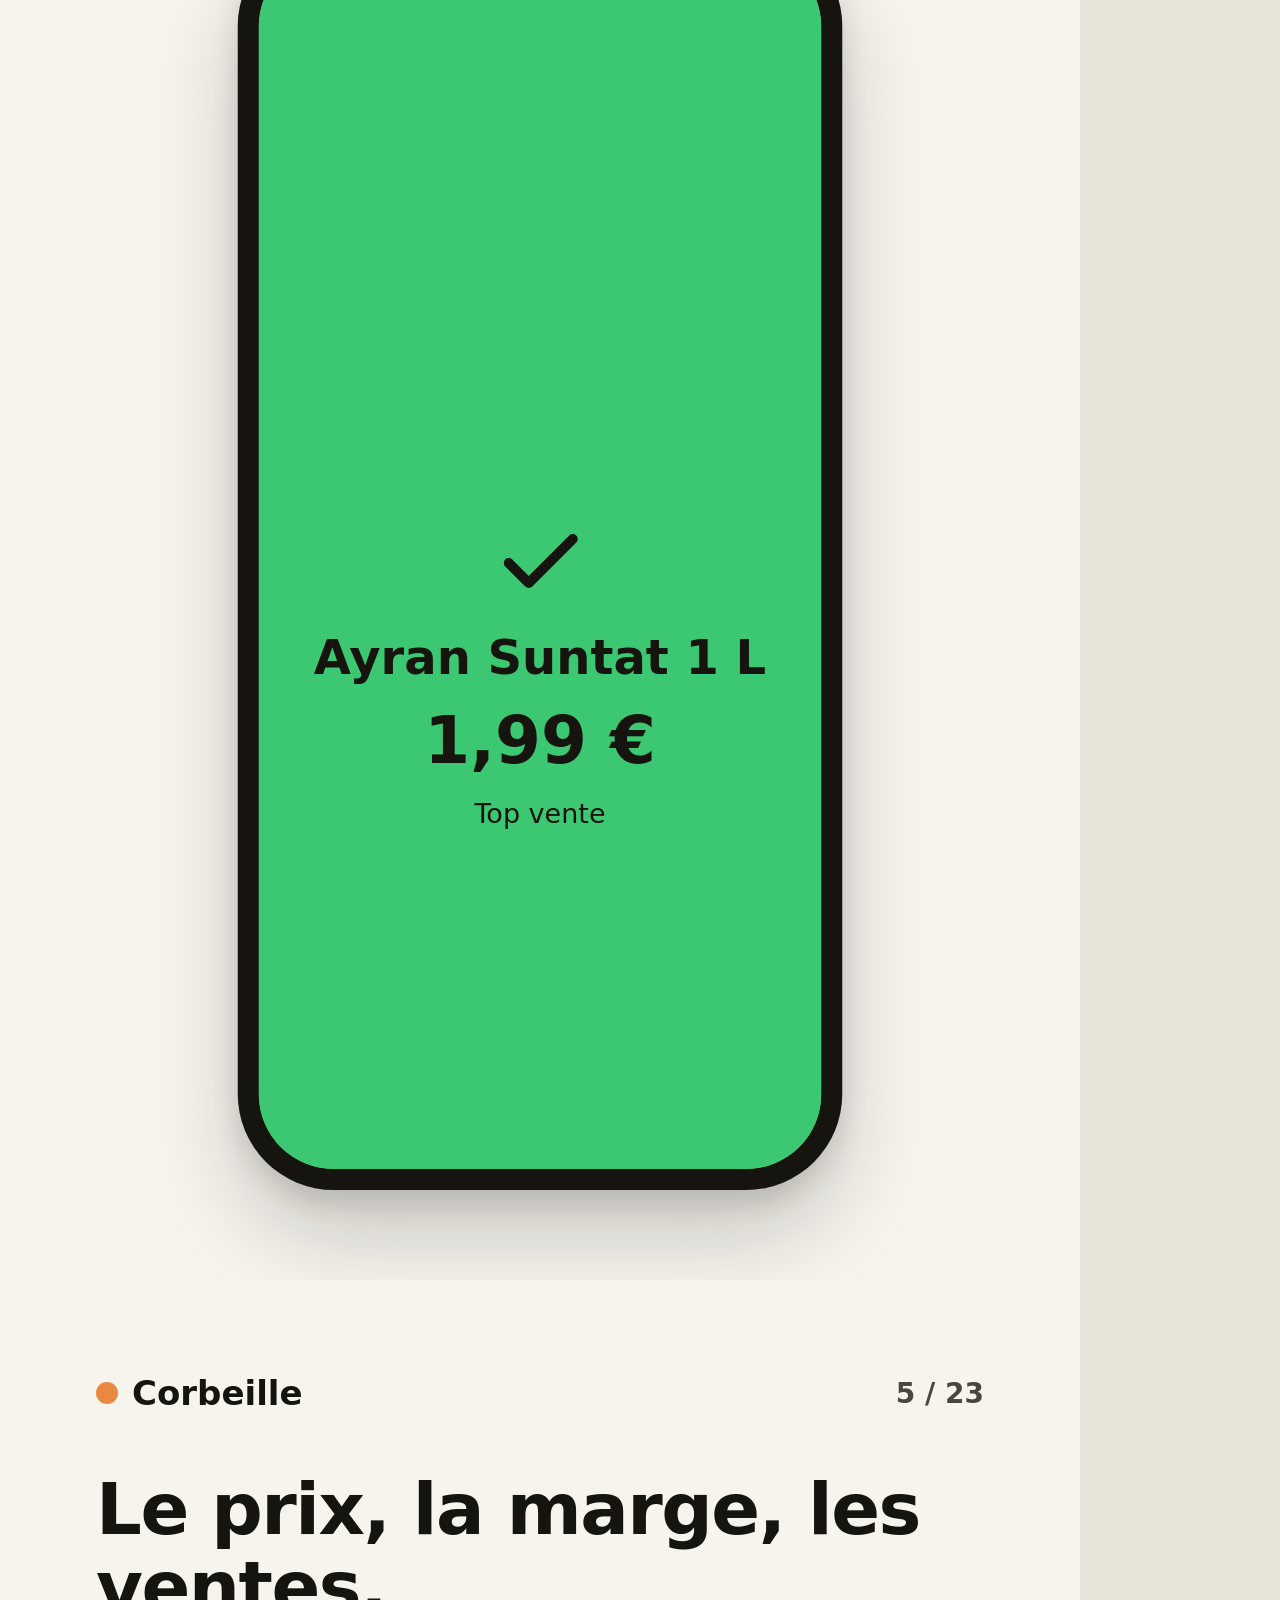
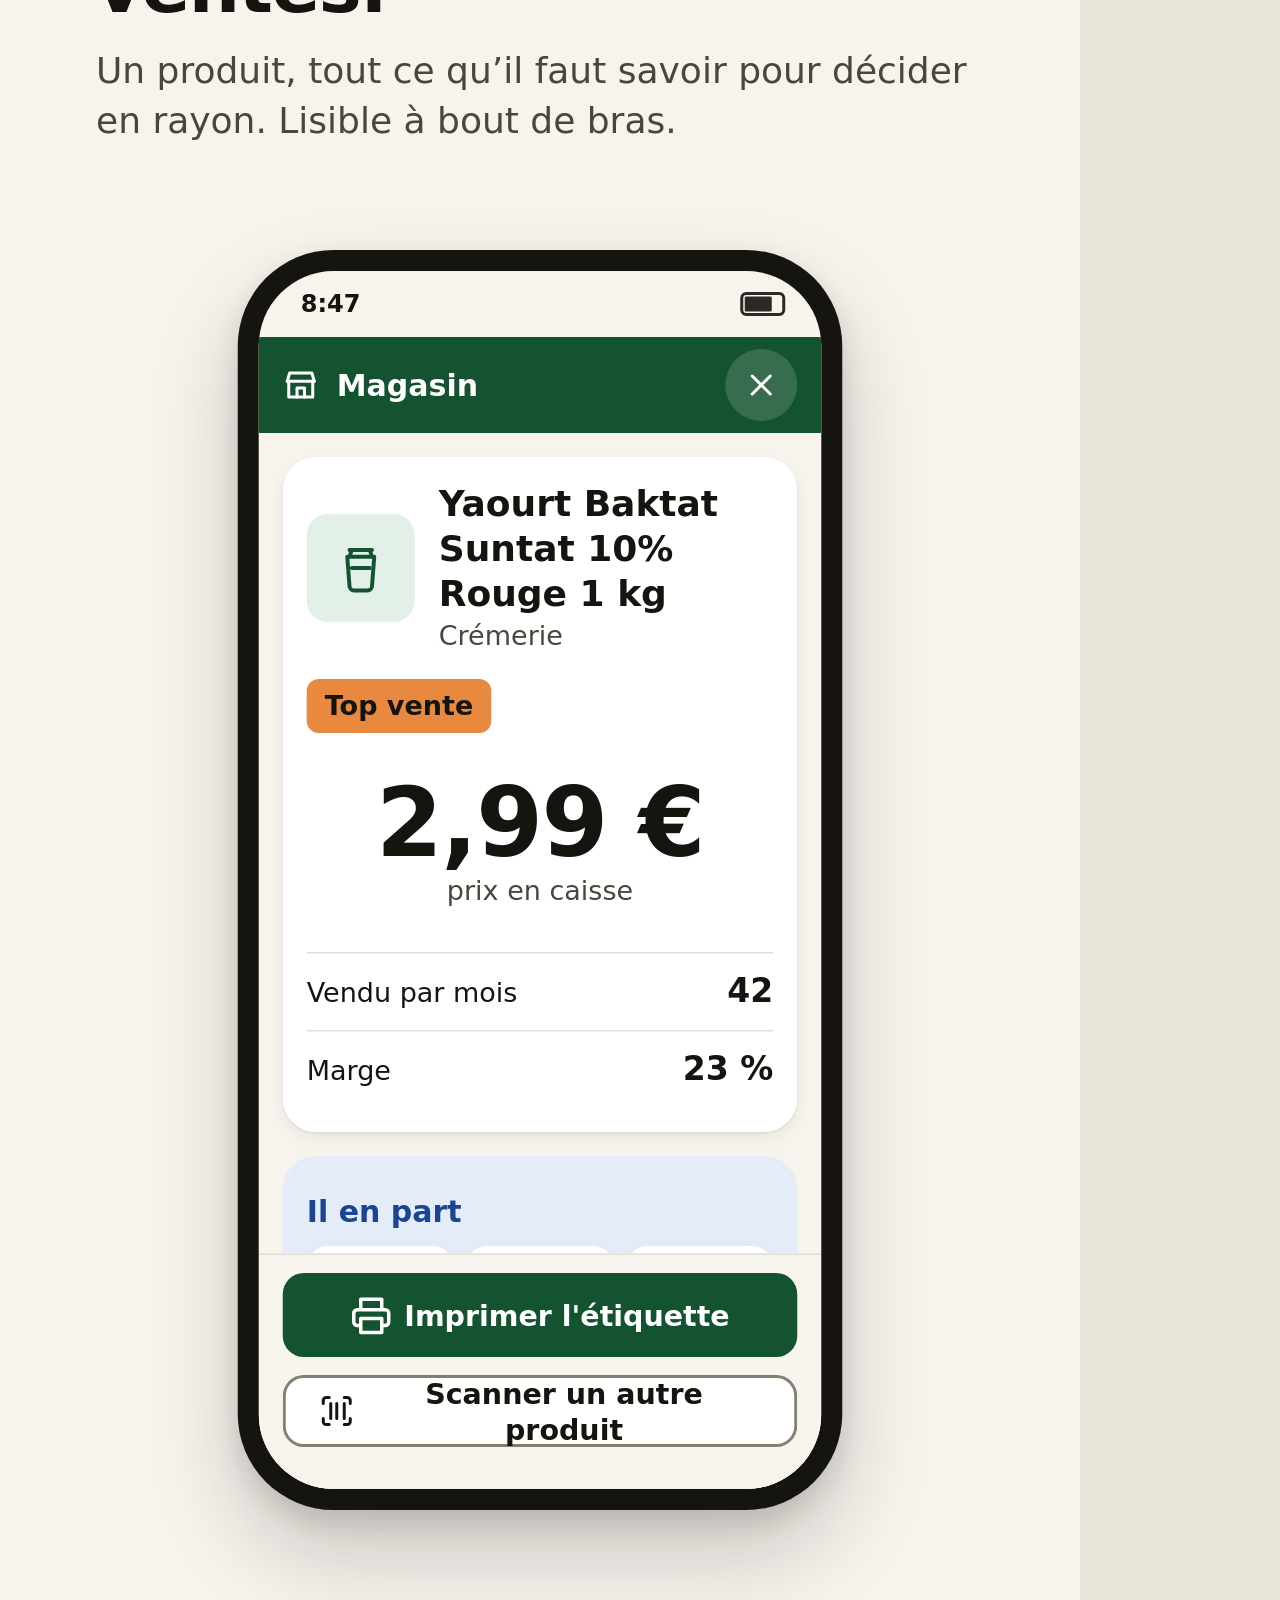
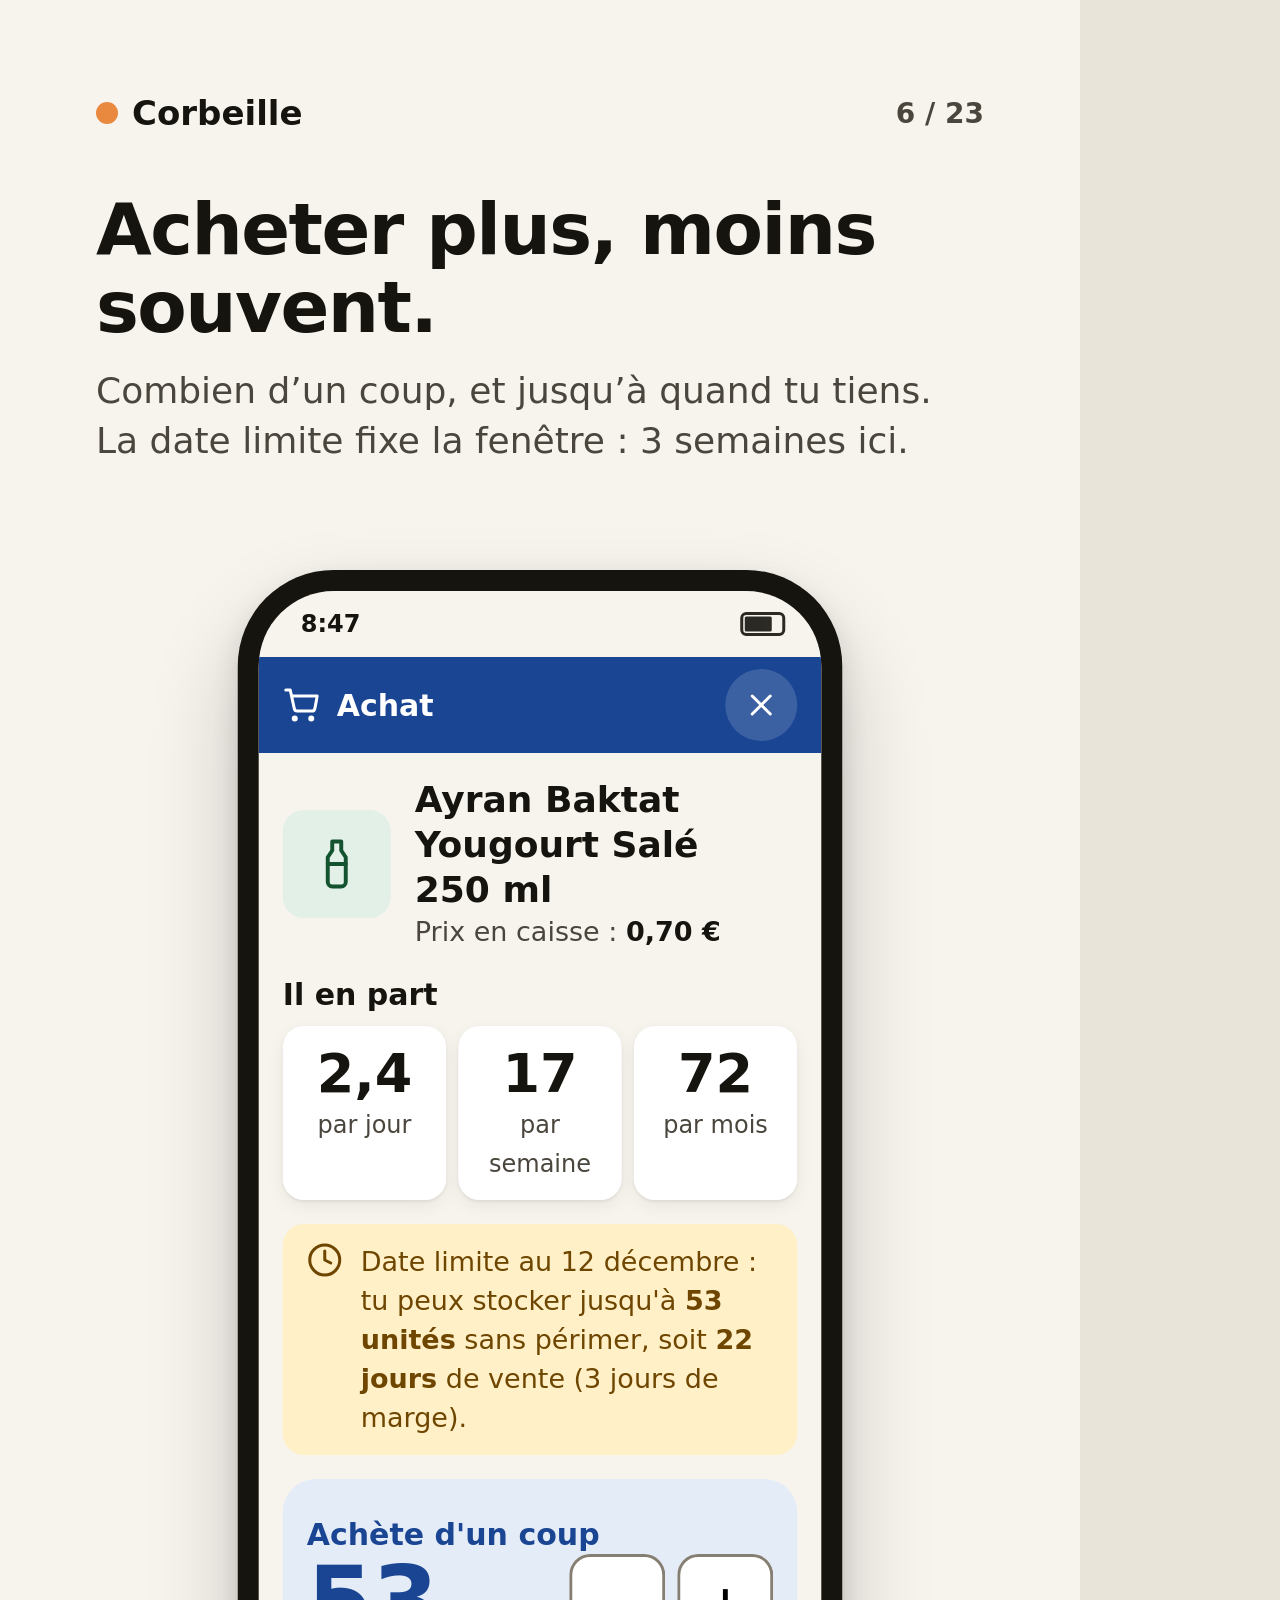
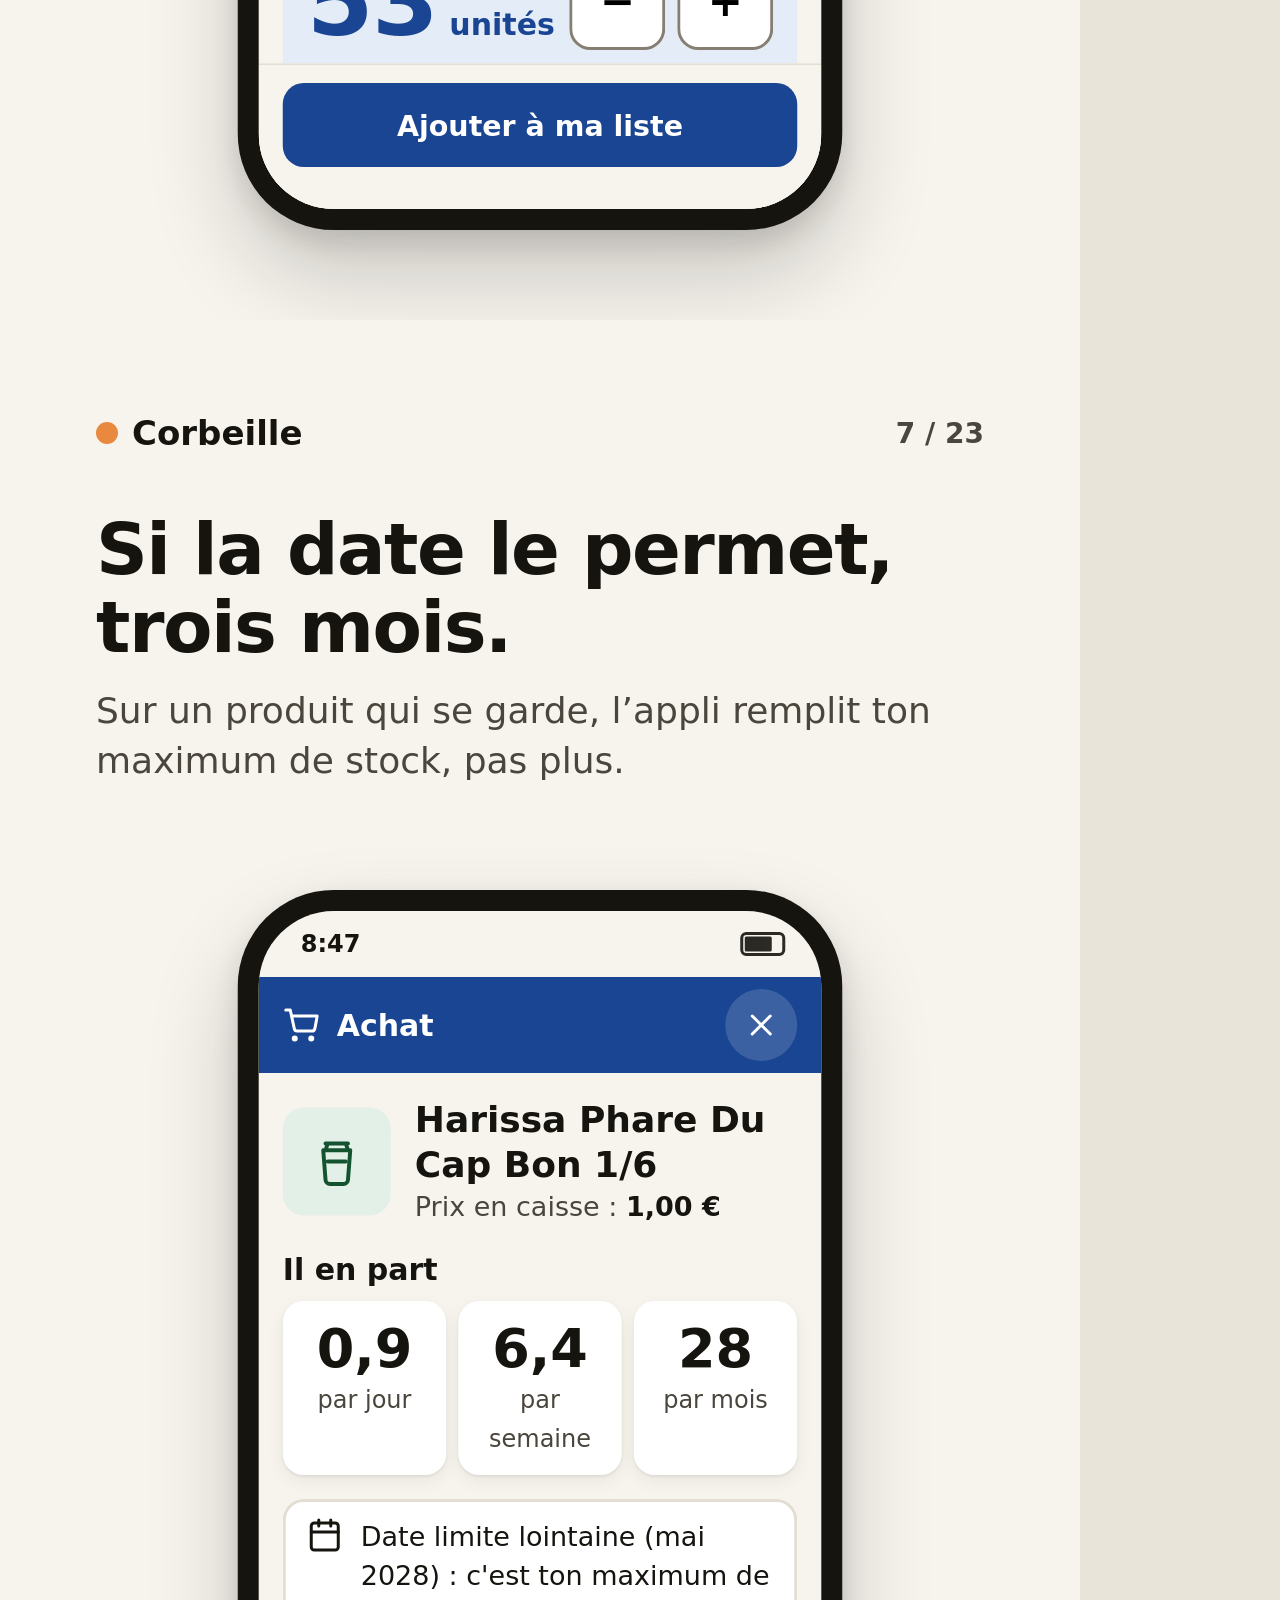
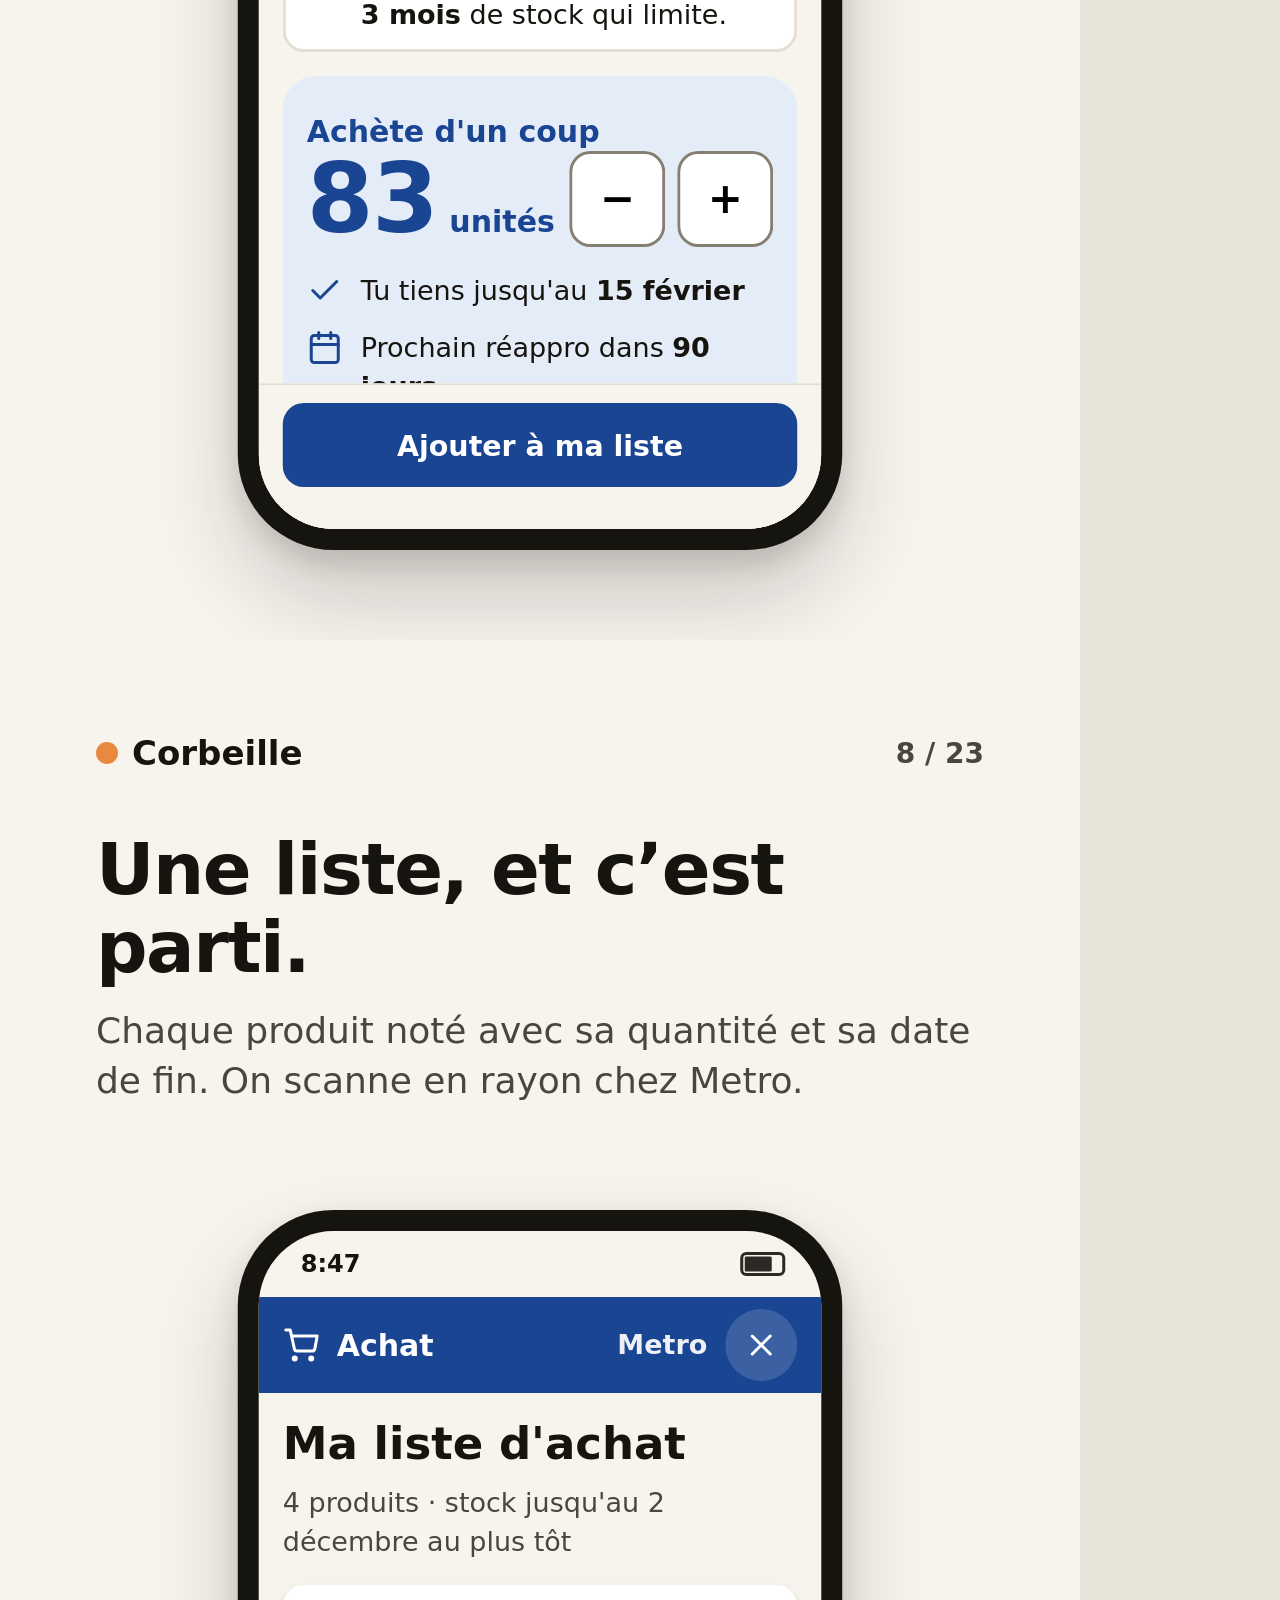
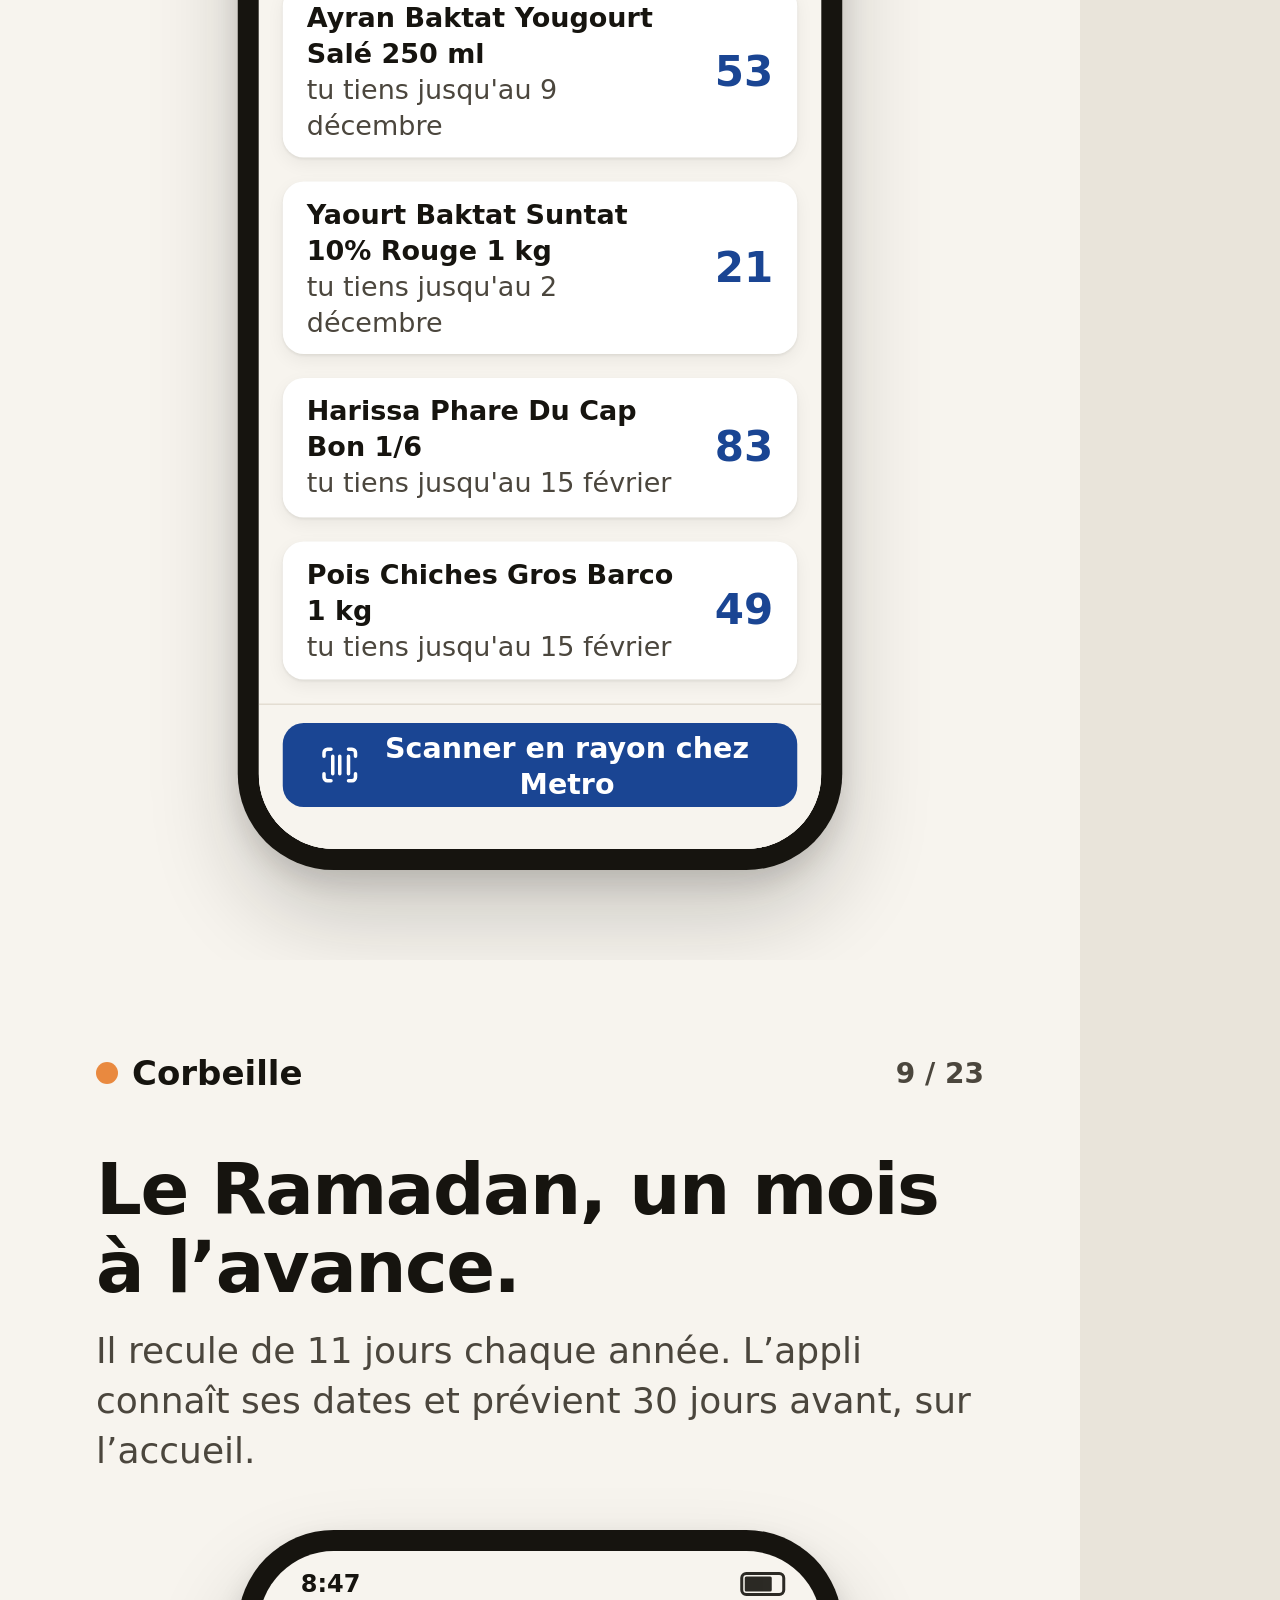
==== commit e4455164: "Mode Ramadan : feuille de route (lot 8), table des dates 2014-2030, deux pages dans le teaser Co-Aut" ====
--- a/v2/teaser/index.html
+++ b/v2/teaser/index.html
@@ -9,7 +9,8 @@
 import { calculAchat, euros } from '../js/calcul.js';
 import { META, AYRAN_1L, YAOURT_1KG, AYRAN_25 } from './donnees-exemple.js';
 import { HARISSA, POIS_CHICHES, HUILE_5L, PRINCE, COCA_15, OIGNON_5KG } from './donnees-exemple.js';
-import { blocStock, ecranAchatStock, calculStock, ecranListe, ecranEtiquettes, planche, affiche, ecranFacture, ecranEnvoiCaisse, ecranInconnu, ecranPin, ecranInventaire, ecranMac } from './maquettes.js';
+import { blocStock, ecranAchatStock, calculStock, ecranListe, ecranEtiquettes, planche, affiche, ecranFacture, ecranEnvoiCaisse, ecranInconnu, ecranPin, ecranInventaire, ecranMac, tuileRamadan, ecranRamadan } from './maquettes.js';
+const RAM = (await (await fetch('../donnees/ramadan.json')).json()).ramadans;
 const R = { semaines: 1, seuilTop: 365 };
 const AUJ = new Date('2026-11-17T09:00:00');
 const COURT = { jours: 365, dluo: new Date('2026-12-12T09:00:00'), marge: 3, horizonMax: 90, aujourdHui: AUJ };
@@ -26,7 +27,7 @@
   <div class="couv__pied">iPhone · iPad · Mac</div></section>`);
 
 page('Tout le magasin, dans la poche.', 'Une seule appli pour ce qui prenait des heures au bureau.', `<div class="sommaire">
-  ${[['var(--corbeille)', 'En rayon', 'prix, ventes, étiquettes'], ['var(--achat)', 'À l’achat', 'combien d’un coup'], ['var(--corbeille)', 'Étiquettes', 'planches et affiches'], ['var(--encre)', 'Factures', 'lues, vérifiées'], ['var(--encre)', 'Caisse', 'fichier StorePOS prêt'], ['var(--abricot)', 'Produits nouveaux', 'créés en un geste'], ['var(--inventaire)', 'Inventaire', 'compté au scan'], ['var(--achat)', 'iPhone, iPad, Mac', 'les mêmes mots']].map(([c, t, s]) => `<div><i style="background:${c}"></i>${t}<span>${s}</span></div>`).join('')}</div>`);
+  ${[['var(--corbeille)', 'En rayon', 'prix, ventes, étiquettes'], ['var(--achat)', 'À l’achat', 'combien d’un coup'], ['var(--corbeille)', 'Étiquettes', 'planches et affiches'], ['var(--encre)', 'Factures', 'lues, vérifiées'], ['var(--encre)', 'Caisse', 'fichier StorePOS prêt'], ['var(--abricot)', 'Produits nouveaux', 'créés en un geste'], ['var(--inventaire)', 'Inventaire', 'compté au scan'], ['var(--abricot)', 'Ramadan', 'préparé un mois avant'], ['var(--achat)', 'iPhone, iPad, Mac', 'les mêmes mots']].map(([c, t, s]) => `<div><i style="background:${c}"></i>${t}<span>${s}</span></div>`).join('')}</div>`);
 
 page('Trois gestes, rien de caché.', 'Magasin, Achat, Inventaire. Tout part de l’accueil, en grand, sans menu à chercher.',
   tel(ecranAccueil({ bonjour: 'Bonjour', date: 'Mardi 17 novembre', aTraiter: 2 })));
@@ -41,6 +42,19 @@
 const sc = calculStock(AYRAN_25, COURT), sh = calculStock(HARISSA, LONG), sp = calculStock(POIS_CHICHES, LONG), sy = calculStock(YAOURT_1KG, { ...COURT, dluo: new Date('2026-12-05T09:00:00') });
 page('Une liste, et c’est parti.', 'Chaque produit noté avec sa quantité et sa date de fin. On scanne en rayon chez Metro.',
   tel(ecranListe([{ lib: AYRAN_25.lib, qte: sc.qte, jusqu: sc.jusqu }, { lib: YAOURT_1KG.lib, qte: sy.qte, jusqu: sy.jusqu }, { lib: HARISSA.lib, qte: sh.qte, jusqu: sh.jusqu }, { lib: POIS_CHICHES.lib, qte: sp.qte, jusqu: sp.jusqu }], sy.jusqu)));
+// ---- Mode Ramadan : le jour de la démo est J-30 du Ramadan 2027 (date de la table embarquée) ----
+const R27 = RAM.find(r => r.annee === 2027), D27 = new Date(R27.debut + 'T09:00:00'), AID27 = new Date(R27.aid + 'T09:00:00');
+const J30 = new Date(D27.getTime() - 30 * 864e5), JOURS = Math.round((D27 - J30) / 864e5);
+const dateJ30 = J30.toLocaleDateString('fr-FR', { weekday: 'long', day: 'numeric', month: 'long' }).replace(/^./, c => c.toUpperCase());
+page('Le Ramadan, un mois à l’avance.', 'Il recule de 11 jours chaque année. L’appli connaît ses dates et prévient 30 jours avant, sur l’accueil.',
+  tel(ecranAccueil({ bonjour: 'Bonjour', date: dateJ30, aTraiter: 1 }).replace('<div class="duo">', tuileRamadan(JOURS, D27) + '<div class="duo">')));
+const PHARES = [
+  { lib: 'DATTES RAVIERS 500G', prix: 1.99, an: 150, tendance: 10, prevois: 165, garde: 'un an' },
+  { lib: '1L LAIT FERMENTE LABEN', prix: 2.20, an: 310, tendance: 6, prevois: 330, garde: '15 jours', maintenant: 110, enPlusieurs: 2 },
+  { lib: '10 FEUILLES DE BRICK J-C', prix: 1.00, an: 180, tendance: 5, prevois: 190, garde: 'deux mois' },
+  { lib: 'CHORBA IDEAL 110G', prix: 1.90, an: 48, tendance: 15, prevois: 55, garde: 'un an' }
+];
+pages.push((n, t) => `<section class="page"><div class="marque"><i></i>Corbeille</div><div class="num">${n} / ${t}</div><div class="entete"><h1 class="titre">Ramadan contre Ramadan.</h1><p class="phrase">L’an dernier, la tendance du moment, la date limite : une quantité par produit, prête pour la liste.</p></div>${tel(ecranRamadan({ jours: JOURS, debut: D27, aid: AID27, produits: PHARES }))}<div class="ram-exemple">Vrais produits et vrais prix de la caisse. Quantités d’exemple.</div></section>`);
 const ETQ = [{ ...POIS_CHICHES }, { ...HUILE_5L }, { ...PRINCE, top: true }, { ...COCA_15, top: true }, { ...AYRAN_1L, top: true }, { ...YAOURT_1KG, top: true }];
 page('L’étiquette, en vrai.', 'Nom en très gros, prix, prix au kilo, code-barres. On la voit à sa taille avant d’imprimer.',
   tel(ecranEtiquettes([ETQ[0], ETQ[1], ETQ[2], ETQ[4]])));
--- a/v2/css/composants.css
+++ b/v2/css/composants.css
@@ -126,3 +126,29 @@
 .achat__reglage{margin-left:auto;display:flex;gap:var(--espace-2);align-self:center}
 .achat__reglage .btn--geste{background:var(--carte)}
 [hidden]{display:none!important}
+/* scan en continu (étiquettes) */
+.scan-continu{position:absolute;left:0;right:0;bottom:0;z-index:2;background:var(--carte);border-radius:var(--rayon-l) var(--rayon-l) 0 0;padding:var(--espace-3) var(--espace-4) calc(var(--espace-4) + env(safe-area-inset-bottom));display:grid;gap:var(--espace-3);box-shadow:var(--ombre-feuille)}
+.scan-continu__liste{max-height:132px;overflow-y:auto;display:grid;gap:4px}
+.scan-continu__ligne{font:600 18px/24px var(--font-texte);color:var(--succes)}
+.scan-continu__ligne--ko{color:var(--erreur)}
+.scan-plein:has(.scan-continu) .scan-outils{bottom:calc(240px + env(safe-area-inset-bottom))}
+@font-face{font-family:'InterE';font-weight:900;src:url(../fonts/InterE-900.woff) format('woff')}
+@font-face{font-family:'InterE';font-weight:700;src:url(../fonts/InterE-700.woff) format('woff')}
+/* étiquettes */
+.apercu-etiq{width:100%;height:auto;display:block;border-radius:6px;box-shadow:var(--ombre-carte);background:#fff}
+.recherche-res{display:grid;gap:var(--espace-2)}
+.ligne--tap{cursor:pointer}
+.feuille-saisie--dedans{position:static;box-shadow:none;padding:0;border-radius:0}
+
+/* Lot 2c : écran facture */
+.fac-ligne{display:grid;gap:var(--espace-3)}
+.fac-t{font:600 18px/26px var(--font-texte);word-break:break-word}
+.fac-prod{font:600 18px/26px var(--font-texte);color:var(--corbeille)}
+.fac-grille{display:grid;grid-template-columns:1fr 1fr;gap:var(--espace-3)}
+.fac-cell{background:var(--papier);border-radius:var(--rayon-m);padding:var(--espace-3);display:grid;gap:var(--espace-1);align-content:start;min-width:0}
+.fac-l{font:600 18px/22px var(--font-texte);color:var(--encre-2)}
+.fac-v{font:700 22px/28px var(--font-titre)}
+.fac-s{font:600 18px/22px var(--font-texte);color:var(--encre-2)}
+.fac-champ{min-height:var(--cible-min);font-size:22px;padding:0 var(--espace-3)}
+.fac-btn{min-height:var(--cible-min);margin-top:var(--espace-1)}
+.duo>:last-child:nth-child(odd){grid-column:1/-1}
--- a/v2/teaser/teaser.css
+++ b/v2/teaser/teaser.css
@@ -104,3 +104,21 @@
 .sommaire i{width:28px;height:28px;border-radius:50%;flex:none}
 .sommaire span{font:400 28px/36px var(--font-texte);color:var(--encre-2);margin-left:auto;text-align:right}
 .bientot{display:inline-block;margin-left:16px;vertical-align:middle;font:700 24px/1 var(--font-texte);background:var(--abricot);color:var(--encre);padding:10px 18px;border-radius:999px;letter-spacing:0}
+/* Mode Ramadan */
+.tuile--ramadan{background:var(--abricot);color:var(--encre)}
+.tuile--ramadan .cb-ico{color:var(--encre)}
+.ram-alerte{display:flex;align-items:center;gap:var(--espace-4);background:var(--encre);color:#fff;border-radius:var(--rayon-l);padding:var(--espace-4)}
+.ram-alerte b{display:block;font:700 24px/28px var(--font-titre)}
+.ram-alerte span{display:block;font:400 18px/24px var(--font-texte);color:#FFFFFFCC}
+.ram-lune{width:40px;height:40px;color:var(--abricot);flex:none}
+.ram-ligne{display:grid;gap:4px;padding:12px var(--espace-4)}
+.ram-haut{display:flex;justify-content:space-between;gap:var(--espace-3);align-items:baseline}
+.ram-nom{font:600 18px/22px var(--font-texte)}
+.ram-prix{font:700 18px/22px var(--font-titre);white-space:nowrap}
+.ram-phrase{font:400 18px/24px var(--font-texte)}
+.ram-phrase b{font:700 22px/24px var(--font-titre)}
+.ram-y{color:var(--achat)}
+.ram-detail{font:400 18px/22px var(--font-texte);color:var(--encre-2)}
+.ram-dluo{display:flex;gap:8px;align-items:center;background:var(--alerte-fond);color:var(--alerte);border-radius:var(--rayon-s);padding:6px 10px;font:600 18px/22px var(--font-texte)}
+.ram-dluo .cb-ico{width:22px;height:22px;flex:none}
+.ram-exemple{position:absolute;left:96px;right:96px;bottom:40px;font:400 24px/30px var(--font-texte);color:var(--encre-2);text-align:center}
